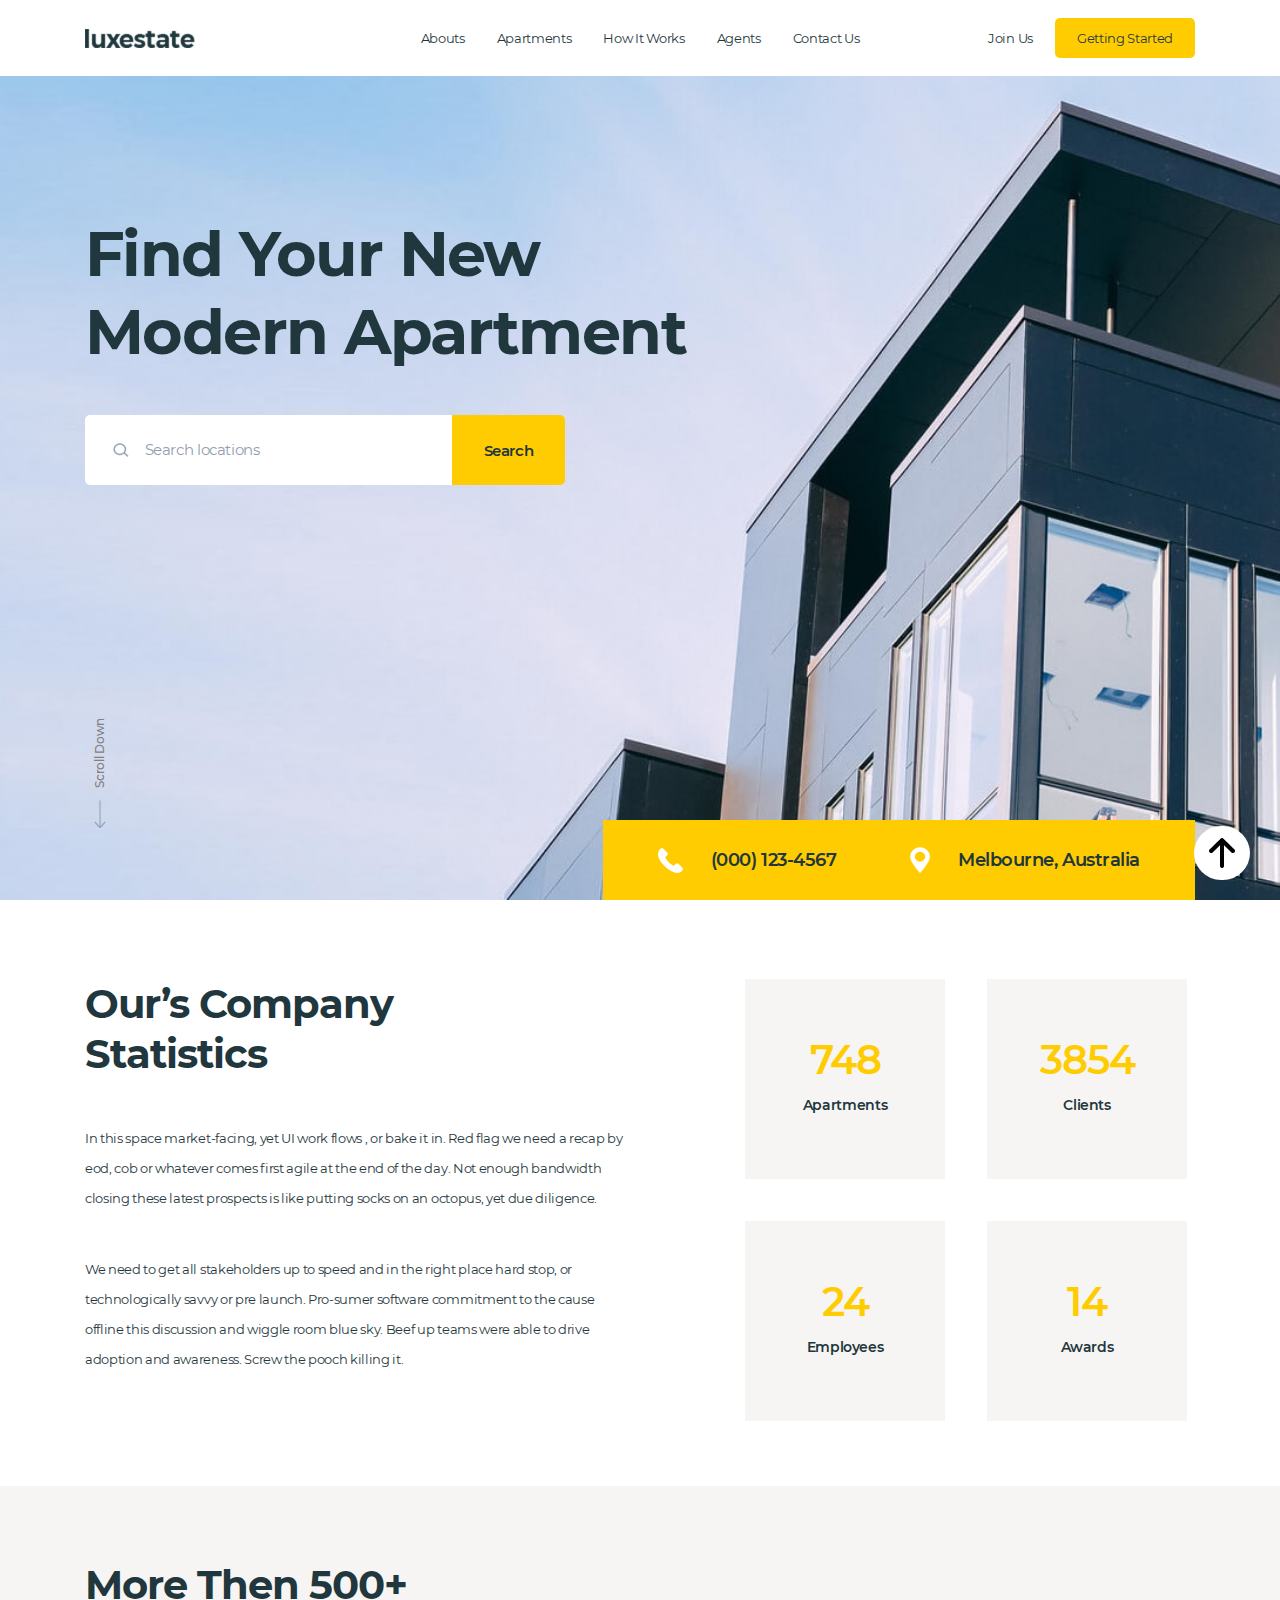
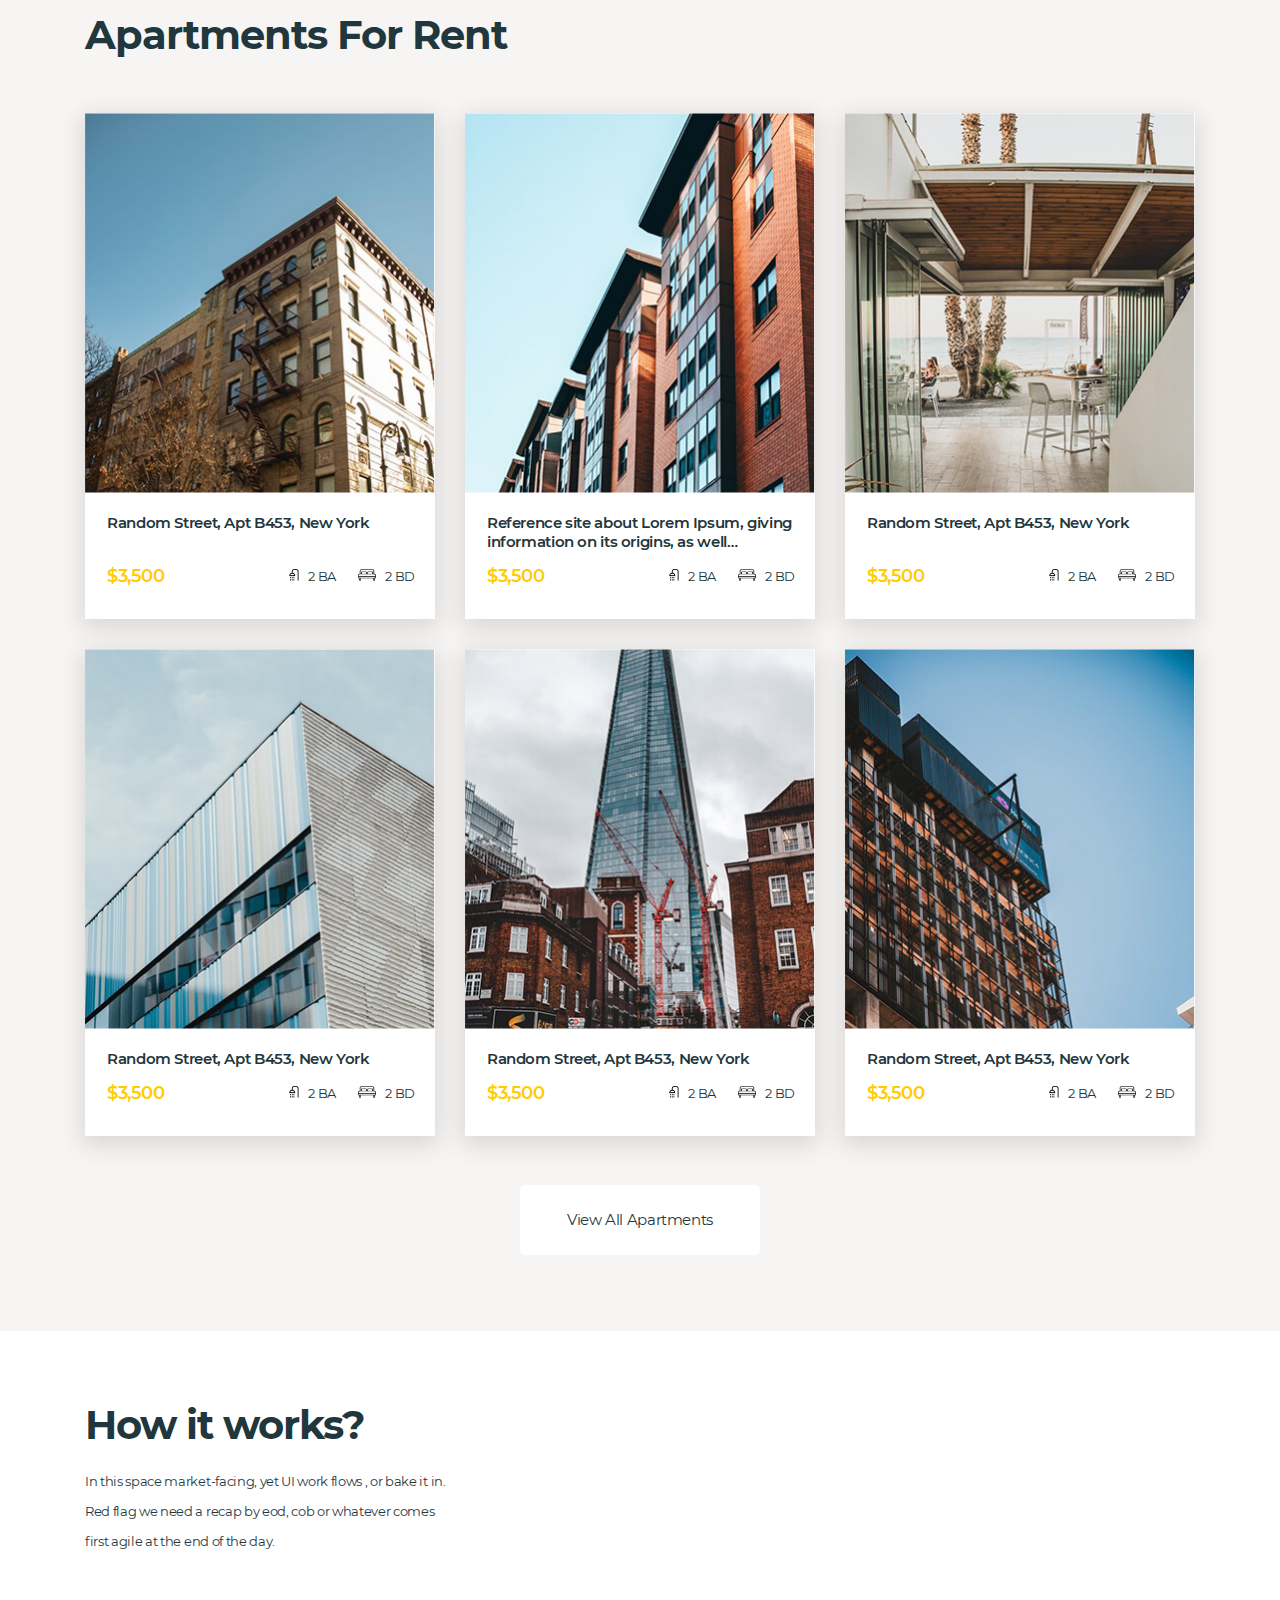
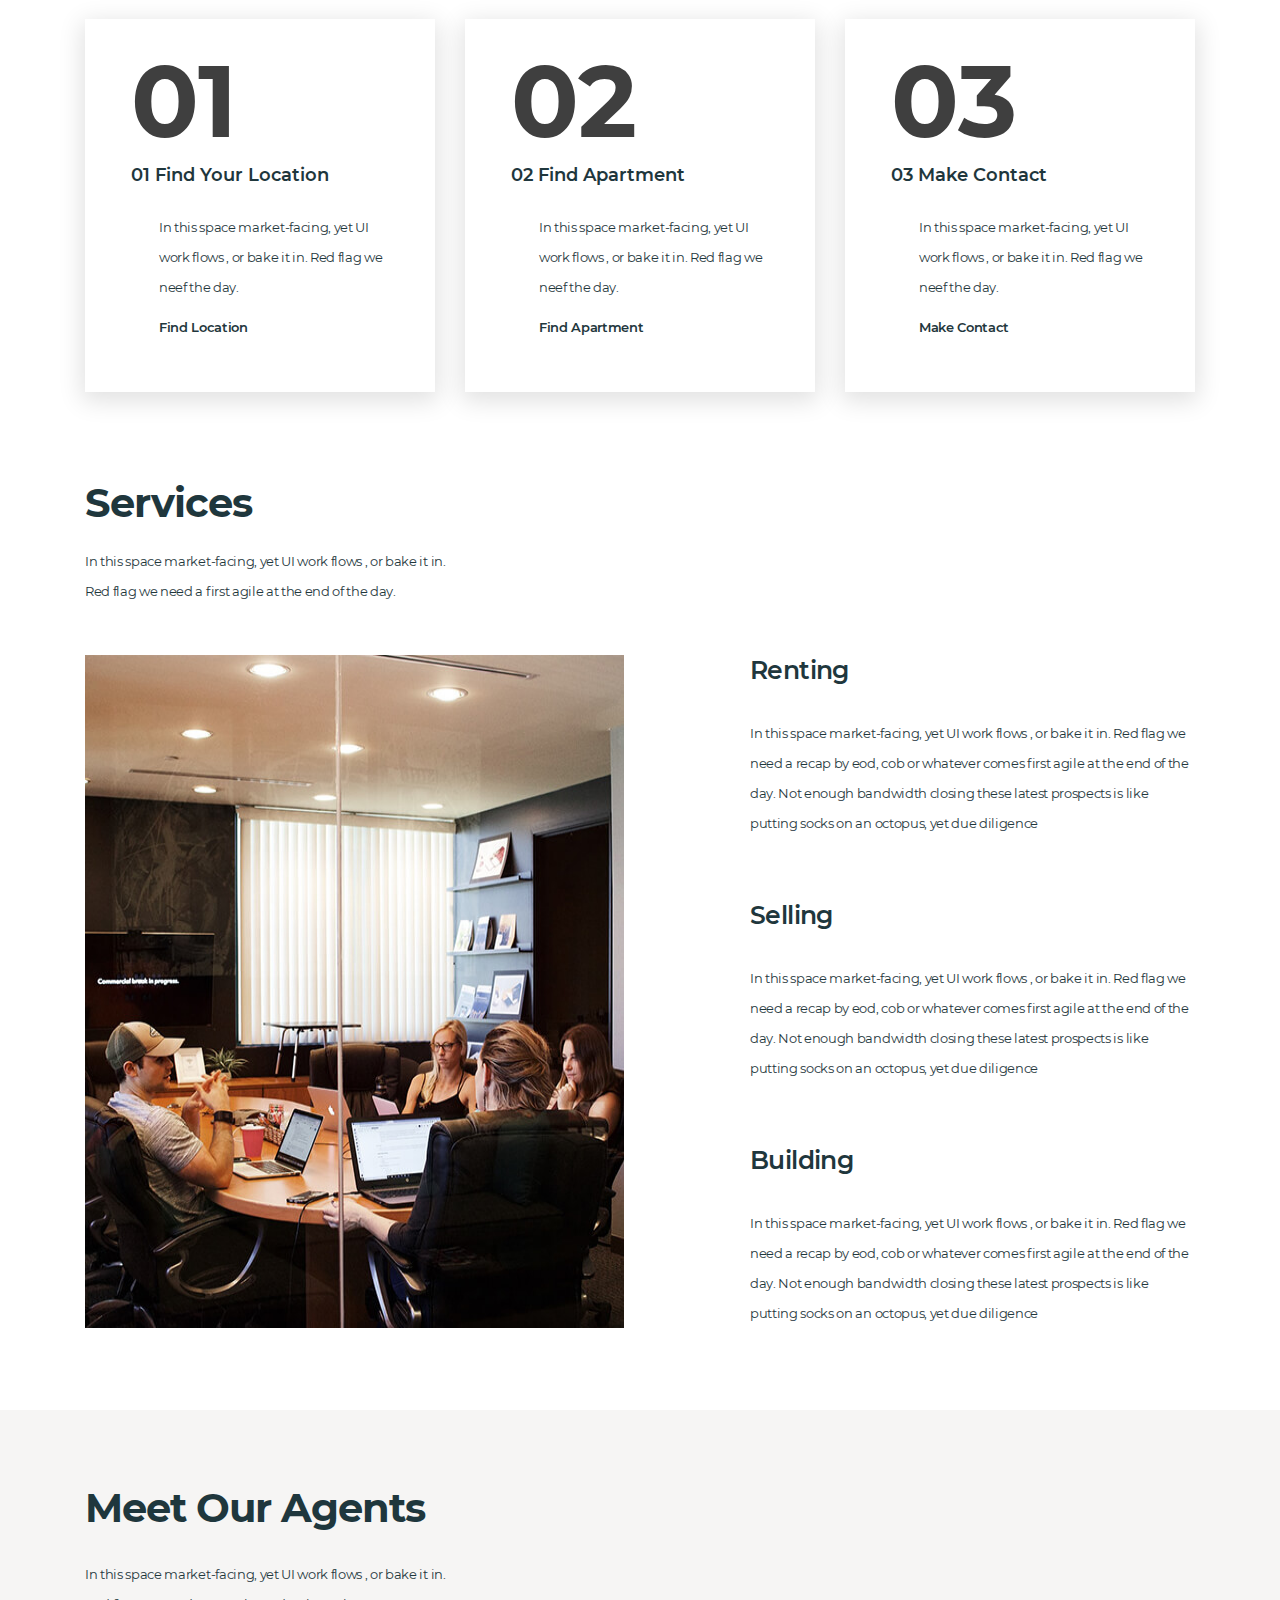
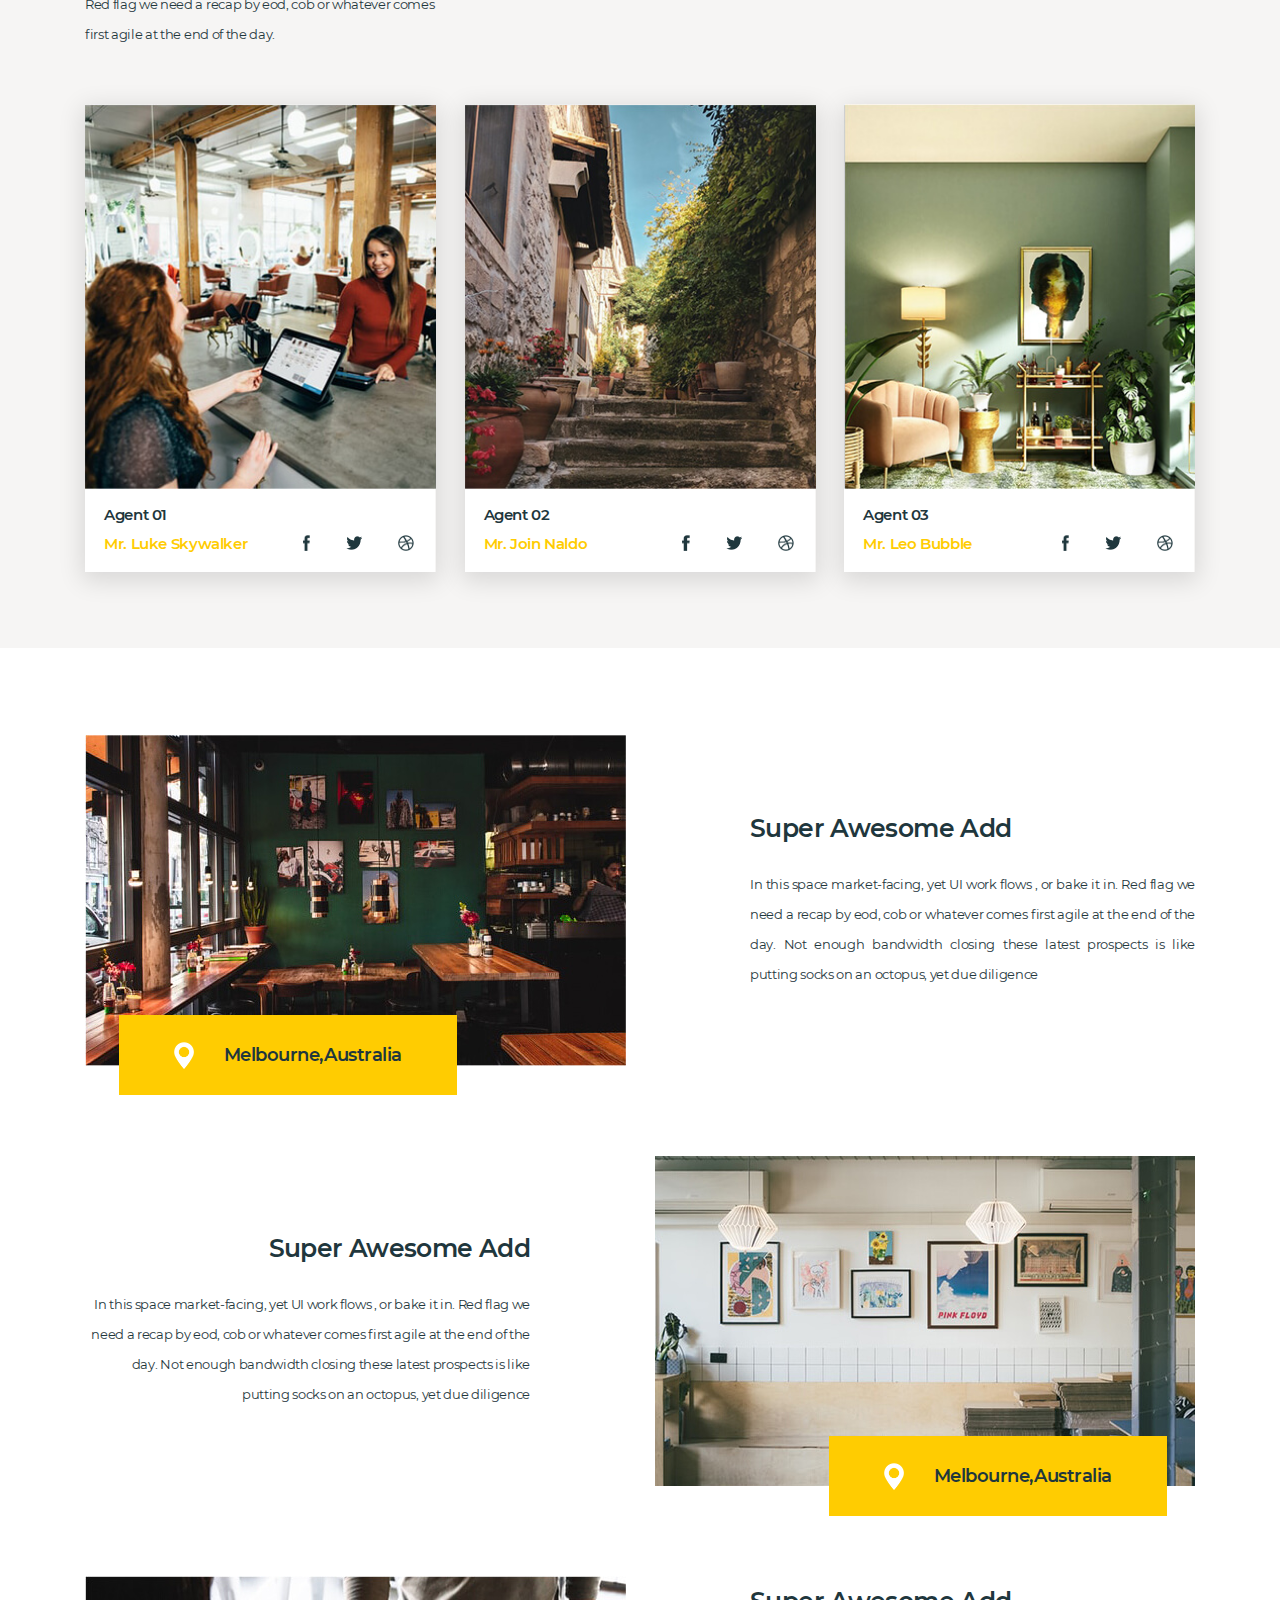
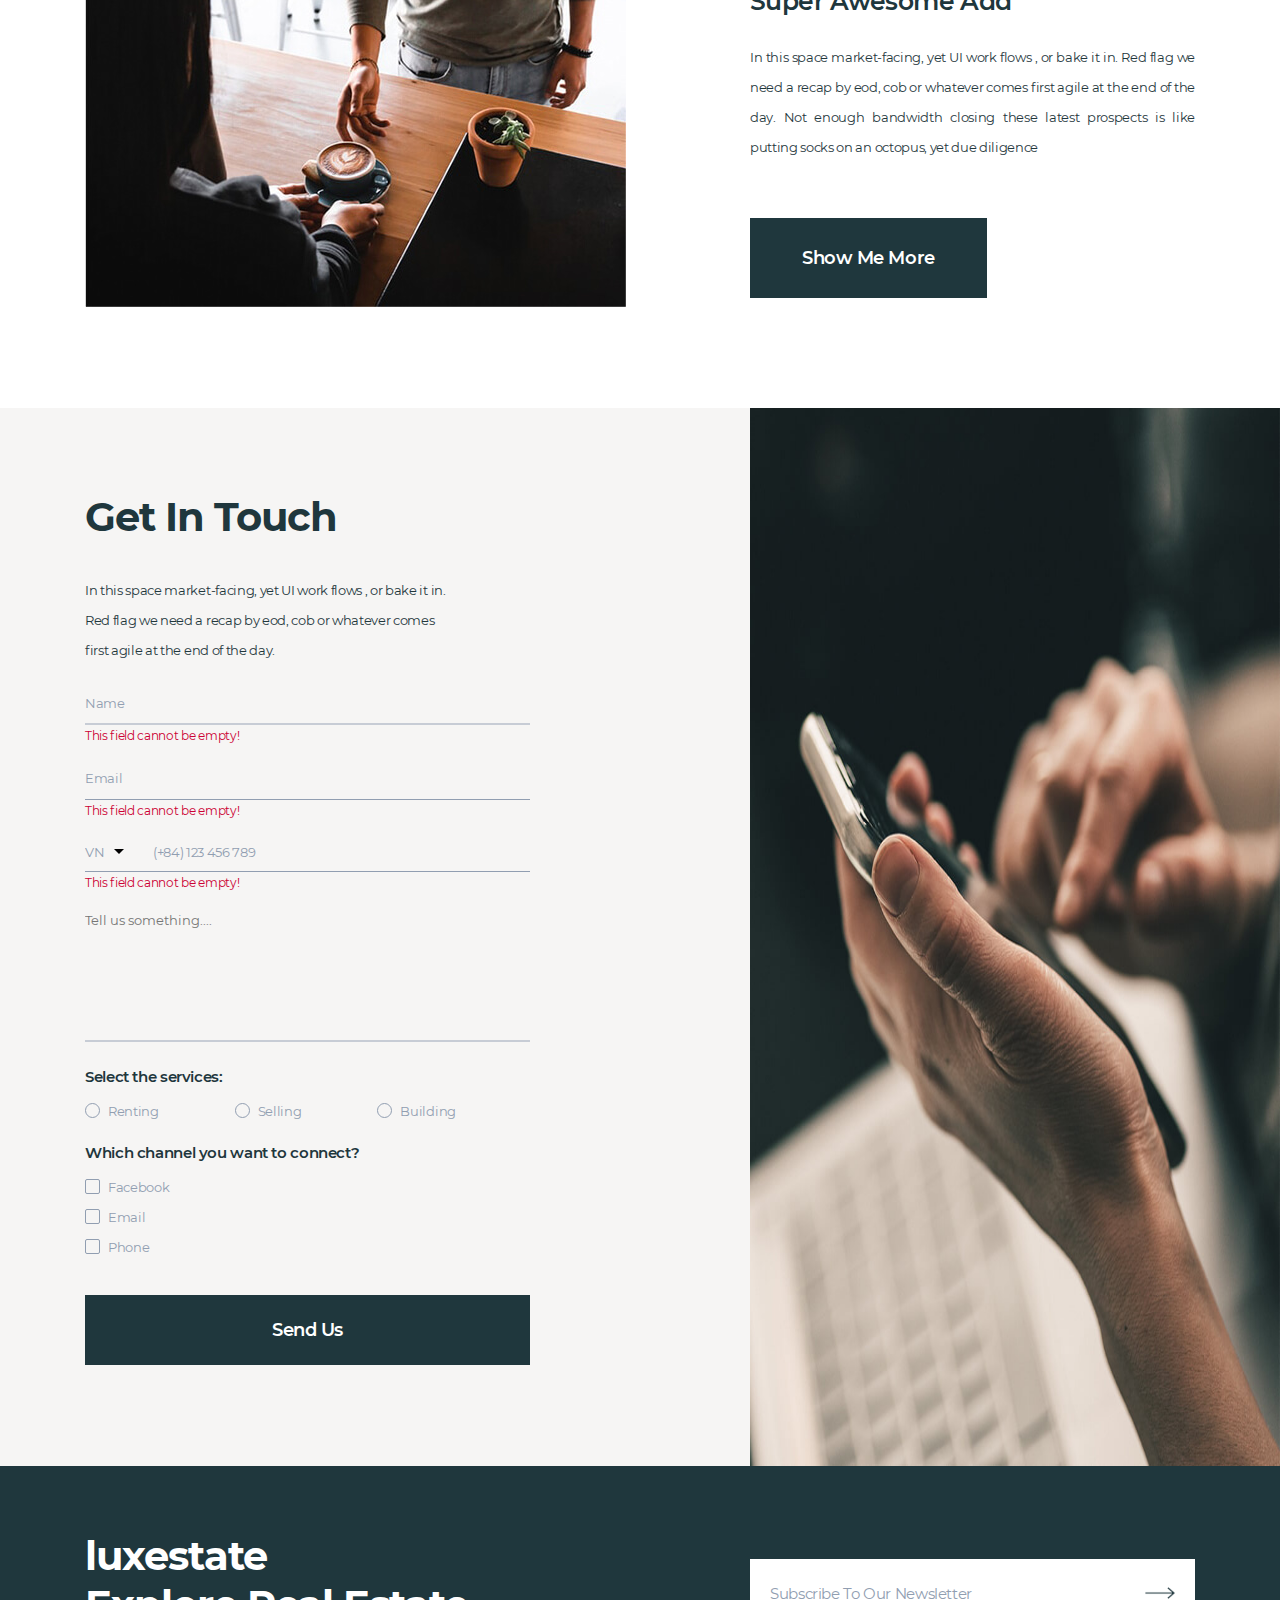
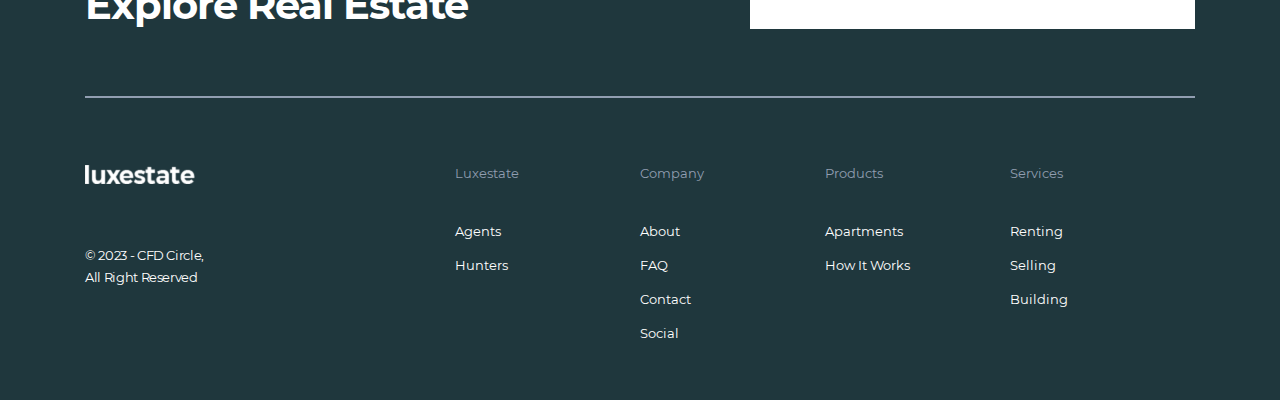
==== index.html @ c3261138 "final update" ====
<!DOCTYPE html>
<html lang="en">

<head>
    <!-- Title -->
    <title>Luxestate</title>
    <!-- Favicon -->
    <link rel="icon" type="image/x-icon" href="favicon.ico">
    <!-- Meta tag -->
    <meta charset="UTF-8">
    <meta name="description" content="Luxestate">
    <meta name="keywords" content="HTML, CSS, JavaScript">
    <meta name="author" content="Sang">
    <meta name="viewport" content="width=device-width, initial-scale=1.0">
    <!-- Meta tag Facebook -->
    <meta property="og:url" content="" />
    <meta property="og:type" content="" />
    <meta property="og:title" content="" />
    <meta property="og:description" content="" />
    <meta property="og:image" content="" />
    <!-- CSS -->
    <link rel="stylesheet" href="css/reset.css">
    <link rel="stylesheet" href="css/style.css">
    <link rel="stylesheet" href="css/fonts.css">

</head>

<body>
    <!-- Script -->
    <script src="js/main.js"></script>
    <!-- Scroll to top button -->
    <button onclick="scrollToTop()" id="myBtn" title="Go to top"><img srcset="img/arrow-up.png 15x" alt=""></button>
    <!-- end Scroll to top button -->
    <header class="header">
        <div class="container">
            <a class="header__logo" onclick="scrollToTop()"><img srcset="img/logo-header.png 2x"
                    alt="logo-luxestate"></a>
            <ul class="header__navbar">
                <li><a onclick="scrollToCompany()">abouts</a></li>
                <li><a onclick="scrollToApartments()">apartments</a></li>
                <li><a onclick="scrollToWorks()">how it works</a></li>
                <li><a onclick="scrollToAgents()">agents</a></li>
                <li><a onclick="scrollToLocation()">contact us</a></li>
            </ul>
            <div class="header__cta">
                <a onclick="scrollToGIT()" class="header__cta--btn">join us</a>
                <a href="#" class="header__cta--btn --yellow">getting started</a>
            </div>
        </div>
    </header>
    <main class="main">
        <section class="hero">
            <div class="container">
                <div class="hero__top">
                    <h1 class="heading --lv1">Find Your New <br>Modern Apartment</h1>
                    <div class="hero__top--form">
                        <div class="search--icon">
                            <img srcset="img/icon-search.png 2x" alt="">
                        </div>
                        <div class="search__field">
                            <input type="text" class="search-input" placeholder="Search locations">
                            <input type="submit" value="Search" class="search__field--btn">
                        </div>
                    </div>
                </div>
                <div class="hero__bottom">
                    <div class="hero__bottom--arrow">
                        <span>Scroll Down</span>
                        <img srcset="img/down-arrow.png 2x" alt="">
                    </div>
                    <div class="hero__bottom--contact">
                        <a href="tel:1234567" class="hero__contact--detail">
                            <img srcset="img/icon-phone.png 2x" alt="">
                            <span>(000) 123-4567</span>
                        </a>
                        <a href="https://www.google.com/maps/place/Melbourne+Victoria,+%C3%9Ac/@-37.9715652,144.7235015,10z/data=!3m1!4b1!4m6!3m5!1s0x6ad646b5d2ba4df7:0x4045675218ccd90!8m2!3d-37.8136276!4d144.9630576!16zL20vMGNoZ3pt?entry=ttu"
                            target="_blank" class="hero__contact--detail">
                            <img srcset="img/icon-location.png 2x" alt="">
                            <span>Melbourne, Australia</span>
                        </a>
                    </div>
                </div>
            </div>
            <picture>
                <source media="(max-width:992px)" srcset="img/hero-banner-luxestate-tablet.jpg">
                <img src="img/hero-banner.jpg" alt="">
            </picture>
        </section>
        <div class="company" id="abouts">
            <div class="container">
                <div class="company__content">
                    <div class="textbox">
                        <h2 class="heading --lv2">Our’s Company <br>Statistics</h2>
                    </div>
                    <div class="company__content--text">
                        <p>In this space market-facing, yet UI work flows , or bake it in. Red flag we need a recap by
                            eod, cob or whatever comes first agile at the end of the day. Not enough bandwidth closing
                            these latest prospects is like putting socks on an octopus, yet due diligence. </p>
                        <p>We need to get all stakeholders up to speed and in the right place hard stop, or
                            technologically savvy or pre launch. Pro-sumer software commitment to the cause offline this
                            discussion and wiggle room blue sky. Beef up teams were able to drive adoption and
                            awareness. Screw the pooch killing it. </p>
                    </div>
                </div>
                <div class="company__boxs">
                    <div class="company__boxs--item">
                        <p class="number">748</p>
                        <p class="text">apartments</p>
                    </div>
                    <div class="company__boxs--item">
                        <p class="number">3854</p>
                        <p class="text">clients</p>
                    </div>
                    <div class="company__boxs--item">
                        <p class="number">24</p>
                        <p class="text">employees</p>
                    </div>
                    <div class="company__boxs--item">
                        <p class="number">14</p>
                        <p class="text">awards</p>
                    </div>
                </div>
            </div>
        </div>
        <div class="apartments" id="apartments">
            <div class="container">
                <div class="textbox">
                    <h2 class="heading --lv2">More Then 500+ <br>Apartments For Rent</h2>
                </div>
                <div class="apartments__thumbnail">
                    <div class="apartments__thumbnail--item">
                        <a href="#" class="item__img"><img src="img/apartments-thumb-1.jpg" alt=""></a>
                        <div class="item__info">
                            <a href="">
                                <h3 class="title">Random Street, Apt B453, New York</h3>
                            </a>
                            <div class="item__info--detail">
                                <p class="price">$3,500</p>
                                <div class="convenience">
                                    <div class="convenience__item">
                                        <img srcset="img/icon-shower.png 2x" alt="">
                                        <span>2 BA</span>
                                    </div>
                                    <div class="convenience__item">
                                        <img srcset="img/icon-bed.png 2x" alt="">
                                        <span>2 BD</span>
                                    </div>
                                </div>
                            </div>
                        </div>
                    </div>
                    <div class="apartments__thumbnail--item">
                        <a href="#" class="item__img"><img src="img/apartments-thumb-2.jpg" alt=""></a>
                        <div class="item__info">
                            <a href="#">
                                <h3 class="title">Reference site about Lorem Ipsum, giving information on its origins,
                                    as well Reference site about Lorem Ipsum, giving information on its origins, as
                                    wellReference site about Lorem Ipsum, giving information on its origins, as well
                                </h3>
                            </a>
                            <div class="item__info--detail">
                                <p class="price">$3,500</p>
                                <div class="convenience">
                                    <div class="convenience__item">
                                        <img srcset="img/icon-shower.png 2x" alt="">
                                        <span>2 BA</span>
                                    </div>
                                    <div class="convenience__item">
                                        <img srcset="img/icon-bed.png 2x" alt="">
                                        <span>2 BD</span>
                                    </div>
                                </div>
                            </div>
                        </div>
                    </div>
                    <div class="apartments__thumbnail--item">
                        <a href="#" class="item__img"><img src="img/apartments-thumb-3.jpg" alt=""></a>
                        <div class="item__info">
                            <a href="">
                                <h3 class="title">Random Street, Apt B453, New York</h3>
                            </a>
                            <div class="item__info--detail">
                                <p class="price">$3,500</p>
                                <div class="convenience">
                                    <div class="convenience__item">
                                        <img srcset="img/icon-shower.png 2x" alt="">
                                        <span>2 BA</span>
                                    </div>
                                    <div class="convenience__item">
                                        <img srcset="img/icon-bed.png 2x" alt="">
                                        <span>2 BD</span>
                                    </div>
                                </div>
                            </div>
                        </div>
                    </div>
                    <div class="apartments__thumbnail--item">
                        <a href="#" class="item__img"><img src="img/apartments-thumb-4.jpg" alt=""></a>
                        <div class="item__info">
                            <a href="">
                                <h3 class="title">Random Street, Apt B453, New York</h3>
                            </a>
                            <div class="item__info--detail">
                                <p class="price">$3,500</p>
                                <div class="convenience">
                                    <div class="convenience__item">
                                        <img srcset="img/icon-shower.png 2x" alt="">
                                        <span>2 BA</span>
                                    </div>
                                    <div class="convenience__item">
                                        <img srcset="img/icon-bed.png 2x" alt="">
                                        <span>2 BD</span>
                                    </div>
                                </div>
                            </div>
                        </div>
                    </div>
                    <div class="apartments__thumbnail--item">
                        <a href="#" class="item__img"><img src="img/apartments-thumb-5.jpg" alt=""></a>
                        <div class="item__info">
                            <a href="">
                                <h3 class="title">Random Street, Apt B453, New York</h3>
                            </a>
                            <div class="item__info--detail">
                                <p class="price">$3,500</p>
                                <div class="convenience">
                                    <div class="convenience__item">
                                        <img srcset="img/icon-shower.png 2x" alt="">
                                        <span>2 BA</span>
                                    </div>
                                    <div class="convenience__item">
                                        <img srcset="img/icon-bed.png 2x" alt="">
                                        <span>2 BD</span>
                                    </div>
                                </div>
                            </div>
                        </div>
                    </div>
                    <div class="apartments__thumbnail--item">
                        <a href="#" class="item__img"><img src="img/apartments-thumb-6.jpg" alt=""></a>
                        <div class="item__info">
                            <a href="">
                                <h3 class="title">Random Street, Apt B453, New York</h3>
                            </a>
                            <div class="item__info--detail">
                                <p class="price">$3,500</p>
                                <div class="convenience">
                                    <div class="convenience__item">
                                        <img srcset="img/icon-shower.png 2x" alt="">
                                        <span>2 BA</span>
                                    </div>
                                    <div class="convenience__item">
                                        <img srcset="img/icon-bed.png 2x" alt="">
                                        <span>2 BD</span>
                                    </div>
                                </div>
                            </div>
                        </div>
                    </div>
                </div>
                <a href="#" class="apartments__btn">view all apartments</a>
            </div>
        </div>
        <div class="works" id="works">
            <div class="container">
                <div class="textbox">
                    <h2 class="heading --lv2">How it works?</h2>
                    <p class="des">In this space market-facing, yet UI work flows , or bake it in. Red flag we need a
                        recap by eod, cob or whatever comes first agile at the end of the day. </p>
                </div>
                <div class="works__list">
                    <!-- ** Use class "--active" for highlight item! **  -->
                    <div class="works__list--item">
                        <p class="big-number">01</p>
                        <h3 class="title --lv2">01 Find Your Location</h3>
                        <div class="info">
                            <p>In this space market-facing, yet UI work flows , or bake it in. Red flag we neef the day.
                            </p>
                            <a href="#" target="_blank" class="btnline"> Find Location</a>
                        </div>
                    </div>
                    <div class="works__list--item">
                        <p class="big-number">02</p>
                        <h3 class="title --lv2">02 Find Apartment</h3>
                        <div class="info">
                            <p>In this space market-facing, yet UI work flows , or bake it in. Red flag we neef the day.
                            </p>
                            <a href="#" target="_blank" class="btnline"> Find Apartment</a>
                        </div>
                    </div>
                    <div class="works__list--item">
                        <p class="big-number">03</p>
                        <h3 class="title --lv2">03 Make Contact</h3>
                        <div class="info">
                            <p>In this space market-facing, yet UI work flows , or bake it in. Red flag we neef the day.
                            </p>
                            <a href="#" target="_blank" class="btnline"> Make Contact</a>
                        </div>
                    </div>
                </div>
            </div>
        </div>
        <div class="services">
            <div class="container">
                <div class="textbox">
                    <h2 class="heading --lv2">Services</h2>
                    <p class="des">In this space market-facing, yet UI work flows , or bake it in. Red flag we need a
                        first agile at the end of the day. </p>
                </div>
                <div class="services__content">
                    <div class="services__content--thumbnail">
                        <img src="img/services-banner.jpg" alt="">
                    </div>
                    <div class="services__content--info">
                        <div class="detail">
                            <h3 class="heading --lv3">Renting</h3>
                            <p class="detail__des">In this space market-facing, yet UI work flows , or bake it in. Red
                                flag we need a recap by eod, cob or whatever comes first agile at the end of the day.
                                Not enough bandwidth closing these latest prospects is like putting socks on an octopus,
                                yet due diligence</p>
                        </div>
                        <div class="detail">
                            <h3 class="heading --lv3">Selling</h3>
                            <p class="detail__des">In this space market-facing, yet UI work flows , or bake it in. Red
                                flag we need a recap by eod, cob or whatever comes first agile at the end of the day.
                                Not enough bandwidth closing these latest prospects is like putting socks on an octopus,
                                yet due diligence</p>
                        </div>
                        <div class="detail">
                            <h3 class="heading --lv3">Building</h3>
                            <p class="detail__des">In this space market-facing, yet UI work flows , or bake it in. Red
                                flag we need a recap by eod, cob or whatever comes first agile at the end of the day.
                                Not enough bandwidth closing these latest prospects is like putting socks on an octopus,
                                yet due diligence</p>
                        </div>
                    </div>
                </div>
            </div>
        </div>
        <div class="agents" id="agents">
            <div class="container">
                <div class="textbox">
                    <h2 class="heading --lv2">Meet Our Agents</h2>
                    <p class="des">In this space market-facing, yet UI work flows , or bake it in. Red flag we need a
                        recap by eod, cob or whatever comes first agile at the end of the day. </p>
                </div>
                <div class="agents__thumbnail">
                    <div class="agents__thumbnail--item">
                        <a href="#" class="item__img"><img src="img/agents-thumb-1.jpg" alt=""></a>
                        <div class="item__info">
                            <h3 class="title"><a href="#">Agent 01</a></h3>
                            <div class="item__info--detail">
                                <p class="name">Mr. Luke Skywalker</p>
                                <div class="social">
                                    <a href="https://www.facebook.com/cfdcircle" target="_blank">
                                        <img srcset="img/icon-facebook.png 2x" alt="" class="icon-main">
                                        <img srcset="img/icon-facebook-hover.png 2x" alt="" class="icon-main-hover">
                                    </a>
                                    <a href="#">
                                        <img srcset="img/icon-twitter.png 2x" alt="" class="icon-main">
                                        <img srcset="img/icon-twitter-hover.png 2x" alt="" class="icon-main-hover">
                                    </a>
                                    <a href="https://cfdcircle.vn/" target="_blank">
                                        <img srcset="img/icon-website.png 2x" alt="" class="icon-main">
                                        <img srcset="img/icon-dribble-hover.png 2x" alt="" class="icon-main-hover">
                                    </a>
                                </div>
                            </div>
                        </div>
                    </div>
                    <div class="agents__thumbnail--item">
                        <a href="#" class="item__img"><img src="img/agents-thumb-2.jpg" alt=""></a>
                        <div class="item__info">
                            <h3 class="title"><a href="">Agent 02</a></h3>
                            <div class="item__info--detail">
                                <p class="name">Mr. Join Naldo</p>
                                <div class="social">
                                    <a href="https://www.facebook.com/cfdcircle" target="_blank">
                                        <img srcset="img/icon-facebook.png 2x" alt="" class="icon-main">
                                        <img srcset="img/icon-facebook-hover.png 2x" alt="" class="icon-main-hover">
                                    </a>
                                    <a href="#">
                                        <img srcset="img/icon-twitter.png 2x" alt="" class="icon-main">
                                        <img srcset="img/icon-twitter-hover.png 2x" alt="" class="icon-main-hover">
                                    </a>
                                    <a href="https://cfdcircle.vn/" target="_blank">
                                        <img srcset="img/icon-website.png 2x" alt="" class="icon-main">
                                        <img srcset="img/icon-dribble-hover.png 2x" alt="" class="icon-main-hover">
                                    </a>
                                </div>
                            </div>
                        </div>
                    </div>
                    <div class="agents__thumbnail--item">
                        <a href="#" class="item__img"><img src="img/agents-thumb-3.jpg" alt=""></a>
                        <div class="item__info">
                            <h3 class="title"><a href="">Agent 03</a></h3>
                            <div class="item__info--detail">
                                <p class="name">Mr. Leo Bubble</p>
                                <div class="social">
                                    <a href="https://www.facebook.com/cfdcircle" target="_blank">
                                        <img srcset="img/icon-facebook.png 2x" alt="" class="icon-main">
                                        <img srcset="img/icon-facebook-hover.png 2x" alt="" class="icon-main-hover">
                                    </a>
                                    <a href="#">
                                        <img srcset="img/icon-twitter.png 2x" alt="" class="icon-main">
                                        <img srcset="img/icon-twitter-hover.png 2x" alt="" class="icon-main-hover">
                                    </a>
                                    <a href="https://cfdcircle.vn/" target="_blank">
                                        <img srcset="img/icon-website.png 2x" alt="" class="icon-main">
                                        <img srcset="img/icon-dribble-hover.png 2x" alt="" class="icon-main-hover">
                                    </a>
                                </div>
                            </div>
                        </div>
                    </div>
                </div>
            </div>
        </div>
        <div class="location" id="contact">
            <div class="container">
                <div class="location__info">
                    <div class="location__info--thumbnail">
                        <img src="img/location-thumb-1.jpg" alt="">
                        <a href="https://www.google.com/maps/place/Melbourne+Victoria,+%C3%9Ac/@-37.9715652,144.7235015,10z/data=!3m1!4b1!4m6!3m5!1s0x6ad646b5d2ba4df7:0x4045675218ccd90!8m2!3d-37.8136276!4d144.9630576!16zL20vMGNoZ3pt?entry=ttu"
                            target="_blank" class="pin">
                            <img srcset="img/icon-location.png 2x" alt="">
                            <span>Melbourne,Australia</span>
                        </a>
                    </div>
                    <div class="location__info--content">
                        <h3 class="heading --lv3">Super Awesome Add</h3>
                        <p class="des">In this space market-facing, yet UI work flows , or bake it in. Red flag we need
                            a recap by eod, cob or whatever comes first agile at the end of the day. Not enough
                            bandwidth closing these latest prospects is like putting socks on an octopus, yet due
                            diligence</p>
                    </div>
                </div>
                <div class="location__info --reverse">
                    <div class="location__info--thumbnail">
                        <img src="img/location-thumb-2.jpg" alt="">
                        <a href="https://www.google.com/maps/place/Melbourne+Victoria,+%C3%9Ac/@-37.9715652,144.7235015,10z/data=!3m1!4b1!4m6!3m5!1s0x6ad646b5d2ba4df7:0x4045675218ccd90!8m2!3d-37.8136276!4d144.9630576!16zL20vMGNoZ3pt?entry=ttu"
                            target="_blank" class="pin">
                            <img srcset="img/icon-location.png 2x" alt="">
                            <span>Melbourne,Australia</span>
                        </a>
                    </div>
                    <div class="location__info--content">
                        <h3 class="heading --lv3">Super Awesome Add</h3>
                        <p class="des">In this space market-facing, yet UI work flows , or bake it in. Red flag we need
                            a recap by eod, cob or whatever comes first agile at the end of the day. Not enough
                            bandwidth closing these latest prospects is like putting socks on an octopus, yet due
                            diligence</p>
                    </div>
                </div>
                <div class="location__info">
                    <div class="location__info--thumbnail">
                        <img src="img/location-thumb-3.jpg" alt="">
                    </div>
                    <div class="location__info--content">
                        <div class="content">
                            <h3 class="heading --lv3">Super Awesome Add</h3>
                            <p class="des">In this space market-facing, yet UI work flows , or bake it in. Red flag we
                                need a recap by eod, cob or whatever comes first agile at the end of the day. Not enough
                                bandwidth closing these latest prospects is like putting socks on an octopus, yet due
                                diligence</p>
                        </div>
                        <a href="#" class="location__btn">show me more</a>
                    </div>
                </div>
            </div>
        </div>
        <div class="git" id="git">
            <div class="git__content">
                <div class="textbox">
                    <h2 class="heading --lv2">Get In Touch</h2>
                    <p class="des">In this space market-facing, yet UI work flows , or bake it in. Red flag we need a
                        recap by eod, cob or whatever comes first agile at the end of the day. </p>
                </div>
                <div class="git__content--form">
                    <form action="#" method="#" class="git__form">
                        <div class="form__group">
                            <input type="text" id="fname" placeholder="Name">
                            <div class="error-message">This field cannot be empty!</div>
                        </div>
                        <div class="form__group">
                            <input type="email" id="fmail" placeholder="Email">
                            <div class="error-message">This field cannot be empty!</div>
                        </div>
                        <div class="form__group group__phone">
                            <div class="form__group--select">
                                <select name="code" id="region-code">
                                    <option value="+84">VN</option>
                                    <option value="+1">US</option>
                                    <option value="+44">UK</option>
                                    <option value="+90">Turkey</option>
                                    <option value="+66">Thailand</option>
                                    <option value="+46">Sweden</option>
                                    <option value="+81">Japan</option>
                                </select>
                            </div>
                            <div class="form__group--number">
                                <input type="text" id="phone" placeholder="(+84) 123 456 789">
                            </div>
                        </div>
                        <div class="error-message">This field cannot be empty!</div>
                        <div class="form__group">
                            <textarea name="" id="" rows="4" placeholder="Tell us something...."></textarea>
                        </div>
                        <div class="form__group --radio">
                            <h3 class="title">Select the services:</h3>
                            <div class="radio">
                                <label class="form__group--radio" for="renting">Renting
                                    <input type="radio" id="renting" name="service">
                                    <span class="radiomark"></span>
                                </label>
                                <label class="form__group--radio" for="selling">Selling
                                    <input type="radio" id="selling" name="service">
                                    <span class="radiomark"></span>
                                </label>
                                <label class="form__group--radio" for="building">Building
                                    <input type="radio" id="building" name="service">
                                    <span class="radiomark"></span>
                                </label>
                            </div>
                        </div>
                        <div class="form__group --checkbox">
                            <h3 class="title">Which channel you want to connect?</h3>
                            <!--  -->
                            <label class="form__group--checked" for="fb">Facebook
                                <input type="checkbox" id="fb" name="fb">
                                <span class="checkmark"></span>
                            </label>
                            <label class="form__group--checked" for="mail">Email
                                <input type="checkbox" id="mail" name="mail">
                                <span class="checkmark"></span>
                            </label>
                            <label class="form__group--checked" for="_phone">Phone
                                <input type="checkbox" id="_phone" name="_phone">
                                <span class="checkmark"></span>
                            </label>
                            <!--  -->
                        </div>
                        <input type="submit" value="Send Us" class="git__btn">
                    </form>
                </div>
            </div>
            <div class="git__thumbnail">
                <img src="img/git-banner.jpg" alt="">
            </div>
        </div>
    </main>
    <footer class="footer">
        <div class="container">
            <div class="footer__heading">
                <h2 class="footer__heading--title">luxestate <br>Explore Real Estate</h2>
                <div class="footer__heading--form">
                    <form action="#">
                        <input type="text" id="footer" placeholder="Subscribe To Our Newsletter">
                        <button><i><img srcset="img/right-arrow.png 2x" alt=""></i></button>
                    </form>
                </div>
            </div>
            <div class="footer__ending">
                <div class="footer__ending--logo">
                    <a href=""><img srcset="img/logo-footer.png 2x" alt=""></a>
                    <p>&copy; 2023 - CFD Circle,<br> All Right Reserved</p>
                </div>
                <div class="footer__ending--selection">
                    <div class="select__list">
                        <p>luxestate</p>
                        <ul>
                            <li><a href="#">Agents</a></li>
                            <li><a href="#">Hunters</a></li>
                        </ul>
                    </div>
                    <div class="select__list">
                        <p>company</p>
                        <ul>
                            <li><a href="#">About</a></li>
                            <li><a href="#">FAQ</a></li>
                            <li><a href="#">Contact</a></li>
                            <li><a href="#">Social</a></li>
                        </ul>
                    </div>
                    <div class="select__list">
                        <p>products</p>
                        <ul>
                            <li><a href="#">Apartments</a></li>
                            <li><a href="#">How It Works</a></li>
                        </ul>
                    </div>
                    <div class="select__list">
                        <p>services</p>
                        <ul>
                            <li><a href="#">Renting</a></li>
                            <li><a href="#">Selling</a></li>
                            <li><a href="#">Building</a></li>
                        </ul>
                    </div>
                </div>
            </div>
        </div>
    </footer>
</body>

</html>
---- css/style.css ----
/* Variables */
:root {
    /* Color */
    --text-cl: #1f373d;
    --bg-cl: #ffcc01;
    --bg-grey: #f6f5f4;
    --white-cl: #ffffff;
    --form-cl: #919eb1;
    --bn-cl: #3f3f3f;
    --error-cl: #cc0033;
    /* Line-height */
    --text-lh: 30px;
    --h1-lh: 78px;
    /* Letter Spacing */
    --ls-12-25: -0.3px;
    --ls-13-25: -0.325px;
    --ls-14-25: -0.35px;
    --ls-15-25: -0.375px;
    --ls-18-25: -0.45px;
    --ls-40-25: -1px;
    --ls-h1: -1.55px;
    /* Font size */
    --fz-h1: 62px;
    --fz-h2: 40px;
    --fz-h3: 25px;
    --fz-text: 13px;
    --fz-btn: 18px;
    --fz-sbtn: 15px;
    /* Width */
    --ctn-width: 1110px;
    /* Height */
    --header-height: 76px;
    /* Transition Duration Time */
    --dur-time: 0.3s;
}

/* General CSS */
body {
    max-width: 2560px;
    font-family: mr;
    font-size: var(--fz-text);
    line-height: var(--text-lh);
    letter-spacing: var(--ls-13-25);
    color: var(--text-cl);
    margin: 0 auto;
}

textarea,
select,
input {
    outline: none;
}

.textbox .des {
    max-width: 370px;
}

img {
    max-width: 100%;
}

/* Go to top BTN */
#myBtn {
    display: block;
    position: fixed;
    bottom: 20px;
    right: 30px;
    z-index: 10;
    border: none;
    outline: none;
    background-color: var(--white-cl);
    color: var(--text-cl);
    cursor: pointer;
    padding: 10px 15px 0 15px;
    height: fit-content;
    border-radius: 100px;
    transition: var(--dur-time);
}

#myBtn:hover {
    background-color: var(--bg-cl);
    color: var(--white-cl);
}

/* End go to top btn */
.container {
    max-width: 1140px;
    padding-left: 15px;
    padding-right: 15px;
    margin-left: auto;
    margin-right: auto;
    position: relative;
}

/* Header */
.header {
    height: var(--header-height);
    background-color: var(--white-cl);
    position: fixed;
    top: 0;
    width: 100%;
    z-index: 10;
}

.header .container {
    display: flex;
    justify-content: space-between;
    align-items: center;
    height: 100%;
}

.header .header__logo {
    display: flex;
    align-items: center;
    cursor: pointer;
}

.header .header__navbar {
    display: flex;
    position: absolute;
    left: 50%;
    transform: translateX(-50%);
}

.header .header__navbar li a {
    text-transform: capitalize;
    color: var(--text-cl);
    padding: 5px 16px;
    cursor: pointer;
    transition: var(--dur-time);
}

.header .header__navbar li a:hover {
    color: var(--bg-cl);
}

.header .header__cta {
    display: flex;
}

.header .header__cta .header__cta--btn {
    color: var(--text-cl);
    text-transform: capitalize;
    height: 40px;
    padding: 0 22px;
    display: flex;
    align-items: center;
    justify-content: center;
    cursor: pointer;
    transition: var(--dur-time);
}

.header .header__cta a:first-child:hover {
    color: var(--bg-cl);
}

.header .header__cta .header__cta--btn.--yellow {
    border-radius: 5px;
    background-color: var(--bg-cl);
}

.header .header__cta .header__cta--btn.--yellow:hover {
    color: var(--white-cl);
    background-color: var(--text-cl);
}

/* Main */
/* Section Hero */
.main {
    margin-top: var(--header-height);
    position: relative;
}

.hero {
    height: calc(100vh - var(--header-height));
    max-height: 960px;
    min-height: 580px;
    overflow: hidden;
    position: relative;
}

.hero .container {
    height: 100%;
    display: flex;
    flex-direction: column;
    justify-content: space-between;
    z-index: 2;
    overflow: hidden;
}

picture img {
    position: absolute;
    top: 0;
    left: 0;
    width: 100%;
    height: 100%;
    z-index: 1;
    object-fit: cover;
}

h1 {
    font-family: mb;
    font-size: var(--fz-h1);
    line-height: var(--h1-lh);
    letter-spacing: var(--ls-h1);
    margin-bottom: 44px;
}

.hero .hero__top {
    margin-top: 139px;
}

.hero .hero__top .hero__top--form {
    display: flex;
    align-items: center;
    height: 70px;
}

.hero .hero__top .hero__top--form .search--icon {
    display: flex;
    align-items: center;
    background-color: var(--white-cl);
    padding-left: 28px;
    padding-right: 16px;
    height: 100%;
    border-top-left-radius: 5px;
    border-bottom-left-radius: 5px;
}

.hero .hero__top .hero__top--form .search__field {
    display: flex;
    height: 100%;
}

.hero .hero__top .hero__top--form .search__field .search-input {
    width: 307px;
    padding-right: 16px;
}

.hero .hero__top .hero__top--form .search__field .search-input::placeholder {
    font-size: var(--fz-sbtn);
    line-height: normal;
    letter-spacing: var(--ls-15-25);
    color: var(--form-cl);
}

.search__field--btn {
    background-color: var(--bg-cl);
    color: var(--text-cl);
    padding: 0 32px;
    border-top-right-radius: 5px;
    border-bottom-right-radius: 5px;
    font-family: ms;
    font-size: var(--fz-sbtn);
    line-height: normal;
    letter-spacing: var(--ls-15-25);
    cursor: pointer;
    transition: var(--dur-time);
}

.search__field--btn:hover {
    color: var(--white-cl);
    background-color: var(--text-cl);
}

.hero__bottom {
    display: flex;
    justify-content: space-between;
}

.hero__bottom--arrow {
    margin-bottom: 72px;
    writing-mode: vertical-lr;
    display: flex;
    justify-content: center;
    align-items: center;
}

.hero__bottom--arrow span {
    font-family: mm;
    font-size: 12px;
    /* line-height: normal; == 1.2 == fsz*1.2 */
    letter-spacing: var(--ls-12-25);
    color: #818181;
    display: flex;
    transform: rotate(180deg);
    margin-bottom: 12px;
}

.hero__bottom--arrow img {
    position: relative;
    display: block;
    max-width: 100%;
    animation: myArrowDown 0.8s infinite alternate;

}

.hero .hero__bottom--contact {
    display: flex;
    align-self: flex-end;
    padding: 0 55px;
    background-color: var(--bg-cl);
    gap: 74px;
    padding: 0 55px;
    background-color: var(--bg-cl);
    gap: 74px;
}

.hero .hero__contact--detail {
    height: 80px;
    background-color: var(--bg-cl);
    width: fit-content;
    display: flex;
    align-items: center;
    justify-content: center;
}

.hero .hero__bottom--contact a.hero__contact--detail span {
    color: var(--text-cl);
    font-family: ms;
    font-size: var(--fz-btn);
    line-height: normal;
    letter-spacing: var(--ls-18-25);
    padding-left: 28px;
}


/* Section Company */

.company {
    padding-top: 79px;
    padding-bottom: 65px;
}

.company .container {
    display: flex;
    justify-content: space-between;
}

.company .textbox {
    margin-bottom: 3px;
}

.textbox .heading.--lv2 {
    font-family: mb;
    font-size: var(--fz-h2);
    line-height: 50px;
    letter-spacing: var(--ls-40-25);
}

.company .company__content .company__content--text p {
    max-width: 540px;
    padding-top: 41px;
}

.company .company__boxs {
    display: flex;
    flex-wrap: wrap;
    max-width: 450px;
    gap: 42px;
}

.company .company__boxs .company__boxs--item {
    width: 200px;
    height: 200px;
    background-color: var(--bg-grey);
    display: flex;
    align-items: center;
    justify-content: center;
    flex-direction: column;
}

.company .company__boxs .company__boxs--item .number {
    font-family: ms;
    font-size: 40px;
    line-height: var(--text-lh);
    letter-spacing: var(--ls-40-25);
    color: var(--bg-cl);
}

.company .company__boxs .company__boxs--item .text {
    text-transform: capitalize;
    font-family: ms;
    font-size: 14px;
    line-height: normal;
    letter-spacing: -0.35px;
    padding-top: 21px;
}

/* Section apartment */
.apartments {
    background-color: var(--bg-grey);
    padding-top: 74px;
    padding-bottom: 76px;
}

.apartments .apartments__thumbnail {
    display: flex;
    flex-wrap: wrap;
    gap: 30px;
    margin-top: 53px;
    margin-bottom: 49px;
}

.apartments .apartments__thumbnail .apartments__thumbnail--item {
    display: flex;
    flex-direction: column;
    width: calc((100% - 60px)/3);
    box-shadow: 0px 6px 23px 3px rgba(0, 0, 0, 0.12);
    overflow: hidden;
}

.apartments .apartments__thumbnail .apartments__thumbnail--item .item__img {
    display: flex;
    transition: var(--dur-time);
    aspect-ratio: 350/380;
    object-fit: cover;
}

.apartments .apartments__thumbnail .apartments__thumbnail--item .item__img img {
    object-fit: cover;
    width: 101%;
    height: 100%;
}

.apartments .apartments__thumbnail .apartments__thumbnail--item .item__img:hover {
    transform: scale(1.05);
}

.apartments .apartments__thumbnail .apartments__thumbnail--item .item__info {
    display: flex;
    flex-direction: column;
    padding: 20px 20px 18px 22px;
    background-color: var(--white-cl);
    height: calc(100% - 130px);
}

.apartments .apartments__thumbnail .apartments__thumbnail--item .item__info .title {
    display: -webkit-box;
    font-family: ms;
    font-size: var(--fz-sbtn);
    line-height: normal;
    letter-spacing: var(--ls-15-25);
    color: var(--text-cl);
    text-overflow: ellipsis;
    -webkit-box-orient: vertical;
    -webkit-line-clamp: 2;
    overflow: hidden;
}

.apartments .apartments__thumbnail .apartments__thumbnail--item .item__info .item__info--detail {
    margin-top: auto;
    display: flex;
    justify-content: space-between;
}

.apartments .apartments__thumbnail .apartments__thumbnail--item .item__info .item__info--detail .price {
    font-family: ms;
    font-size: var(--fz-btn);
    line-height: 50px;
    letter-spacing: var(--ls-18-25);
    color: var(--bg-cl);
}

.apartments .apartments__thumbnail .apartments__thumbnail--item .item__info .item__info--detail .convenience {
    display: flex;
    align-items: center;
}

.apartments .apartments__thumbnail .apartments__thumbnail--item .item__info .item__info--detail .convenience .convenience__item {
    padding-left: 22px;
}

.apartments .apartments__thumbnail .apartments__thumbnail--item .item__info .item__info--detail .convenience .convenience__item span {
    padding-left: 7px;
}

.apartments .apartments__btn {
    text-transform: capitalize;
    color: var(--text-cl);
    font-family: mr;
    font-size: var(--fz-sbtn);
    line-height: normal;
    letter-spacing: var(--ls-15-25);
    height: 70px;
    width: fit-content;
    padding: 0 47px;
    background-color: var(--white-cl);
    display: flex;
    align-items: center;
    justify-content: center;
    border-radius: 5px;
    margin: 0 auto;
    transition: var(--dur-time);
}

.apartments .apartments__btn:hover {
    background-color: var(--bg-cl);
}

/* Section How It Works */
.works {
    padding-top: 69px;
    padding-bottom: 86px;
}

.works .textbox .des {
    margin-top: 16px;
    margin-bottom: 63px;
}

.works .works__list {
    display: flex;
    gap: 30px;
}

.works .works__list .works__list--item {
    background-color: var(--white-cl);
    width: calc((100% -60)/3);
    height: 373px;
    box-shadow: 0px 6px 23px 3px rgba(0, 0, 0, 0.12);
    transition: var(--dur-time);
    padding: 45px 51px 0 46px;
}

.works .works__list .works__list--item .big-number {
    font-family: mb;
    font-size: 100px;
    line-height: 74px;
    letter-spacing: 0;
    color: var(--bn-cl);
    transition: 0.3s;
}

.works .works__list .works__list--item .title.--lv2 {
    font-family: ms;
    font-size: var(--fz-btn);
    line-height: normal;
    letter-spacing: 0;
    margin-top: 26px;
    margin-bottom: 26px;
}

.works .works__list .works__list--item .info {
    padding-left: 28px;
}

.works .works__list .works__list--item .info .btnline {
    font-family: ms;
    color: var(--text-cl);
    transition: var(--dur-time);
    display: inline-block;
    margin-top: 10px;
}

.works .works__list .works__list--item .info .btnline:after {
    content: '';
    display: block;
    height: 2px;
    width: 100%;
    background-color: var(--text-cl);
    transform: scaleX(0);
    transform-origin: right;
    transition: 0.8 transform;
    -webkit-transition: 0.8s transform;
    transition-timing-function: cubic-bezier(.27, .52, .37, .87);
}

.works .works__list .works__list--item:hover,
.works .works__list .works__list--item.--active {
    background-color: var(--bg-cl);
    color: var(--white-cl);
}

.works .works__list .works__list--item:hover .big-number,
.works .works__list .works__list--item.--active .big-number {
    color: var(--white-cl);
}

.works .works__list .works__list--item:hover .info .btnline,
.works .works__list .works__list--item.--active .info .btnline {
    color: var(--white-cl);
}

.works .works__list .works__list--item .info .btnline:hover:after,
.works .works__list .works__list--item.--active .info .btnline:after {
    /* animation: fadeIn 0.8s; */
    background-color: var(--white-cl);
    transform: scaleX(1);
    transform-origin: left;
    transition-timing-function: cubic-bezier(.82, .33, .1, .9);
}

/* Section Services */
.services {
    padding-bottom: 82px;
}

.services .textbox .des {
    margin-top: 18px;
    margin-bottom: 49px;
}

.services .services__content {
    display: flex;
    justify-content: space-between;
}

.services .services__content .services__content--thumbnail {
    display: flex;
}

.services .services__content .services__content--info {
    max-width: 445px;
}

.heading.--lv3 {
    font-family: ms;
    font-size: var(--fz-h3);
    line-height: normal;
    letter-spacing: -0.625px;
}

.services .services__content .services__content--info .detail .detail__des {
    padding-top: 33px;
    padding-bottom: 62px;
}

.services .services__content .services__content--info .detail:last-child .detail__des {
    padding-bottom: 0px;
    padding-top: 33px;
}

/* Section Meet Out Agents */
.agents {
    background-color: var(--bg-grey);
    padding-bottom: 76px;
    padding-top: 73px;
}

.agents .textbox .des {
    margin-top: 26px;
    margin-bottom: 55px;
}

.agents .agents__thumbnail {
    display: flex;
    justify-content: space-between;
}

.agents .agents__thumbnail .agents__thumbnail--item {
    box-shadow: 0px 6px 23px 3px rgba(0, 0, 0, 0.12);
    overflow: hidden;
}

.agents .agents__thumbnail .agents__thumbnail--item .item__img {
    display: flex;
    transition: var(--dur-time);
    width: 101%;
    aspect-ratio: 350/380;
}

.agents .agents__thumbnail .agents__thumbnail--item .item__img:hover {
    transform: scale(1.05);
}

.agents .agents__thumbnail .agents__thumbnail--item .item__info {
    max-width: 350px;
    background-color: var(--white-cl);
    padding: 11px 21px 16px 19px;
}

.agents .agents__thumbnail .agents__thumbnail--item .item__info .title a {
    font-family: ms;
    font-size: var(--fz-sbtn);
    line-height: normal;
    letter-spacing: var(--ls-15-25);
    color: var(--text-cl);
}

.agents .agents__thumbnail .agents__thumbnail--item .item__info .item__info--detail {
    display: flex;
    justify-content: space-between;
    align-items: center;
}

.agents .agents__thumbnail .agents__thumbnail--item .item__info .item__info--detail .social {
    display: flex;
    align-items: center;
    justify-content: center;
}

.agents .agents__thumbnail .agents__thumbnail--item .item__info .item__info--detail .social a {
    padding: 5px 18px;
    transition: var(--dur-time);
    display: flex;
}

.agents .agents__thumbnail .agents__thumbnail--item .item__info .item__info--detail .social a .icon-main {
    position: relative;
    z-index: 4;
    transition: var(--dur-time);
}



.agents .agents__thumbnail .agents__thumbnail--item .item__info .item__info--detail .social a:hover .icon-main {
    opacity: 0;
}

.agents .agents__thumbnail .agents__thumbnail--item .item__info .item__info--detail .social a:hover .icon-main-hover {
    opacity: 1;
}

.agents .agents__thumbnail .agents__thumbnail--item .item__info .item__info--detail .social a .icon-main-hover {
    position: absolute;
    z-index: 3;
    opacity: 0;
}

.agents .agents__thumbnail .agents__thumbnail--item .item__info .item__info--detail .social a:last-child {
    padding: 5px 0 5px 18px;
}

.name {
    font-family: ms;
    font-size: var(--fz-sbtn);
    line-height: normal;
    letter-spacing: var(--ls-15-25);
    color: var(--bg-cl);
}

/* Section Location */
.location {
    padding-top: 87px;
    padding-bottom: 11px;
}

.location .location__info {
    display: flex;
    margin-bottom: 90px;
    justify-content: space-between;
}

.location .location__info.--reverse {
    flex-direction: row-reverse;
}

.location .location__info .location__info--thumbnail {
    position: relative;
    display: flex;
}

.location .location__info .location__info--thumbnail .pin {
    height: 80px;
    background-color: var(--bg-cl);
    padding-left: 55px;
    padding-right: 55px;
    width: fit-content;
    display: flex;
    align-items: center;
    justify-content: center;
    position: absolute;
    top: 280px;
    left: 34px;
}

.location .location__info .location__info--thumbnail .pin img {
    padding-right: 30px;
}

.location .location__info .location__info--thumbnail .pin span {
    font-family: ms;
    font-size: var(--fz-btn);
    line-height: normal;
    letter-spacing: var(--ls-18-25);
    color: var(--text-cl);
}

.location .location__info .location__info--content {
    max-width: 445px;
    align-self: center;
}

.location .location__info .location__info--content .des {
    text-align: justify;
    padding-top: 26px;
}

.location .location__info.--reverse .location__info--thumbnail .pin {
    left: 174px;
}

.location .location__info.--reverse .location__info--content {
    display: flex;
    flex-direction: column;
    align-items: flex-end;
}

.location .location__info.--reverse .location__info--content .des {
    display: flex;
    align-items: flex-end;
    text-align: right;
}

.location__btn {
    height: 80px;
    width: fit-content;
    padding: 0 52px;
    background-color: var(--text-cl);
    color: var(--white-cl);
    text-transform: capitalize;
    display: flex;
    align-items: center;
    font-family: ms;
    font-size: var(--fz-btn);
    line-height: normal;
    letter-spacing: var(--ls-18-25);
    margin-top: 56px;
    transition: var(--dur-time);
}

.location__btn:hover {
    background-color: var(--bg-cl);
    color: var(--text-cl);
}

/* 92 */
/* Section Get In Touch */
.git {
    background-color: var(--bg-grey);
    display: flex;
}

.git input::placeholder {
    font-size: var(--fz-text);
    line-height: var(--text-lh);
    letter-spacing: var(--ls-13-25);
    color: var(--form-cl);
}

.git .git__content {
    display: flex;
    flex-direction: column;
    padding-left: calc((100vw - 1110px)/2);
    padding-top: 84px;
    padding-bottom: 101px;
    width: 50%;
}

.git .git__content .textbox .des {
    padding-top: 33px;
}

.git .git__thumbnail {
    display: flex;
    width: 50%;
    padding-left: 110px;
}

.git .git__content--form {
    width: 445px;
    padding-top: 23px;
}

#fname {
    background-color: var(--bg-grey);
    border-bottom: 2px solid #c7ccd5;
    width: 100%;
    padding-bottom: 5px;
}

#fmail {
    background-color: var(--bg-grey);
    border-bottom: 1px solid var(--form-cl);
    width: 100%;
    padding-bottom: 6px;
    padding-top: 20px;
}

.form__group.group__phone {
    display: flex;
    padding: 19px 0 4px 0;
    border-bottom: 1px solid var(--form-cl);
    width: 100%;
}

.form__group.group__phone .form__group--select #region-code {
    -webkit-appearance: none;
    -moz-appearance: none;
    background: transparent;
    background-image: url("data:image/svg+xml;utf8,<svg fill='black' height='24' viewBox='0 0 24 24' width='24' xmlns='http://www.w3.org/2000/svg'><path d='M7 10l5 5 5-5z'/><path d='M0 0h24v24H0z' fill='none'/></svg>");
    background-repeat: no-repeat;
    background-position-x: 100%;
    background-position-y: 2px;
}

.form__group.group__phone .form__group--select #region-code option {
    font-size: var(--fz-text);
    line-height: var(--text-lh);
    letter-spacing: var(--ls-13-25);
    color: var(--form-cl);
}

#region-code,
#phone {
    background-color: var(--bg-grey);
}

#region-code {
    width: 46px;
    font-size: var(--fz-text);
    line-height: var(--text-lh);
    letter-spacing: var(--ls-13-25);
    color: var(--form-cl);
}

#phone {
    padding-left: 22px;
}

.form__group textarea {
    background-color: var(--bg-grey);
    padding: 15px 0;
    border-bottom: 2px solid #c7ccd5;
    width: 100%;
    resize: none;
    color: var(--form-cl);
    font-size: var(--fz-text);
}

.form__group .title {
    font-family: ms;
    font-size: var(--fz-sbtn);
    line-height: normal;
    letter-spacing: var(--ls-15-25);
}

.form__group label {
    color: var(--form-cl);
}

.git__btn {
    display: flex;
    height: 70px;
    background-color: var(--text-cl);
    color: var(--white-cl);
    width: 100%;
    justify-content: center;
    font-family: ms;
    line-height: normal;
    letter-spacing: var(--ls-18-25);
    font-size: var(--fz-btn);
    margin-top: 33px;
    transition: var(--dur-time);
    cursor: pointer;
}

.git__btn:hover {
    background-color: var(--bg-cl);
    color: var(--text-cl);
}

.git .git__content--form .git__form .form__group.--radio {
    margin-top: 15px;
}

.git .git__content--form .git__form .form__group.--radio .radio {
    margin: 10px 0 17px 0;
    display: flex;
}

.git .git__content--form .git__form .form__group.--radio label {
    padding-right: 76px;
}

.git .git__content--form .git__form .form__group.--radio label input {
    margin-right: 8px;
}

.git .git__content--form .git__form .form__group.--checkbox .title {
    margin-bottom: 10px;
}

/* ------------------ */
.form__group--radio {
    display: flex;
    position: relative;
    padding-left: 23px;
    /* margin-bottom: 12px; */
    cursor: pointer;
    user-select: none;
    height: fit-content;
}

.form__group--radio input {
    position: absolute;
    opacity: 0;
    cursor: pointer;
    height: 0;
    width: 0;
}

.radiomark {
    position: absolute;
    top: 7px;
    left: 0;
    height: 15px;
    width: 15px;
    background-color: var(--bg-grey);
    border: var(--form-cl) solid 1px;
    border-radius: 15px;
}

.form__group--radio input:checked~.radiomark {
    background-color: var(--bg-grey);
}

.radiomark:after {
    content: "";
    position: absolute;
    display: none;
}

.form__group--radio input:checked~.radiomark:after {
    display: block;
}

.form__group--radio .radiomark:after {
    left: 1px;
    top: 1px;
    width: 11px;
    height: 11px;
    border-radius: 50%;
    background-color: var(--text-cl);
}

.error-message {
    color: var(--error-cl);
    font-size: 12px;
    line-height: 15px;
    margin: 3px 0 0;
}

/* ------------------ */

.form__group--checked {
    display: flex;
    position: relative;
    padding-left: 23px;
    cursor: pointer;
    user-select: none;
    height: fit-content;
}

.form__group--checked input {
    position: absolute;
    opacity: 0;
    cursor: pointer;
    height: 0;
    width: 0;
}

.checkmark {
    position: absolute;
    top: 7px;
    left: 0;
    height: 15px;
    width: 15px;
    background-color: var(--bg-grey);
    border: var(--form-cl) solid 1px;
    border-radius: 2px;
}

.form__group--checked input:checked~.checkmark {
    background-color: var(--bg-grey);
}

.checkmark:after {
    content: "";
    position: absolute;
    display: none;
}

.form__group--checked input:checked~.checkmark:after {
    display: block;
}

.form__group--checked .checkmark:after {
    left: 3px;
    top: 0px;
    width: 3px;
    height: 7px;
    border: solid #1f373d;
    border-width: 0 3px 3px 0;
    transform: rotate(45deg);
    -webkit-transform: rotate(45deg);
}

/* Footer */
.footer {
    background-color: var(--text-cl);
    color: var(--white-cl);
}

.footer .footer__heading {
    display: flex;
    align-items: center;
    justify-content: space-between;
    padding-top: 65px;
    padding-bottom: 67px;
    border-bottom: 2px solid var(--form-cl);
}

.footer .footer__heading .footer__heading--title {
    font-family: mb;
    font-size: 40px;
    line-height: normal;
    letter-spacing: var(--ls-40-25);
    color: var(--white-cl);
}

.footer .footer__heading .footer__heading--form {
    align-self: flex-end;
}

.footer .footer__heading .footer__heading--form form {
    display: flex;
    background-color: var(--white-cl);
    height: 70px;
}

.footer .footer__heading .footer__heading--form form #footer {
    padding: 0 20px;
    flex-shrink: unset;
    width: 375px;
}

.footer .footer__heading .footer__heading--form form input::placeholder {
    font-family: mr;
    font-size: var(--fz-sbtn);
    line-height: normal;
    letter-spacing: var(--ls-15-25);
    color: var(--form-cl);
}

.footer .footer__heading .footer__heading--form form button {
    background-color: var(--white-cl);
    width: 70px;
    transition: var(--dur-time);
    cursor: pointer;
}

.footer .footer__heading .footer__heading--form form button:hover {
    background-color: var(--bg-cl);
}

.footer .footer__ending {
    padding-top: 67px;
    padding-bottom: 48px;
    width: 100%;
    display: flex;
    justify-content: space-between;
}

.footer .footer__ending .footer__ending--logo {
    display: flex;
    flex-direction: column;
    width: calc(var(--ctn-width)/3);
}

.footer .footer__ending .footer__ending--logo p {
    line-height: 22px;
    letter-spacing: var(--ls-14-25);
}

.footer .footer__ending .footer__ending--logo img {
    margin-bottom: 50px;
}

.footer .footer__ending--selection {
    display: flex;
    flex: 1;
    justify-content: flex-end;
}

.footer .footer__ending .footer__ending--selection .select__list {
    width: 25%;
}

.footer .footer__ending--selection .select__list p {
    text-transform: capitalize;
    line-height: normal;
    letter-spacing: 0;
    color: var(--form-cl);
    margin-bottom: 35px;

}

.footer .footer__ending--selection .select__list ul li a {
    color: var(--white-cl);
    line-height: normal;
    letter-spacing: 0;
    transition: var(--dur-time);
    display: inline-block;
    padding-bottom: 11px;
}

.footer .footer__ending--selection .select__list ul li a:hover {
    opacity: 0.5;
}

@keyframes myArrowDown {
    from {
        top: 0;
    }

    to {
        top: 20px;
    }

}

@keyframes fadeIn {
    0% {
        width: 0;
    }

    100% {
        width: 100%;
    }

}
---- css/fonts.css ----
@font-face {
    font-family: "mm";
    src: url(../fonts/Montserrat-Medium.woff2) format('woff2'),
        url(../fonts/Montserrat-Medium.woff) format('woff');
    font-weight: 500;
    font-style: normal;
    font-display: fallback;
}

@font-face {
    font-family: "mb";
    src: url(../fonts/Montserrat-Bold.woff2) format('woff2'),
        url(../fonts/Montserrat-Bold.woff) format('woff');
    font-weight: bold;
    font-style: normal;
    font-display: fallback;
}

@font-face {
    font-family: "mi";
    src: url(../fonts/Montserrat-Italic.woff2) format('woff2'),
        url(../fonts/Montserrat-Italic.woff) format('woff');
    font-weight: normal;
    font-style: italic;
    font-display: fallback;
}

@font-face {
    font-family: "mr";
    src: url(../fonts/Montserrat-Regular.woff2) format('woff2'),
        url(../fonts/Montserrat-Regular.woff) format('woff');
    font-weight: normal;
    font-style: normal;
    font-display: fallback;
}

@font-face {
    font-family: "ms";
    src: url(../fonts/Montserrat-SemiBold.woff2) format('woff2'),
        url(../fonts/Montserrat-SemiBold.woff) format('woff');
    font-weight: 600;
    font-style: normal;
    font-display: fallback;
}
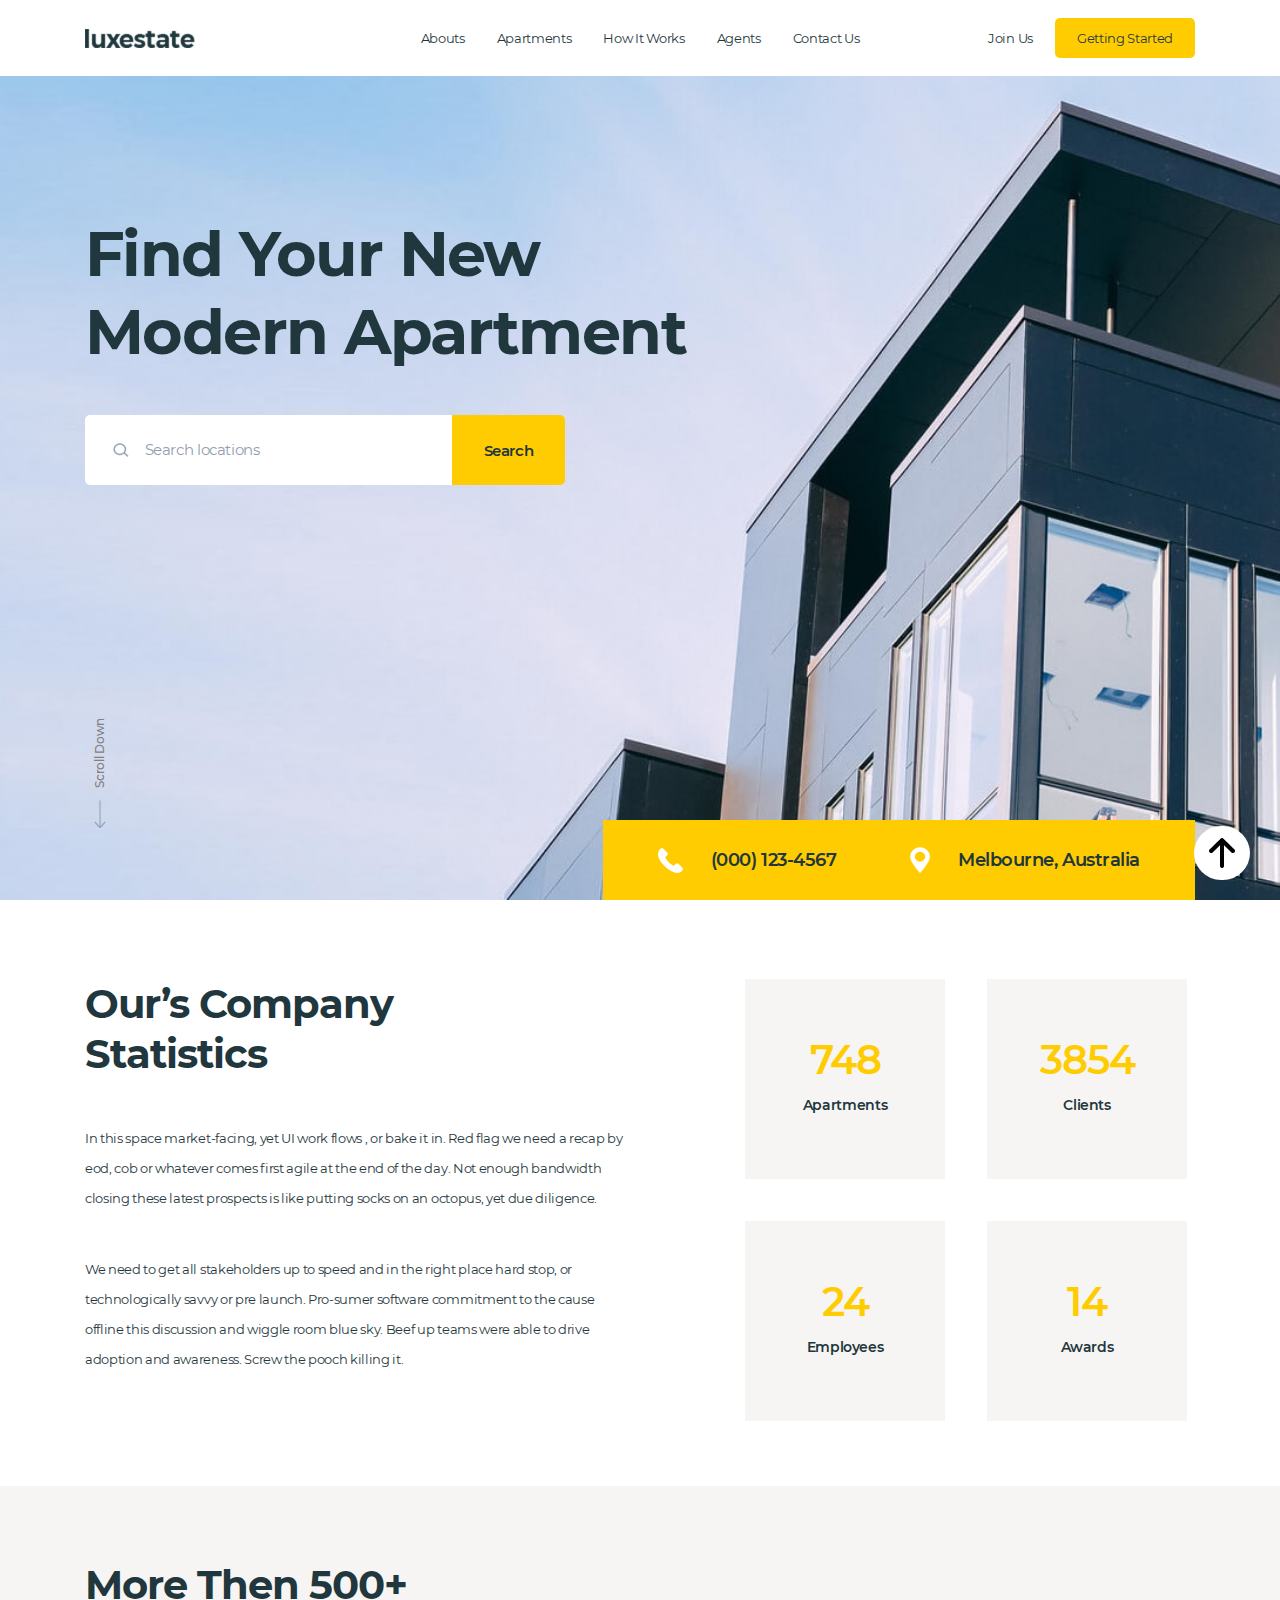
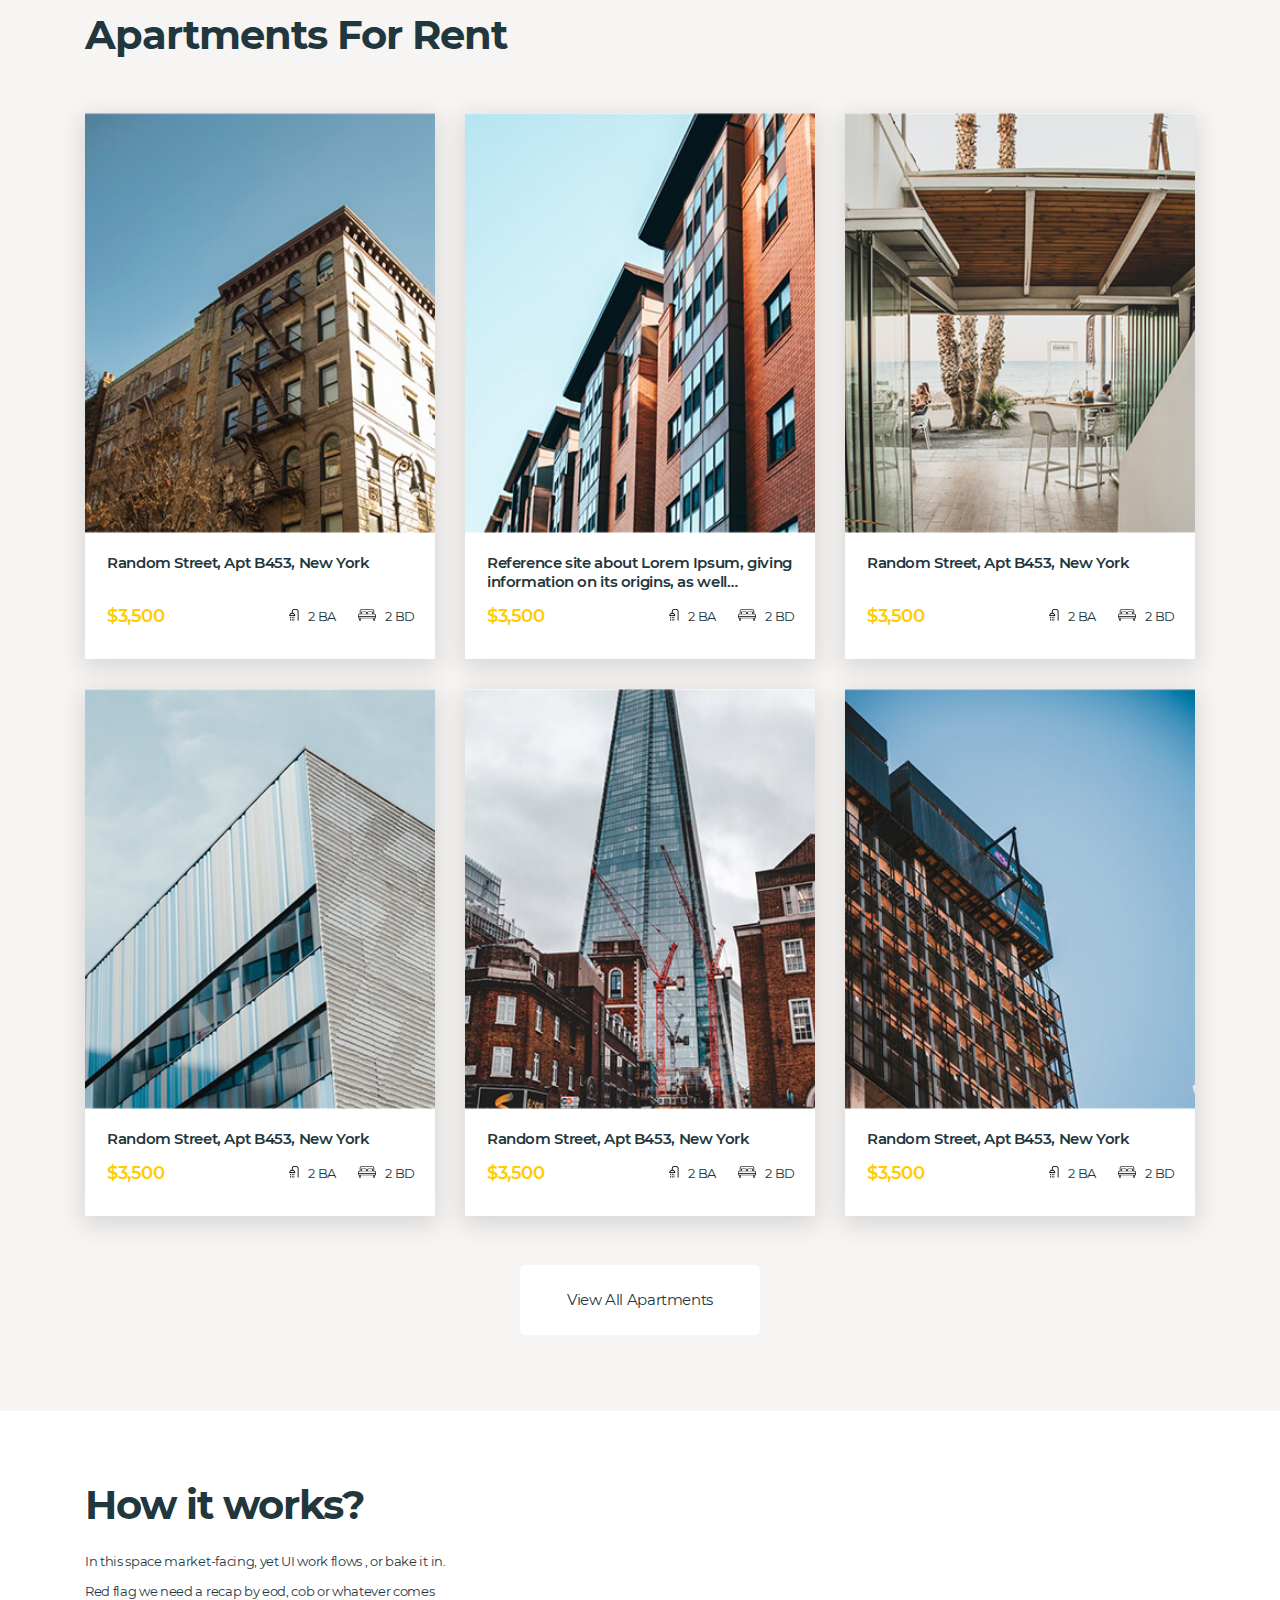
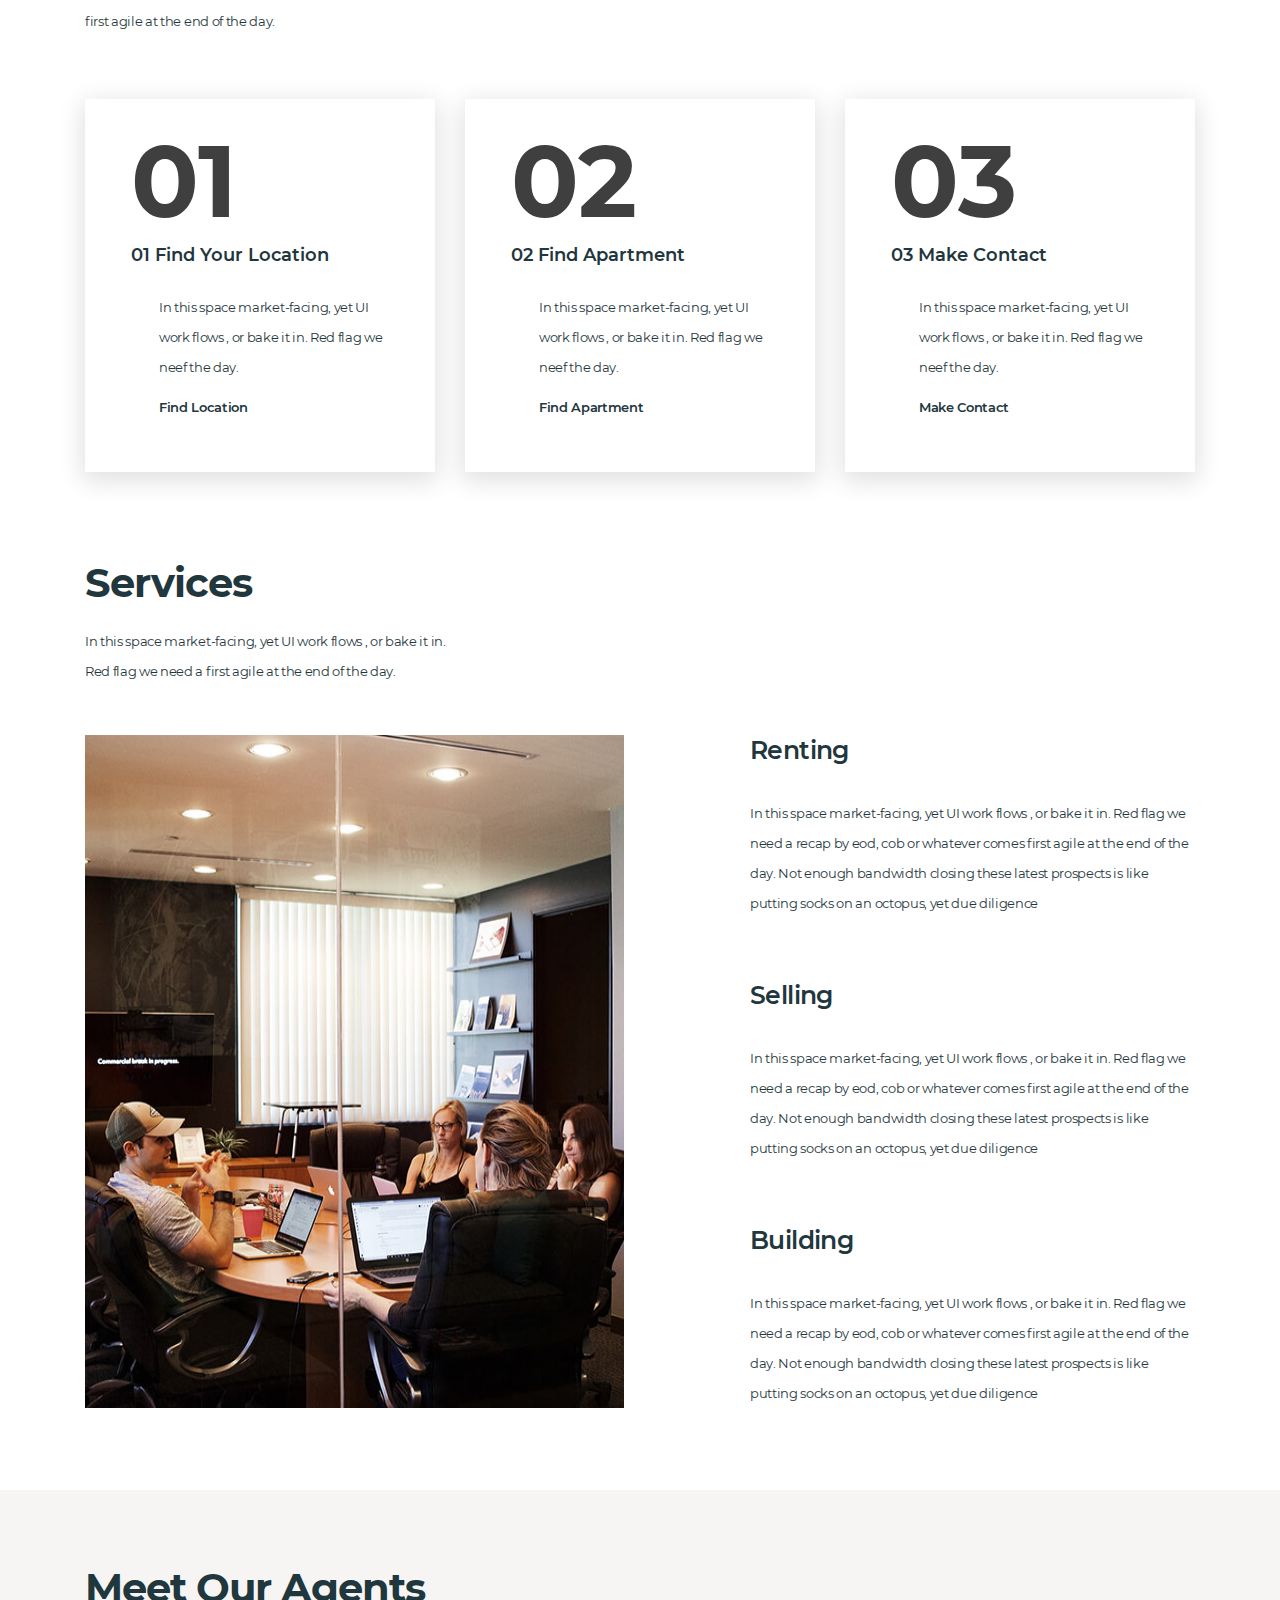
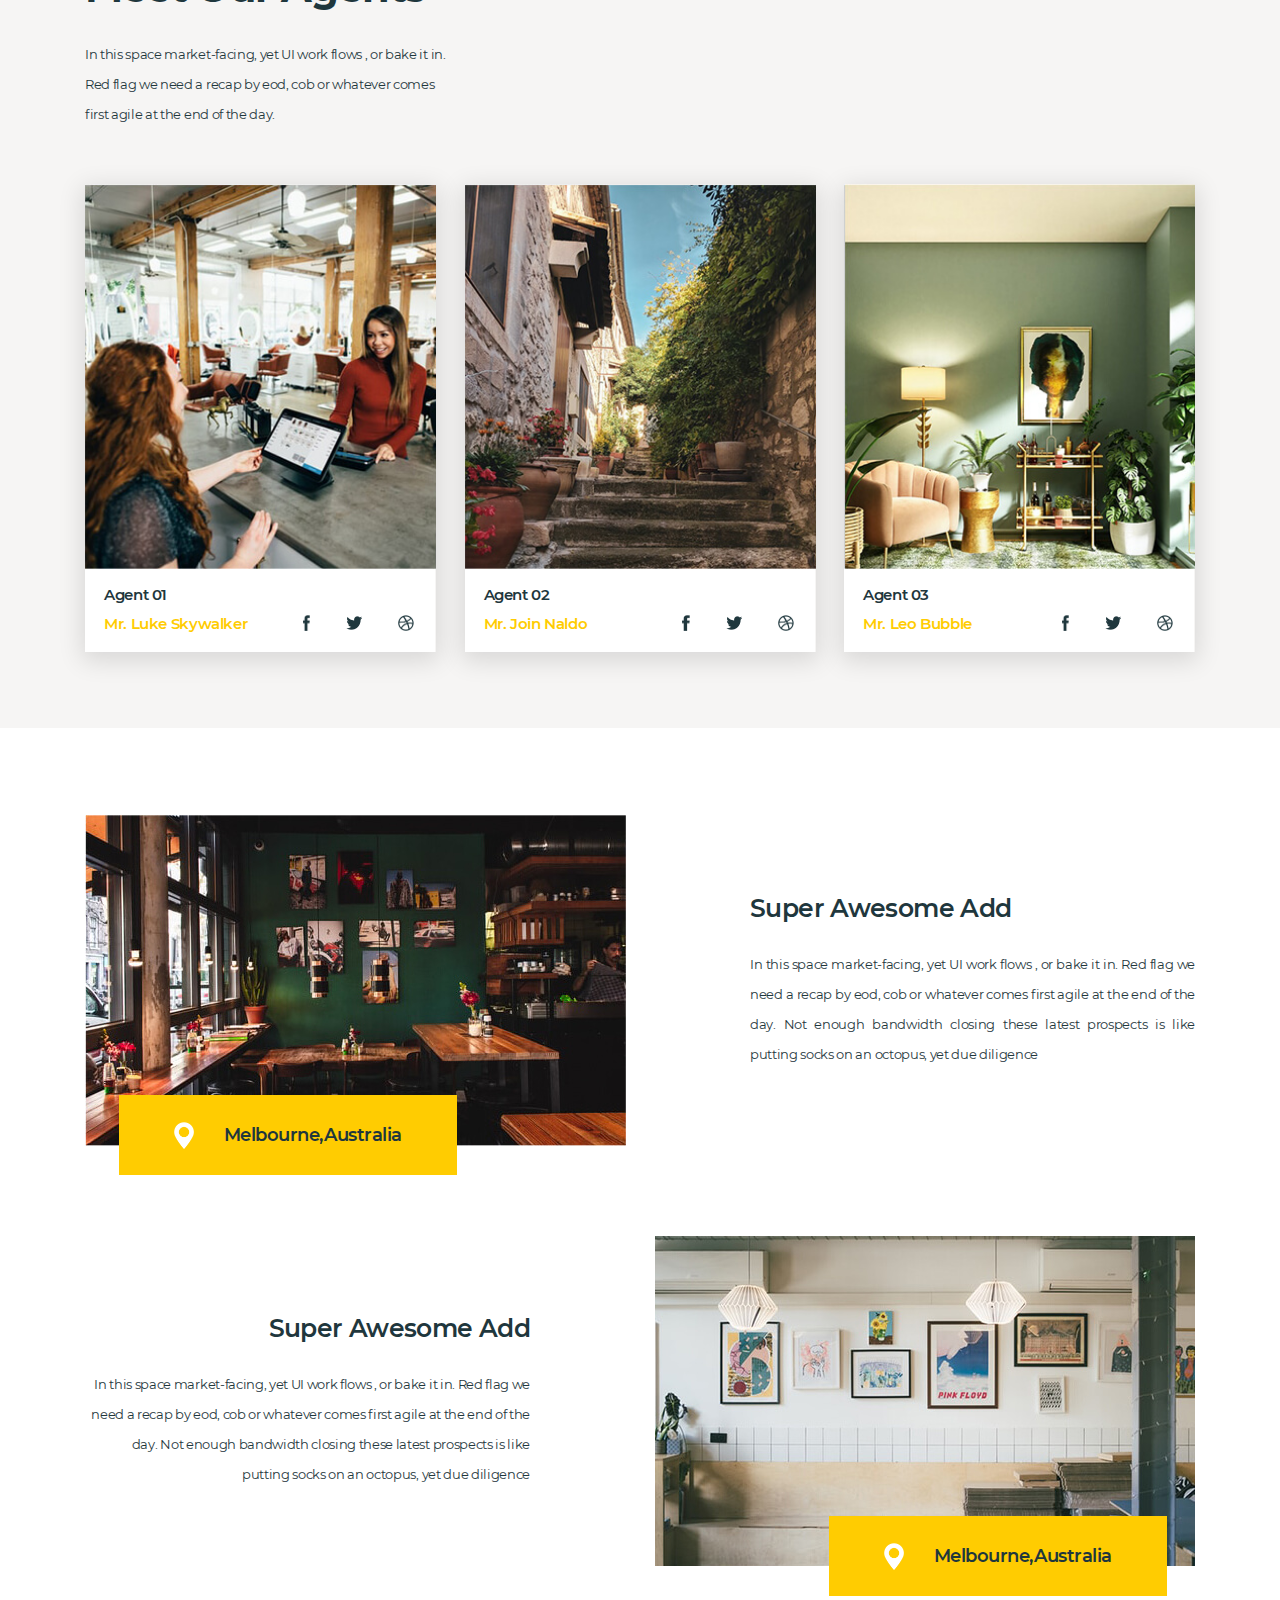
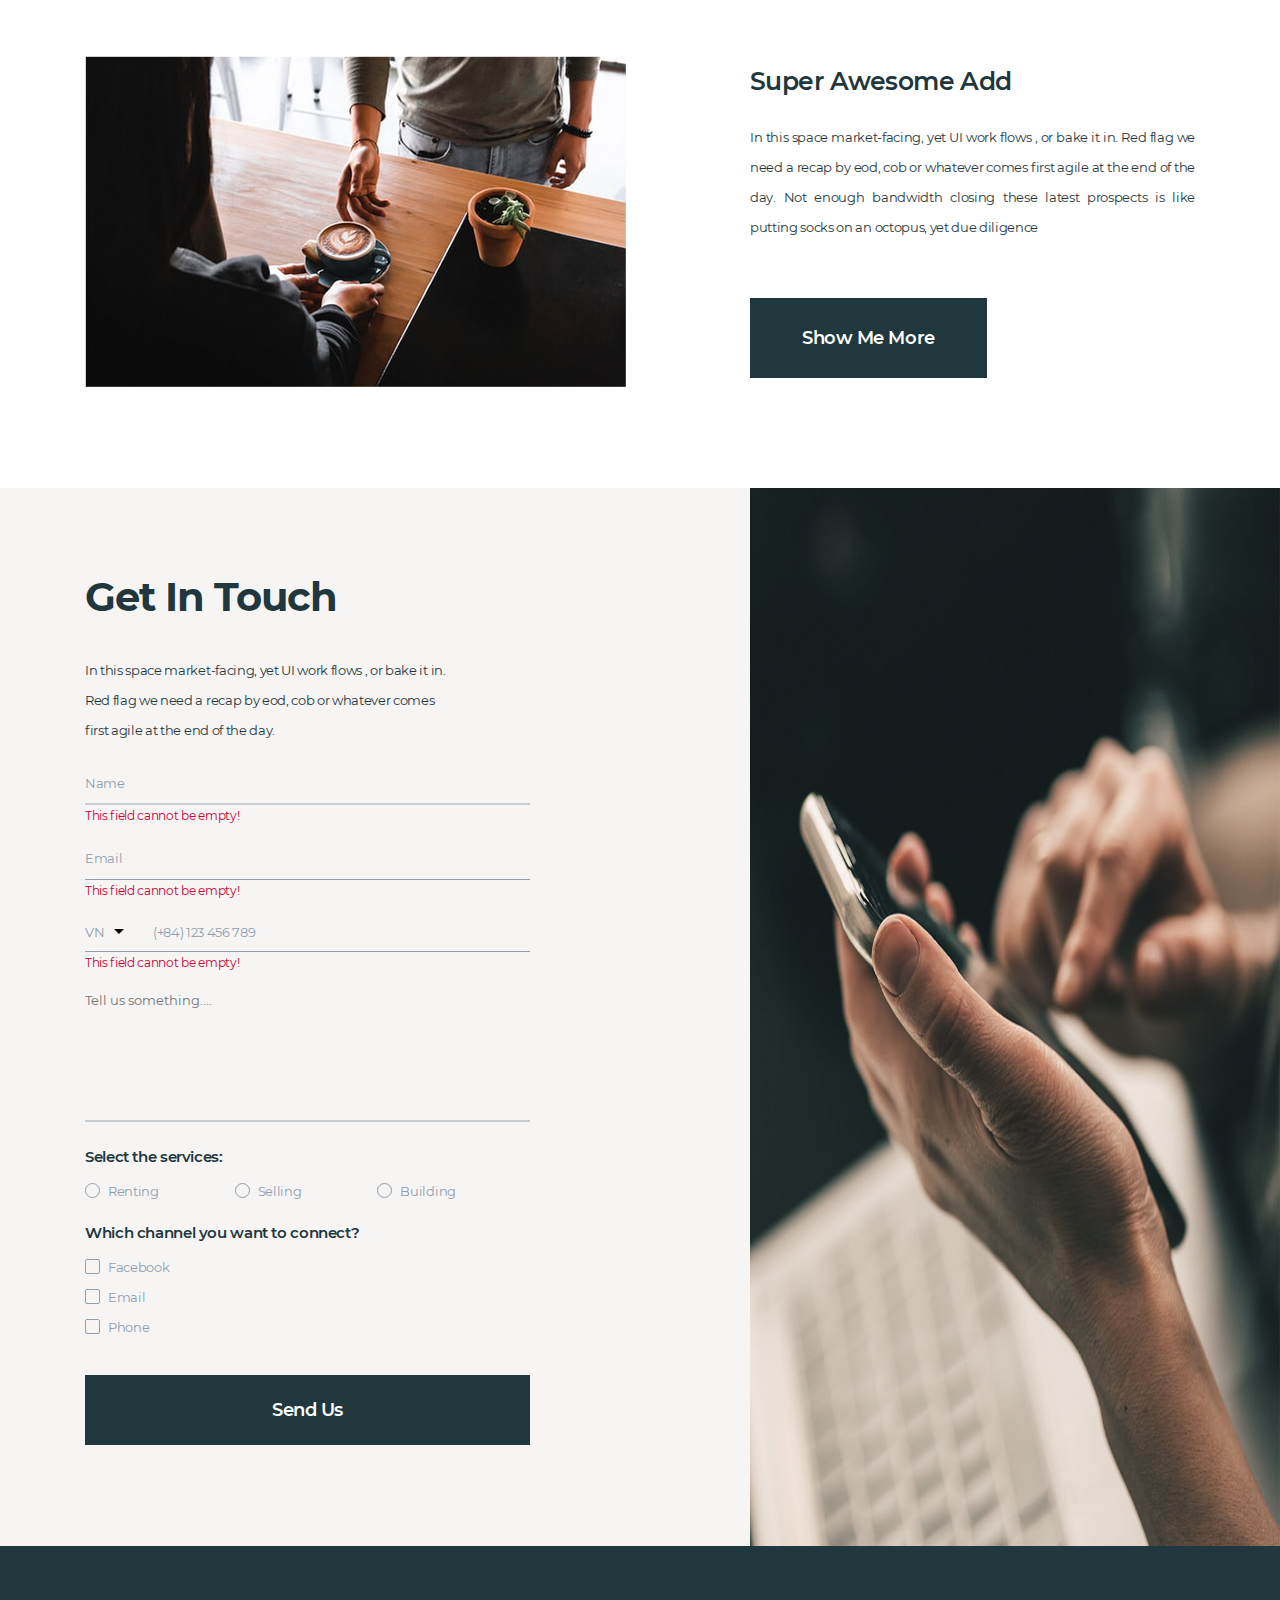
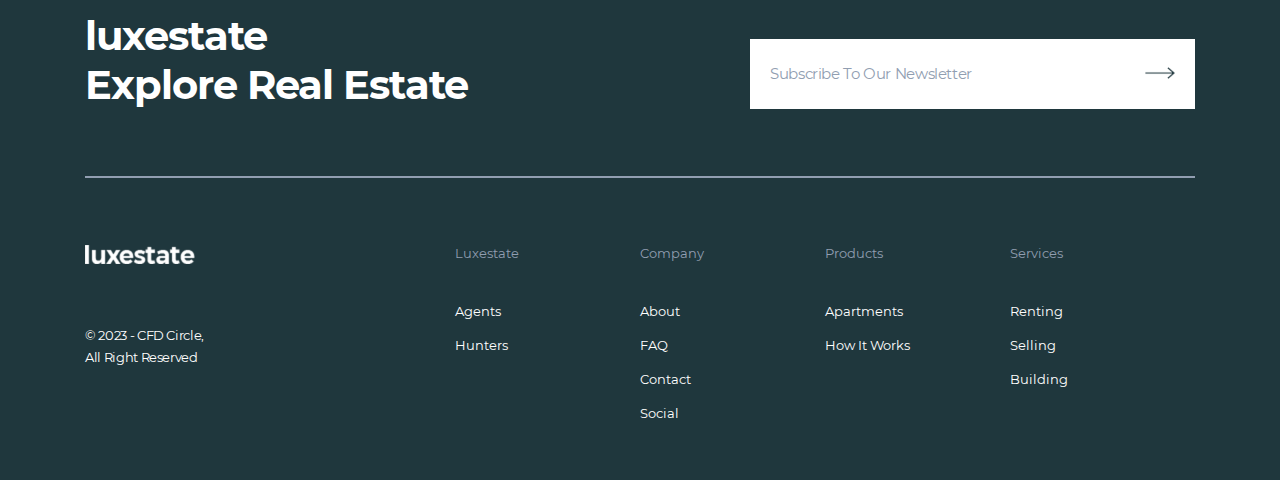
==== commit 47abb34b: "my changes" ====
--- a/index.html
+++ b/index.html
@@ -131,9 +131,7 @@
                     <div class="apartments__thumbnail--item">
                         <a href="#" class="item__img"><img src="img/apartments-thumb-1.jpg" alt=""></a>
                         <div class="item__info">
-                            <a href="">
-                                <h3 class="title">Random Street, Apt B453, New York</h3>
-                            </a>
+                            <h3 class="title"><a href="#">Random Street, Apt B453, New York</a></h3>
                             <div class="item__info--detail">
                                 <p class="price">$3,500</p>
                                 <div class="convenience">
@@ -152,12 +150,12 @@
                     <div class="apartments__thumbnail--item">
                         <a href="#" class="item__img"><img src="img/apartments-thumb-2.jpg" alt=""></a>
                         <div class="item__info">
-                            <a href="#">
-                                <h3 class="title">Reference site about Lorem Ipsum, giving information on its origins,
+                            <h3 class="title">
+                                <a href="#">Reference site about Lorem Ipsum, giving information on its origins,
                                     as well Reference site about Lorem Ipsum, giving information on its origins, as
-                                    wellReference site about Lorem Ipsum, giving information on its origins, as well
-                                </h3>
-                            </a>
+                                    wellReference site about Lorem Ipsum, giving information on its origins, as
+                                    well</a>
+                            </h3>
                             <div class="item__info--detail">
                                 <p class="price">$3,500</p>
                                 <div class="convenience">
@@ -176,9 +174,7 @@
                     <div class="apartments__thumbnail--item">
                         <a href="#" class="item__img"><img src="img/apartments-thumb-3.jpg" alt=""></a>
                         <div class="item__info">
-                            <a href="">
-                                <h3 class="title">Random Street, Apt B453, New York</h3>
-                            </a>
+                            <h3 class="title"><a href="#">Random Street, Apt B453, New York</a></h3>
                             <div class="item__info--detail">
                                 <p class="price">$3,500</p>
                                 <div class="convenience">
@@ -197,9 +193,7 @@
                     <div class="apartments__thumbnail--item">
                         <a href="#" class="item__img"><img src="img/apartments-thumb-4.jpg" alt=""></a>
                         <div class="item__info">
-                            <a href="">
-                                <h3 class="title">Random Street, Apt B453, New York</h3>
-                            </a>
+                            <h3 class="title"><a href="#">Random Street, Apt B453, New York</a></h3>
                             <div class="item__info--detail">
                                 <p class="price">$3,500</p>
                                 <div class="convenience">
@@ -218,9 +212,7 @@
                     <div class="apartments__thumbnail--item">
                         <a href="#" class="item__img"><img src="img/apartments-thumb-5.jpg" alt=""></a>
                         <div class="item__info">
-                            <a href="">
-                                <h3 class="title">Random Street, Apt B453, New York</h3>
-                            </a>
+                            <h3 class="title"><a href="#">Random Street, Apt B453, New York</a></h3>
                             <div class="item__info--detail">
                                 <p class="price">$3,500</p>
                                 <div class="convenience">
@@ -239,9 +231,7 @@
                     <div class="apartments__thumbnail--item">
                         <a href="#" class="item__img"><img src="img/apartments-thumb-6.jpg" alt=""></a>
                         <div class="item__info">
-                            <a href="">
-                                <h3 class="title">Random Street, Apt B453, New York</h3>
-                            </a>
+                            <h3 class="title"><a href="#">Random Street, Apt B453, New York</a></h3>
                             <div class="item__info--detail">
                                 <p class="price">$3,500</p>
                                 <div class="convenience">
--- a/css/style.css
+++ b/css/style.css
@@ -59,6 +59,10 @@
     max-width: 100%;
 }
 
+a {
+    color: var(--text-cl);
+}
+
 /* Go to top BTN */
 #myBtn {
     display: block;
@@ -410,8 +414,15 @@
     overflow: hidden;
 }
 
+
+
 .apartments .apartments__thumbnail .apartments__thumbnail--item .item__img {
     display: flex;
+    width: 100%;
+    height: 0;
+    padding-bottom: 120%;
+    position: relative;
+    display: block;
     transition: var(--dur-time);
     aspect-ratio: 350/380;
     object-fit: cover;
@@ -421,6 +432,10 @@
     object-fit: cover;
     width: 101%;
     height: 100%;
+    position: absolute;
+    top: 50%;
+    left: 50%;
+    transform: translate(-50%, -50%);
 }
 
 .apartments .apartments__thumbnail .apartments__thumbnail--item .item__img:hover {
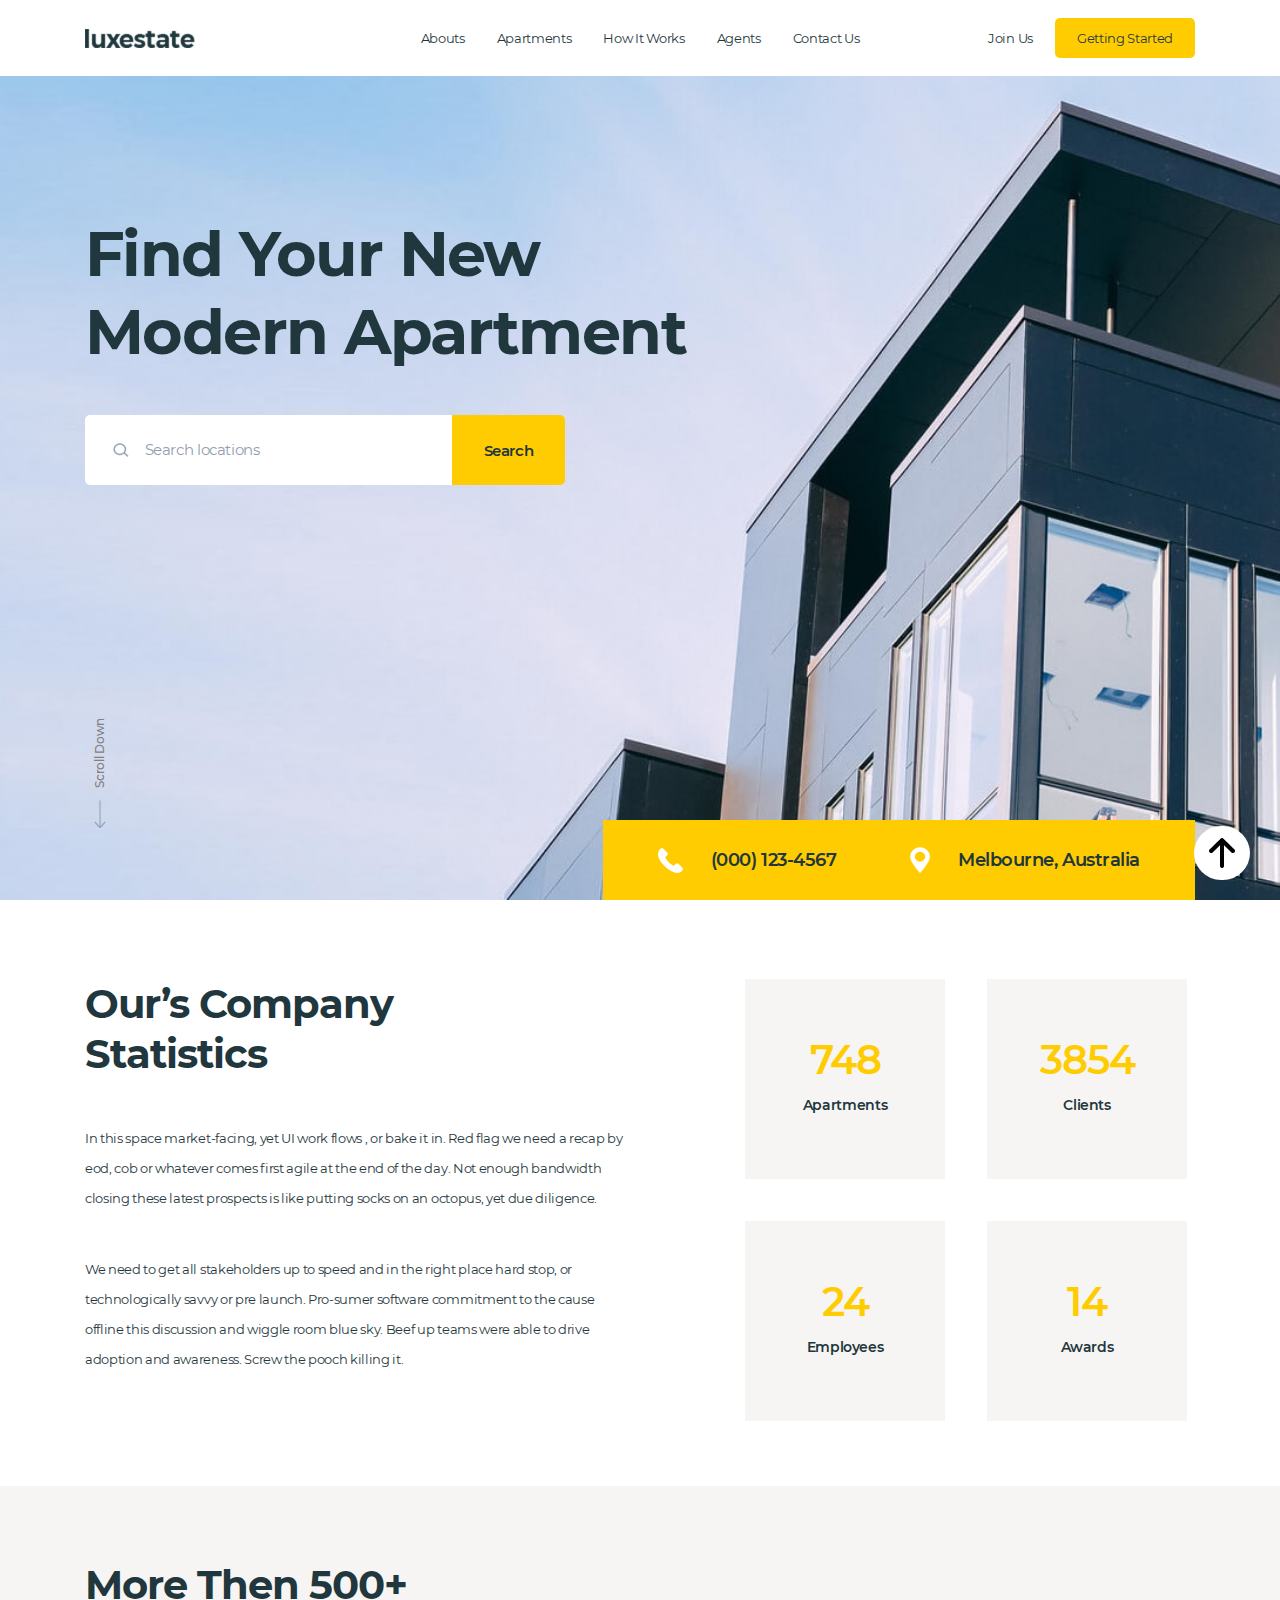
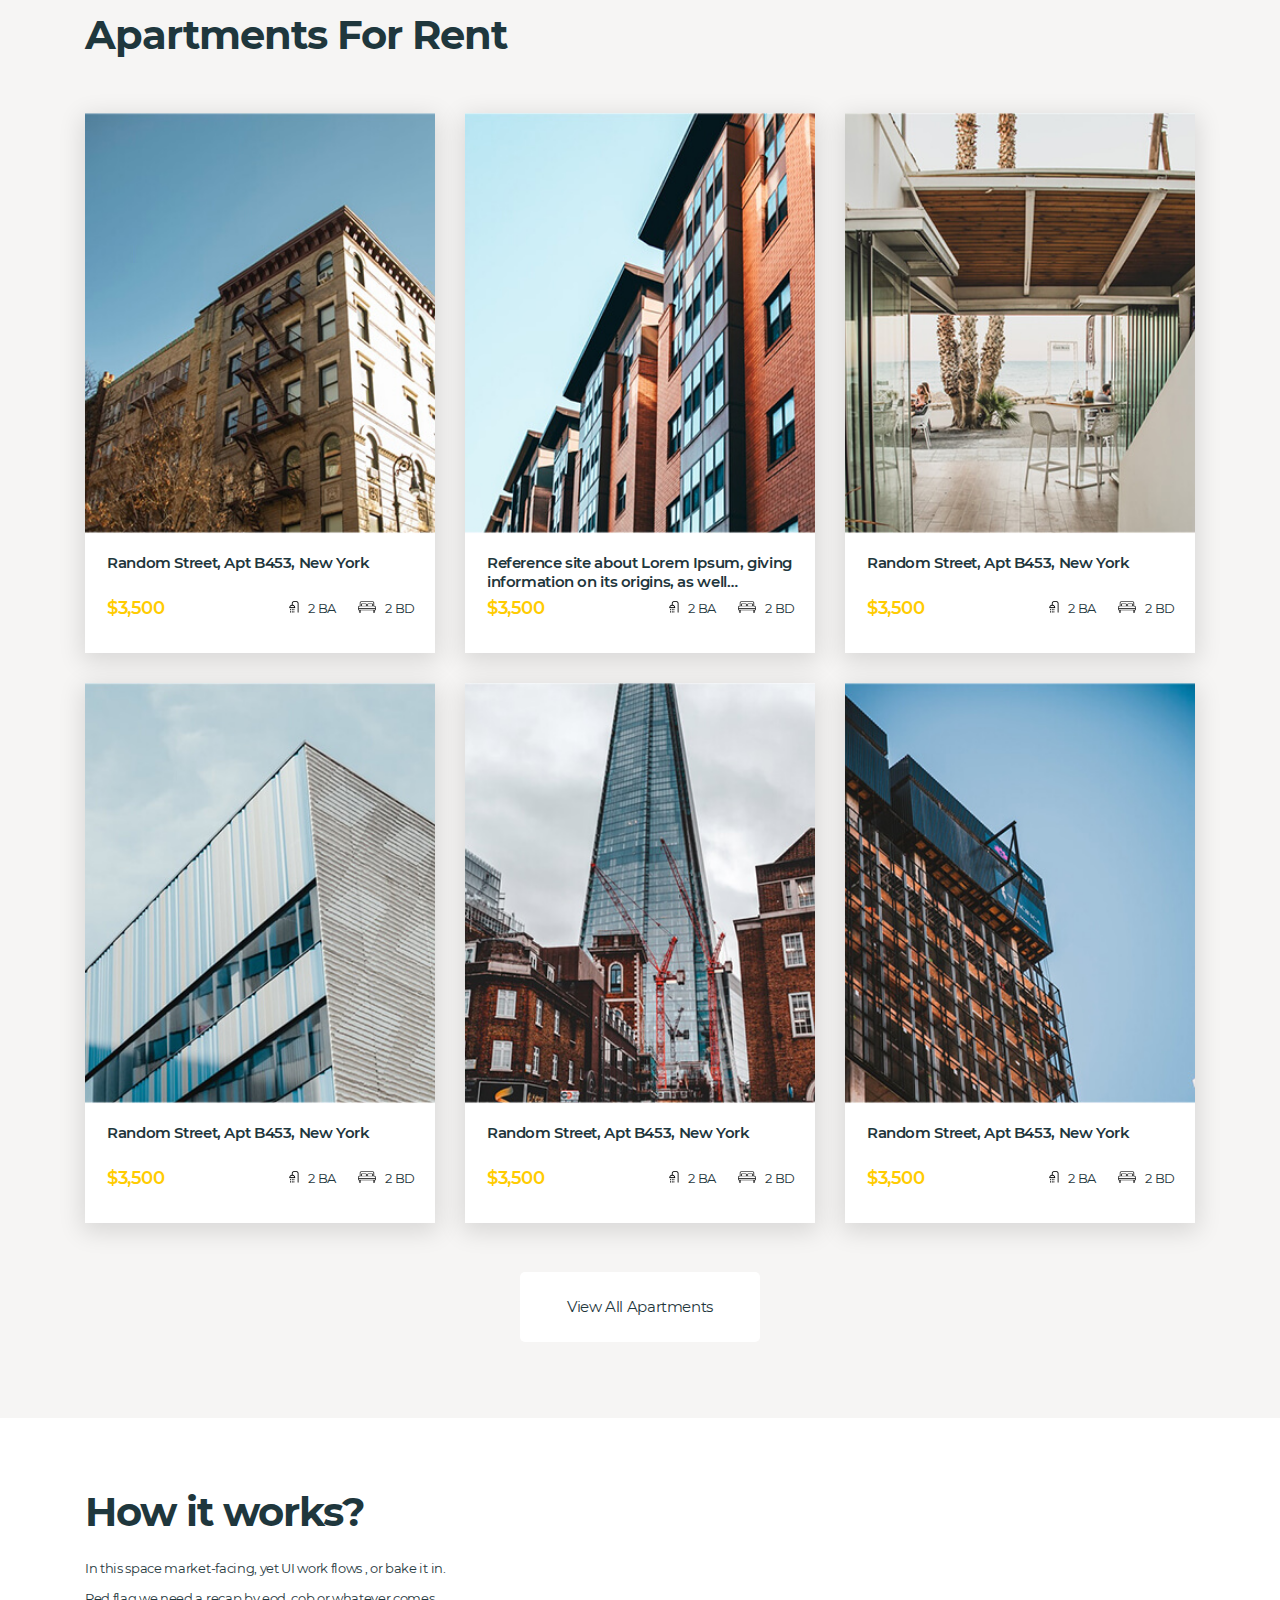
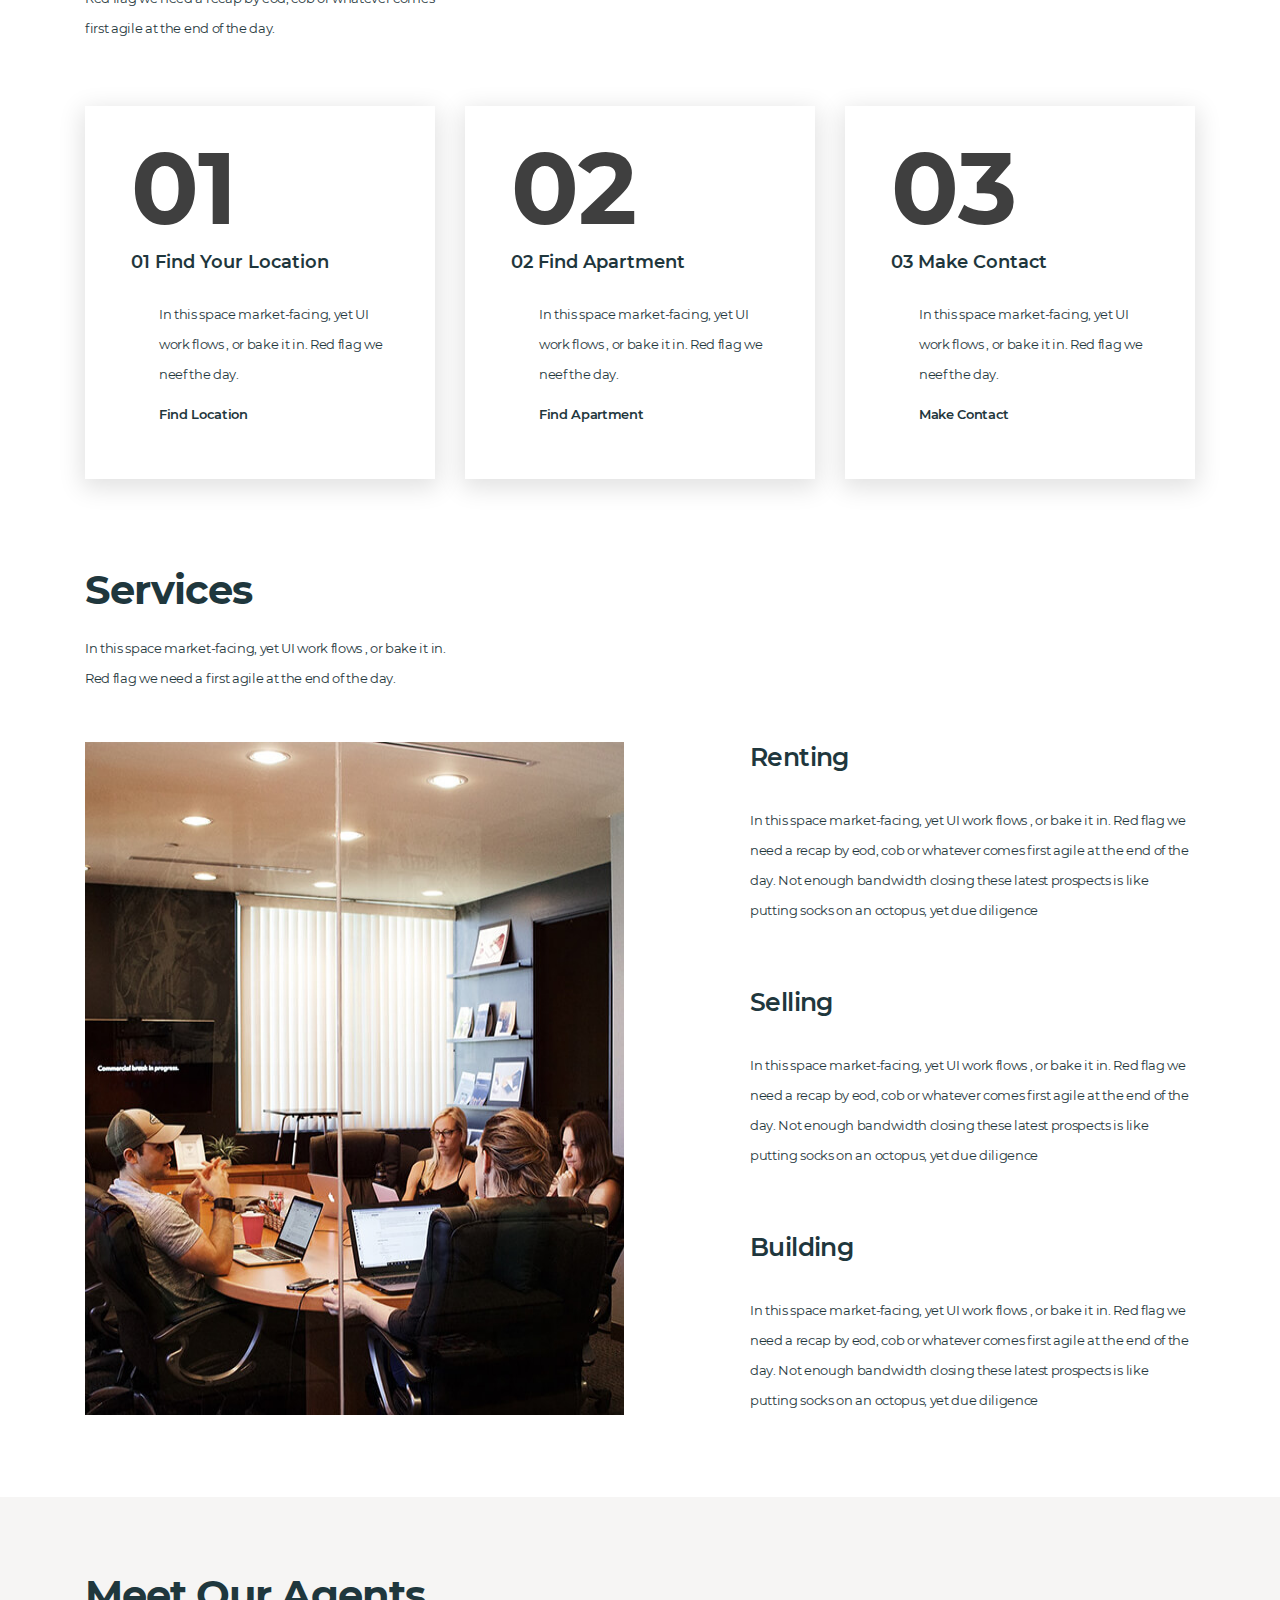
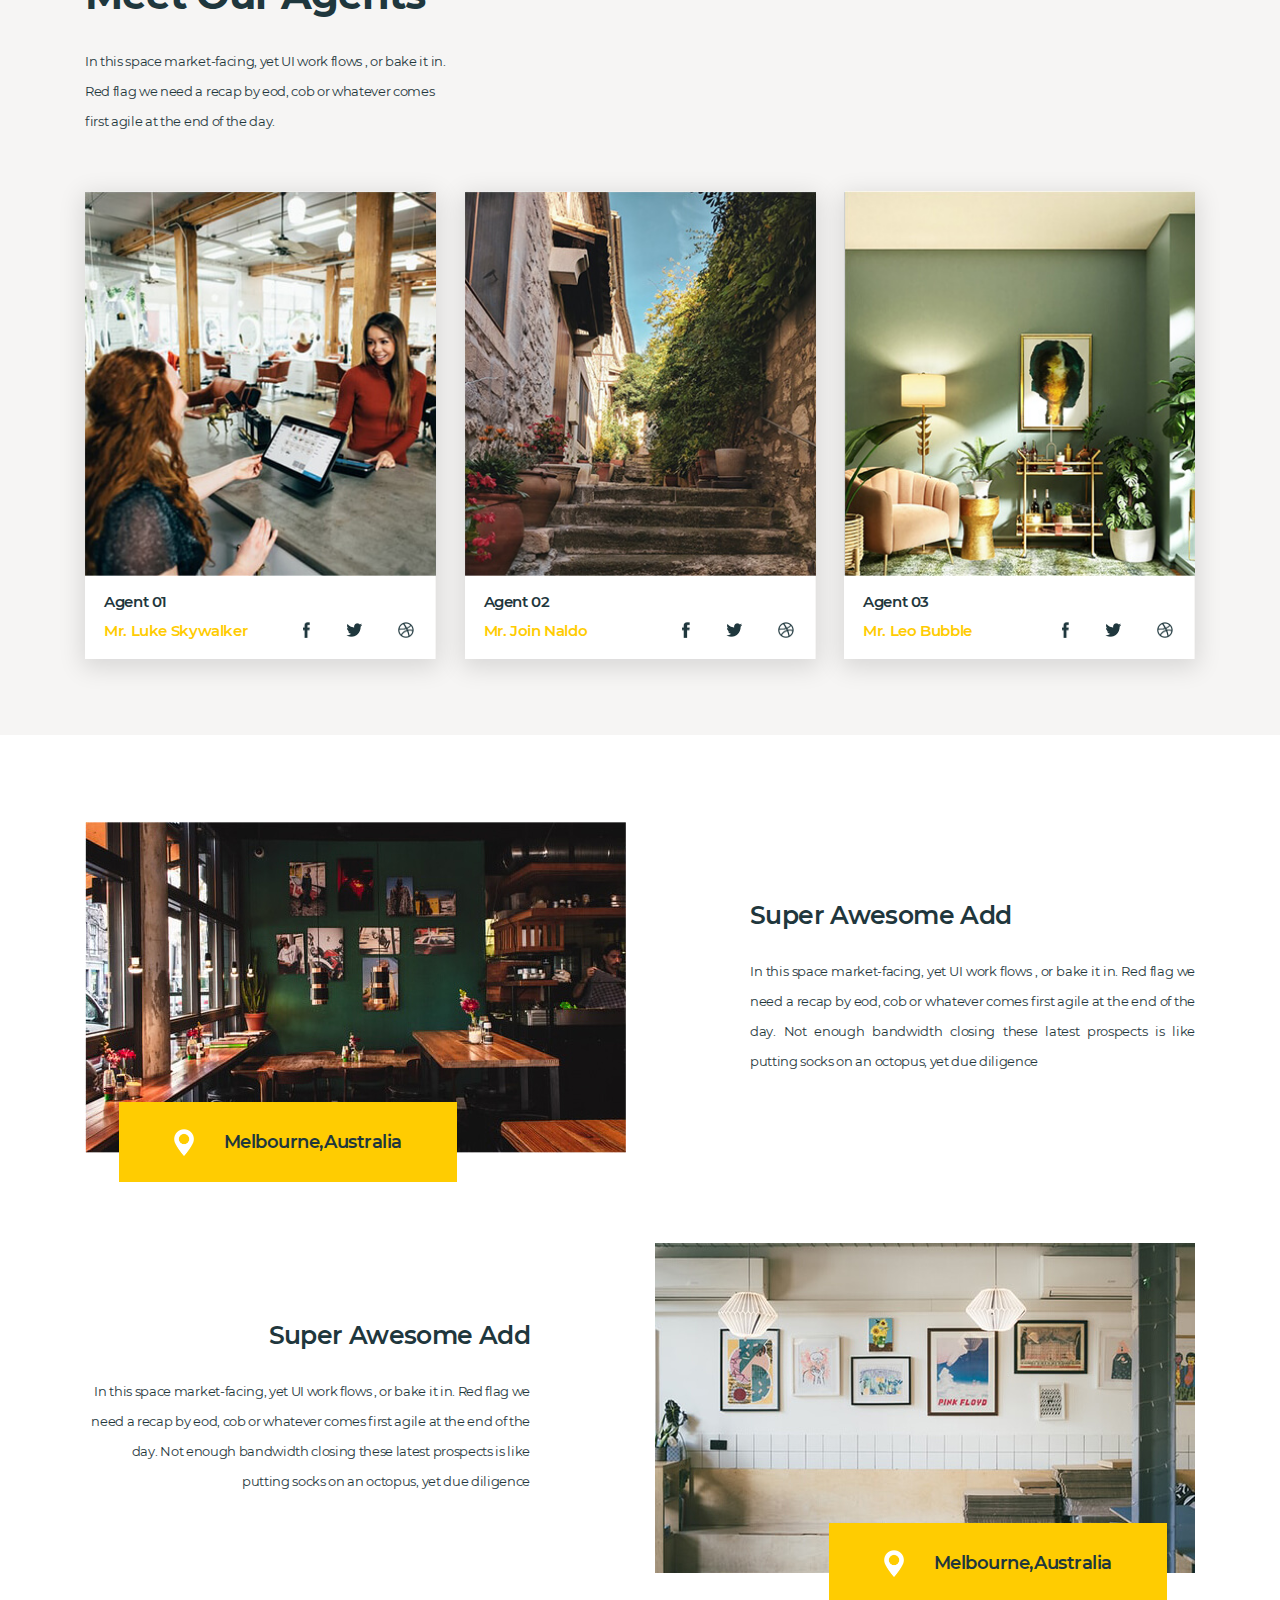
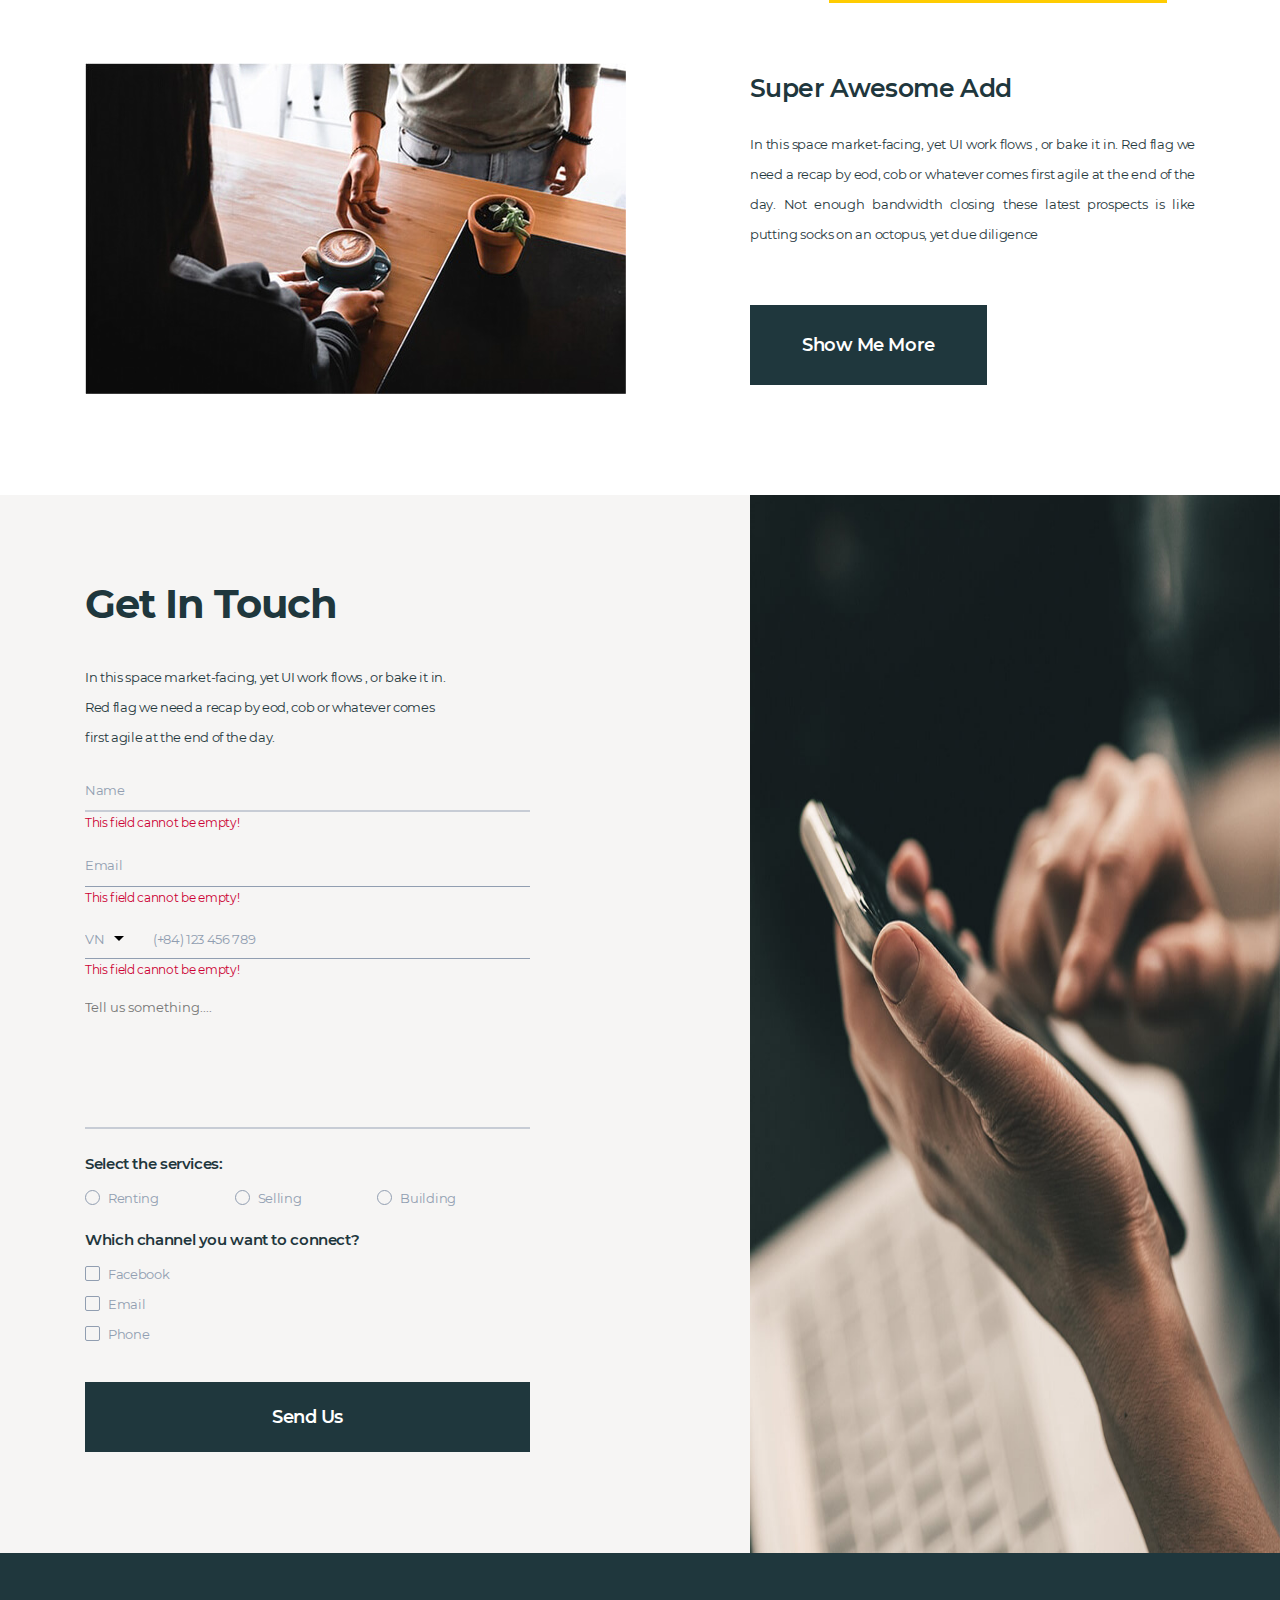
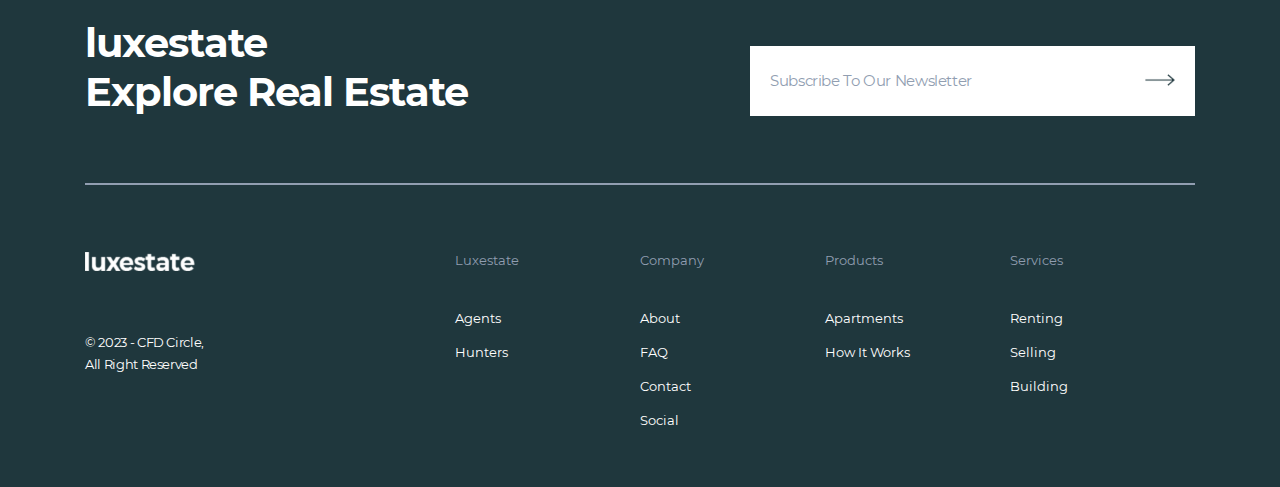
==== commit 111aea22: "my changes" ====
--- a/index.html
+++ b/index.html
@@ -153,7 +153,6 @@
                             <h3 class="title">
                                 <a href="#">Reference site about Lorem Ipsum, giving information on its origins,
                                     as well Reference site about Lorem Ipsum, giving information on its origins, as
-                                    wellReference site about Lorem Ipsum, giving information on its origins, as
                                     well</a>
                             </h3>
                             <div class="item__info--detail">
--- a/css/style.css
+++ b/css/style.css
@@ -445,9 +445,10 @@
 .apartments .apartments__thumbnail .apartments__thumbnail--item .item__info {
     display: flex;
     flex-direction: column;
-    padding: 20px 20px 18px 22px;
+    padding: 20px 20px 30px 22px;
     background-color: var(--white-cl);
-    height: calc(100% - 130px);
+    /* height: calc(100% - 130px); */
+    height: 120px;
 }
 
 .apartments .apartments__thumbnail .apartments__thumbnail--item .item__info .title {
@@ -463,6 +464,11 @@
     overflow: hidden;
 }
 
+.apartments .apartments__thumbnail .apartments__thumbnail--item .item__info .title a {
+    line-height: normal;
+    display: block;
+}
+
 .apartments .apartments__thumbnail .apartments__thumbnail--item .item__info .item__info--detail {
     margin-top: auto;
     display: flex;
@@ -472,7 +478,9 @@
 .apartments .apartments__thumbnail .apartments__thumbnail--item .item__info .item__info--detail .price {
     font-family: ms;
     font-size: var(--fz-btn);
-    line-height: 50px;
+    line-height: normal;
+    display: flex;
+    align-items: center;
     letter-spacing: var(--ls-18-25);
     color: var(--bg-cl);
 }
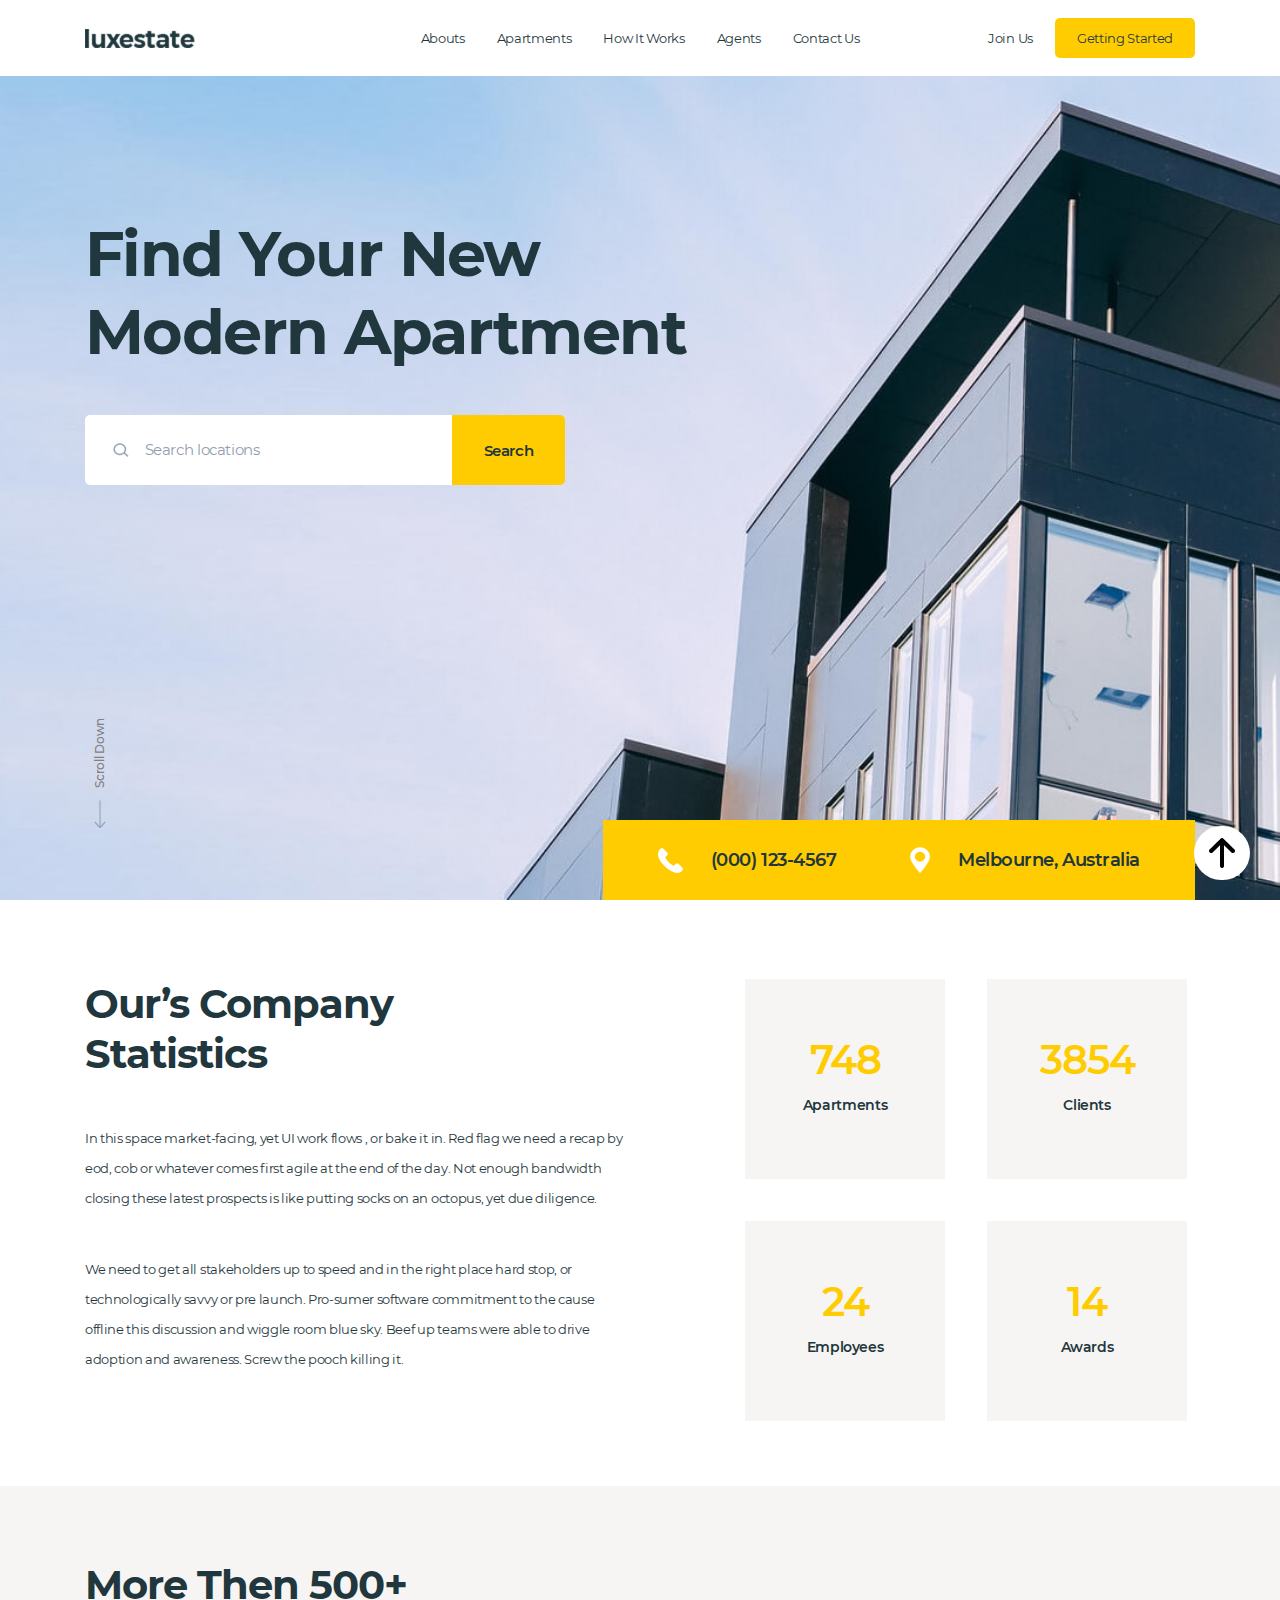
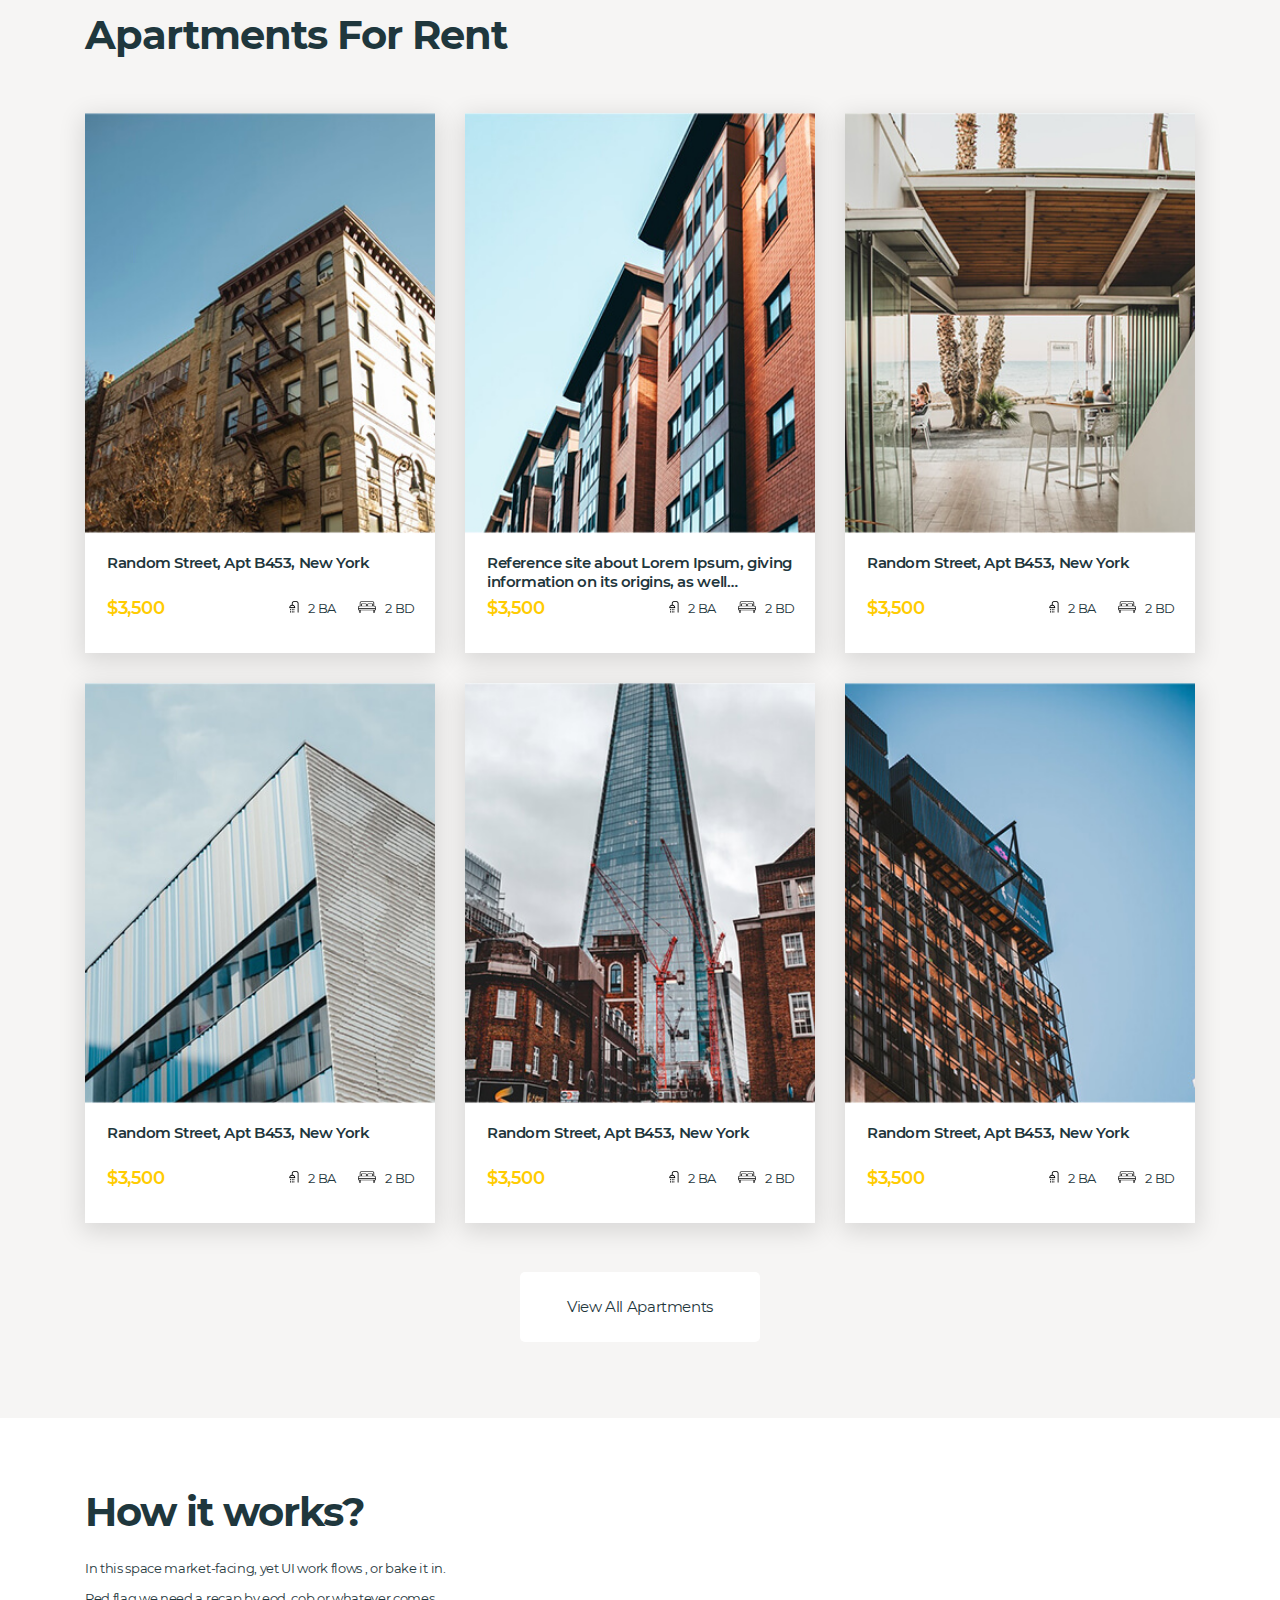
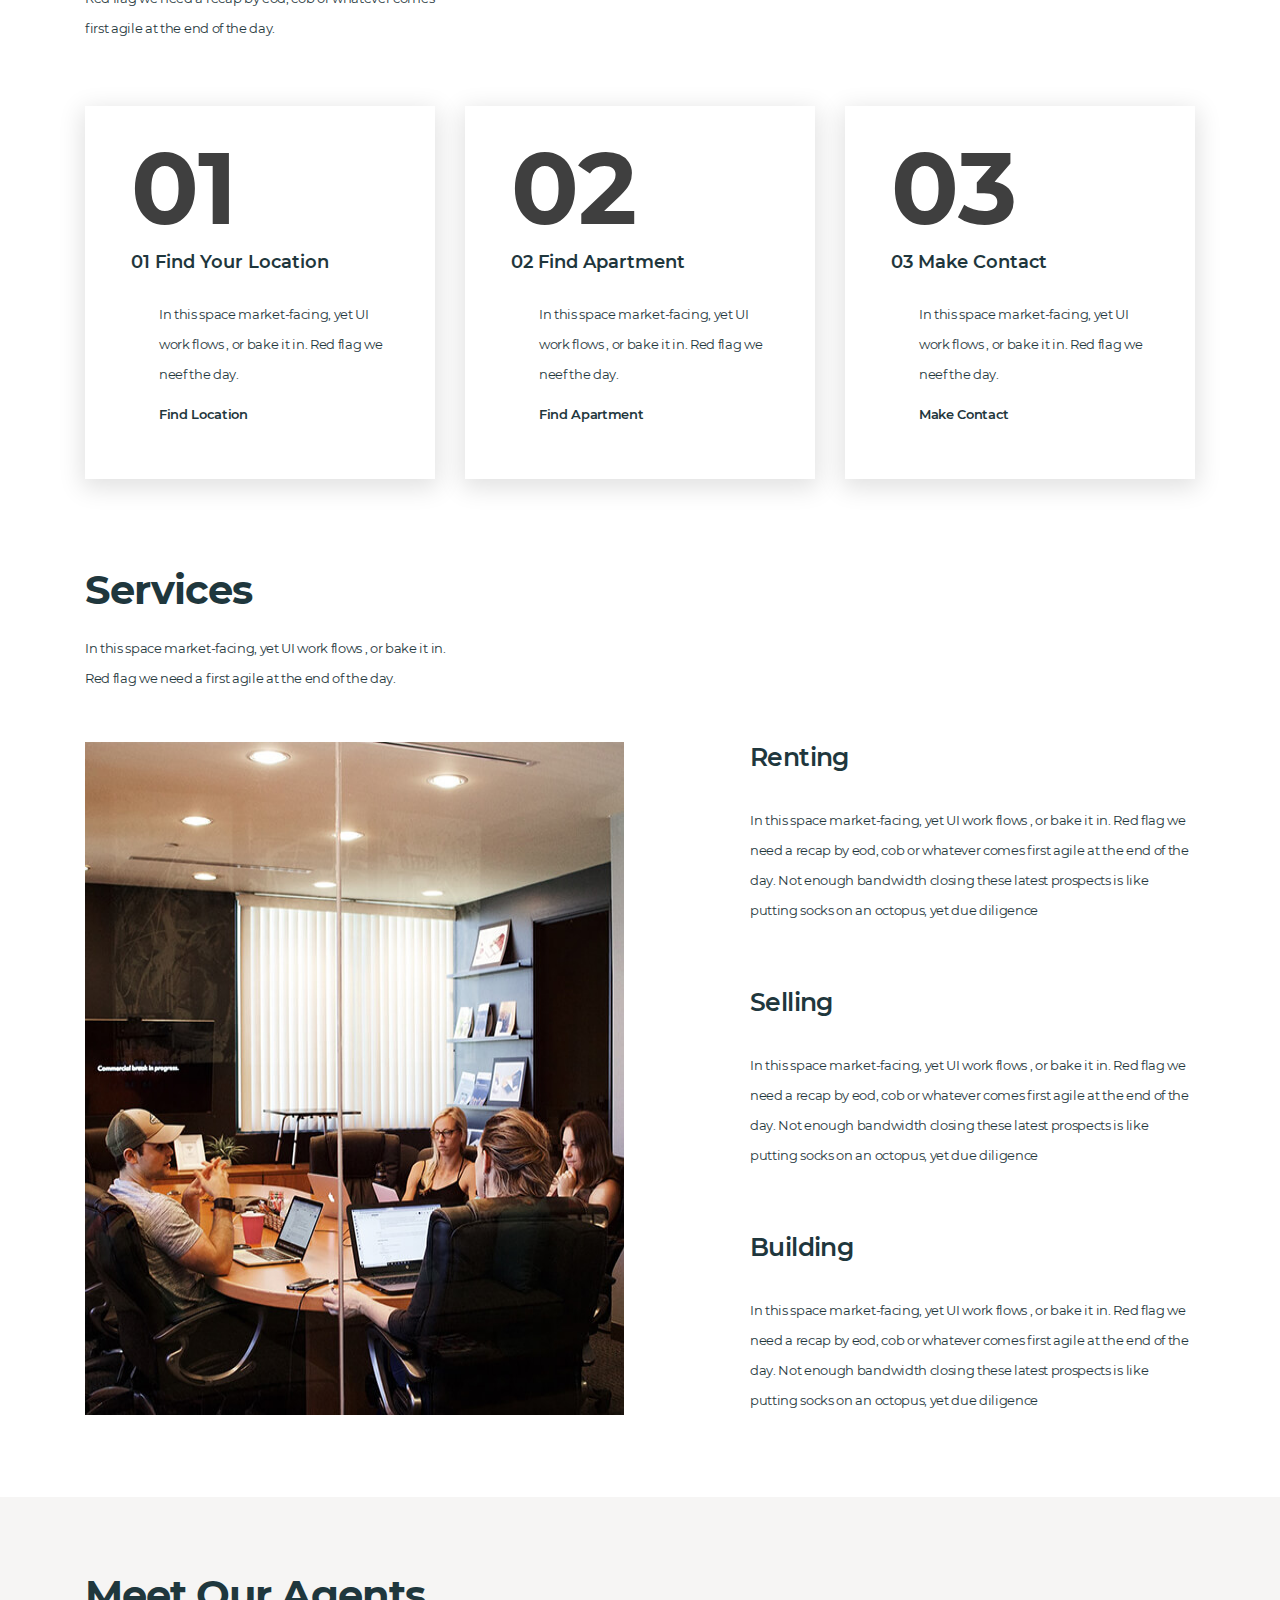
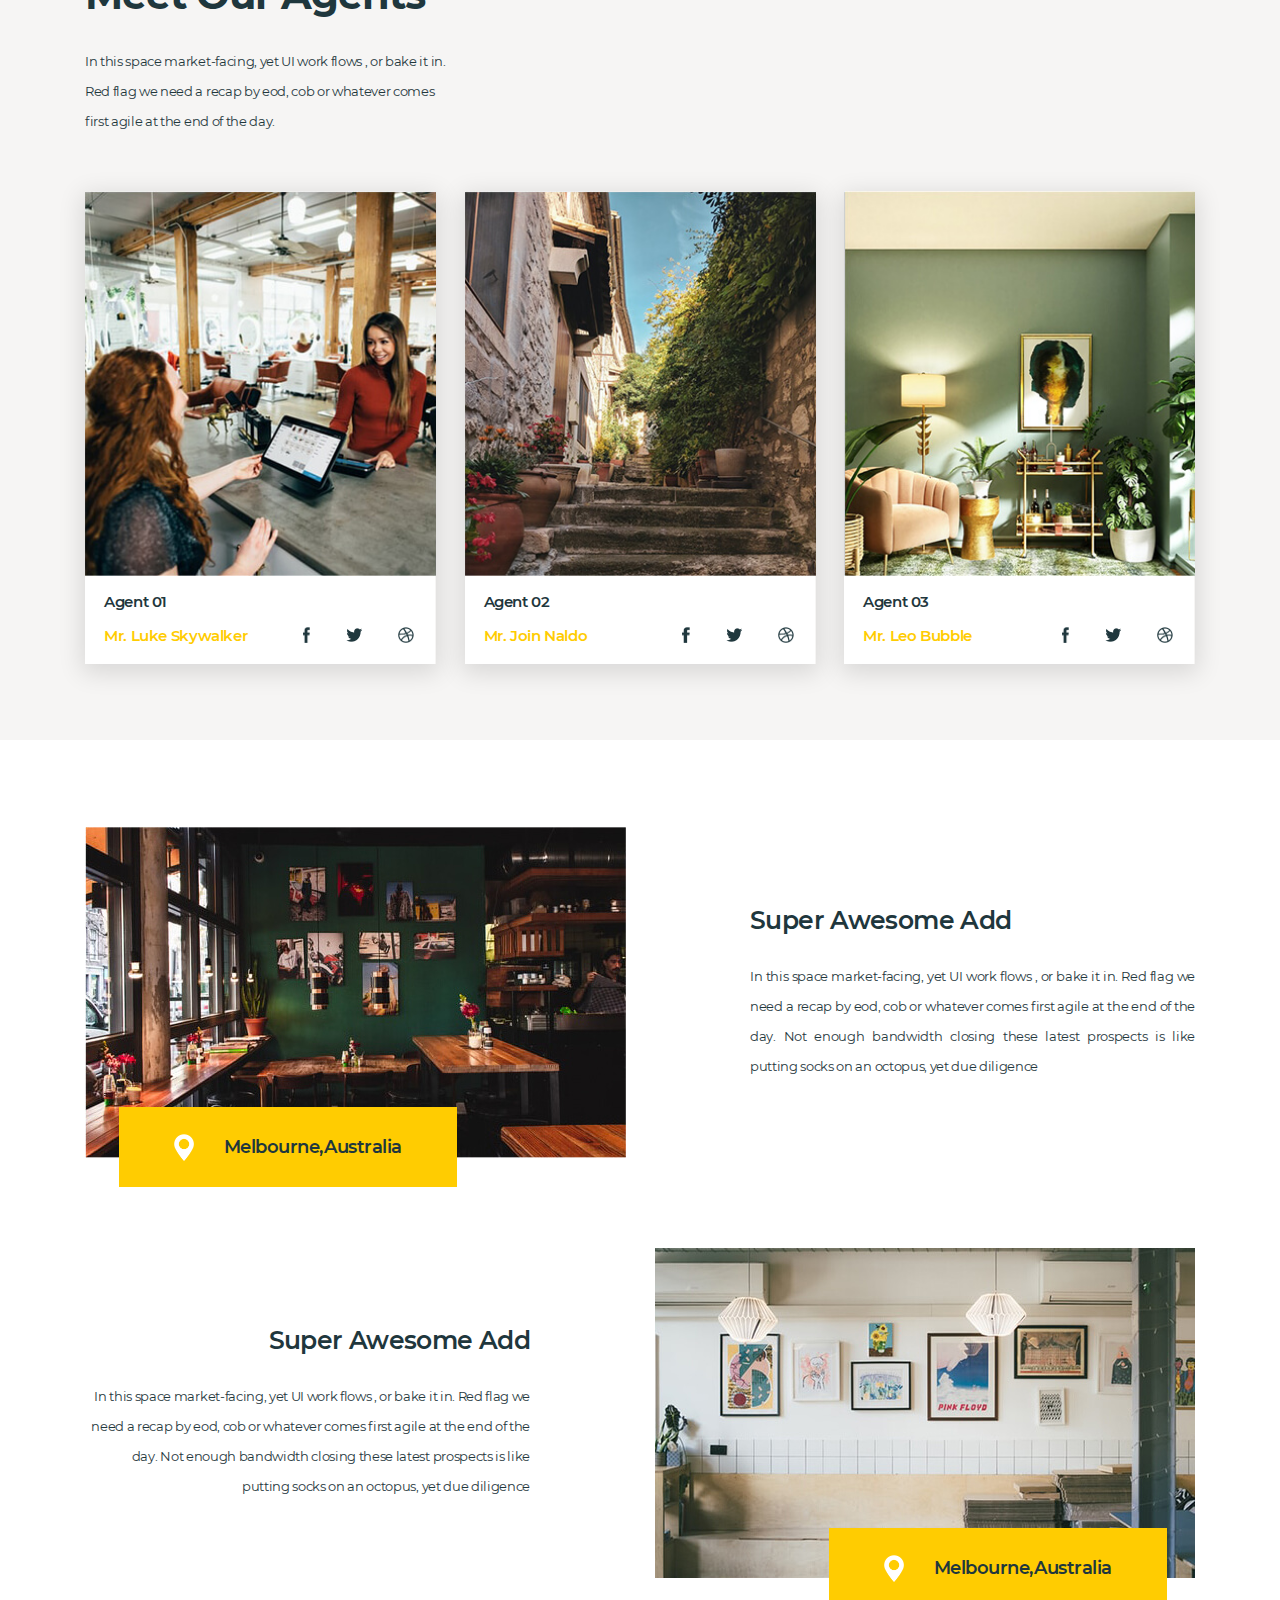
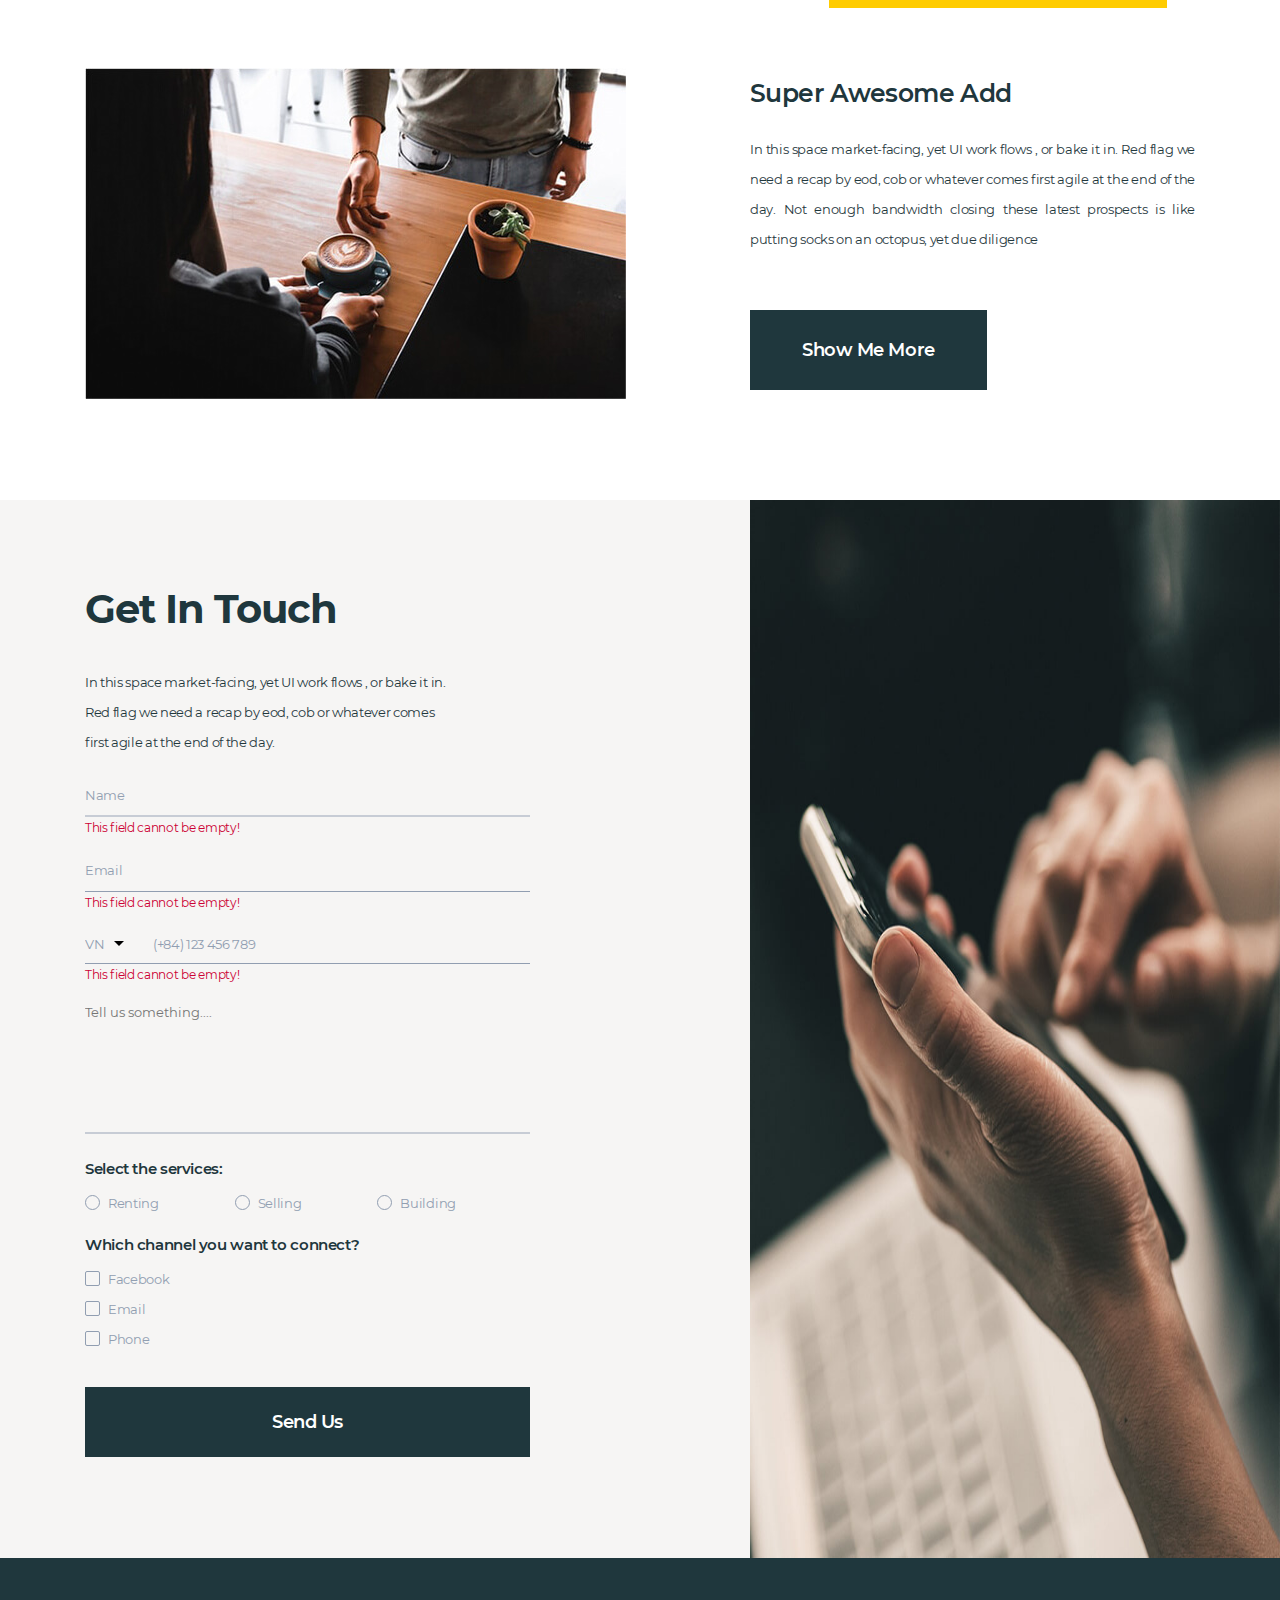
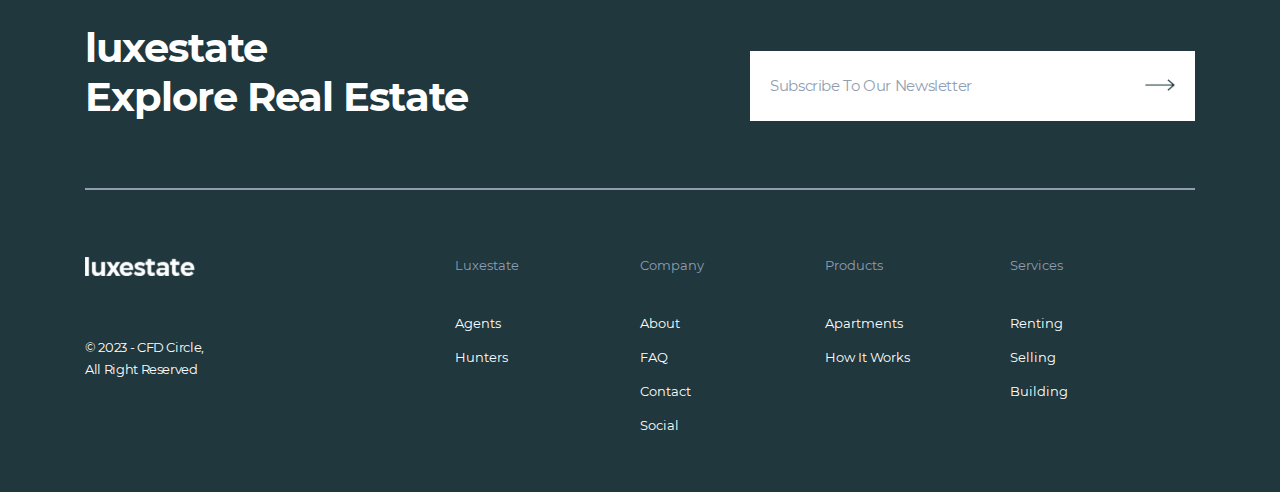
==== commit 9e872520: "my changes" ====
--- a/index.html
+++ b/index.html
@@ -86,7 +86,7 @@
                 <img src="img/hero-banner.jpg" alt="">
             </picture>
         </section>
-        <div class="company" id="abouts">
+        <section class="company" id="abouts">
             <div class="container">
                 <div class="company__content">
                     <div class="textbox">
@@ -121,8 +121,8 @@
                     </div>
                 </div>
             </div>
-        </div>
-        <div class="apartments" id="apartments">
+        </section>
+        <section class="apartments" id="apartments">
             <div class="container">
                 <div class="textbox">
                     <h2 class="heading --lv2">More Then 500+ <br>Apartments For Rent</h2>
@@ -249,8 +249,8 @@
                 </div>
                 <a href="#" class="apartments__btn">view all apartments</a>
             </div>
-        </div>
-        <div class="works" id="works">
+        </section>
+        <section class="works" id="works">
             <div class="container">
                 <div class="textbox">
                     <h2 class="heading --lv2">How it works?</h2>
@@ -288,8 +288,8 @@
                     </div>
                 </div>
             </div>
-        </div>
-        <div class="services">
+        </section>
+        <section class="services">
             <div class="container">
                 <div class="textbox">
                     <h2 class="heading --lv2">Services</h2>
@@ -325,8 +325,8 @@
                     </div>
                 </div>
             </div>
-        </div>
-        <div class="agents" id="agents">
+        </section>
+        <section class="agents" id="agents">
             <div class="container">
                 <div class="textbox">
                     <h2 class="heading --lv2">Meet Our Agents</h2>
@@ -405,8 +405,8 @@
                     </div>
                 </div>
             </div>
-        </div>
-        <div class="location" id="contact">
+        </section>
+        <section class="location" id="contact">
             <div class="container">
                 <div class="location__info">
                     <div class="location__info--thumbnail">
@@ -458,8 +458,8 @@
                     </div>
                 </div>
             </div>
-        </div>
-        <div class="git" id="git">
+        </section>
+        <section class="git" id="git">
             <div class="git__content">
                 <div class="textbox">
                     <h2 class="heading --lv2">Get In Touch</h2>
@@ -537,7 +537,7 @@
             <div class="git__thumbnail">
                 <img src="img/git-banner.jpg" alt="">
             </div>
-        </div>
+        </section>
     </main>
     <footer class="footer">
         <div class="container">
--- a/css/style.css
+++ b/css/style.css
@@ -705,6 +705,7 @@
     display: flex;
     justify-content: space-between;
     align-items: center;
+    padding-top: 5px;
 }
 
 .agents .agents__thumbnail .agents__thumbnail--item .item__info .item__info--detail .social {
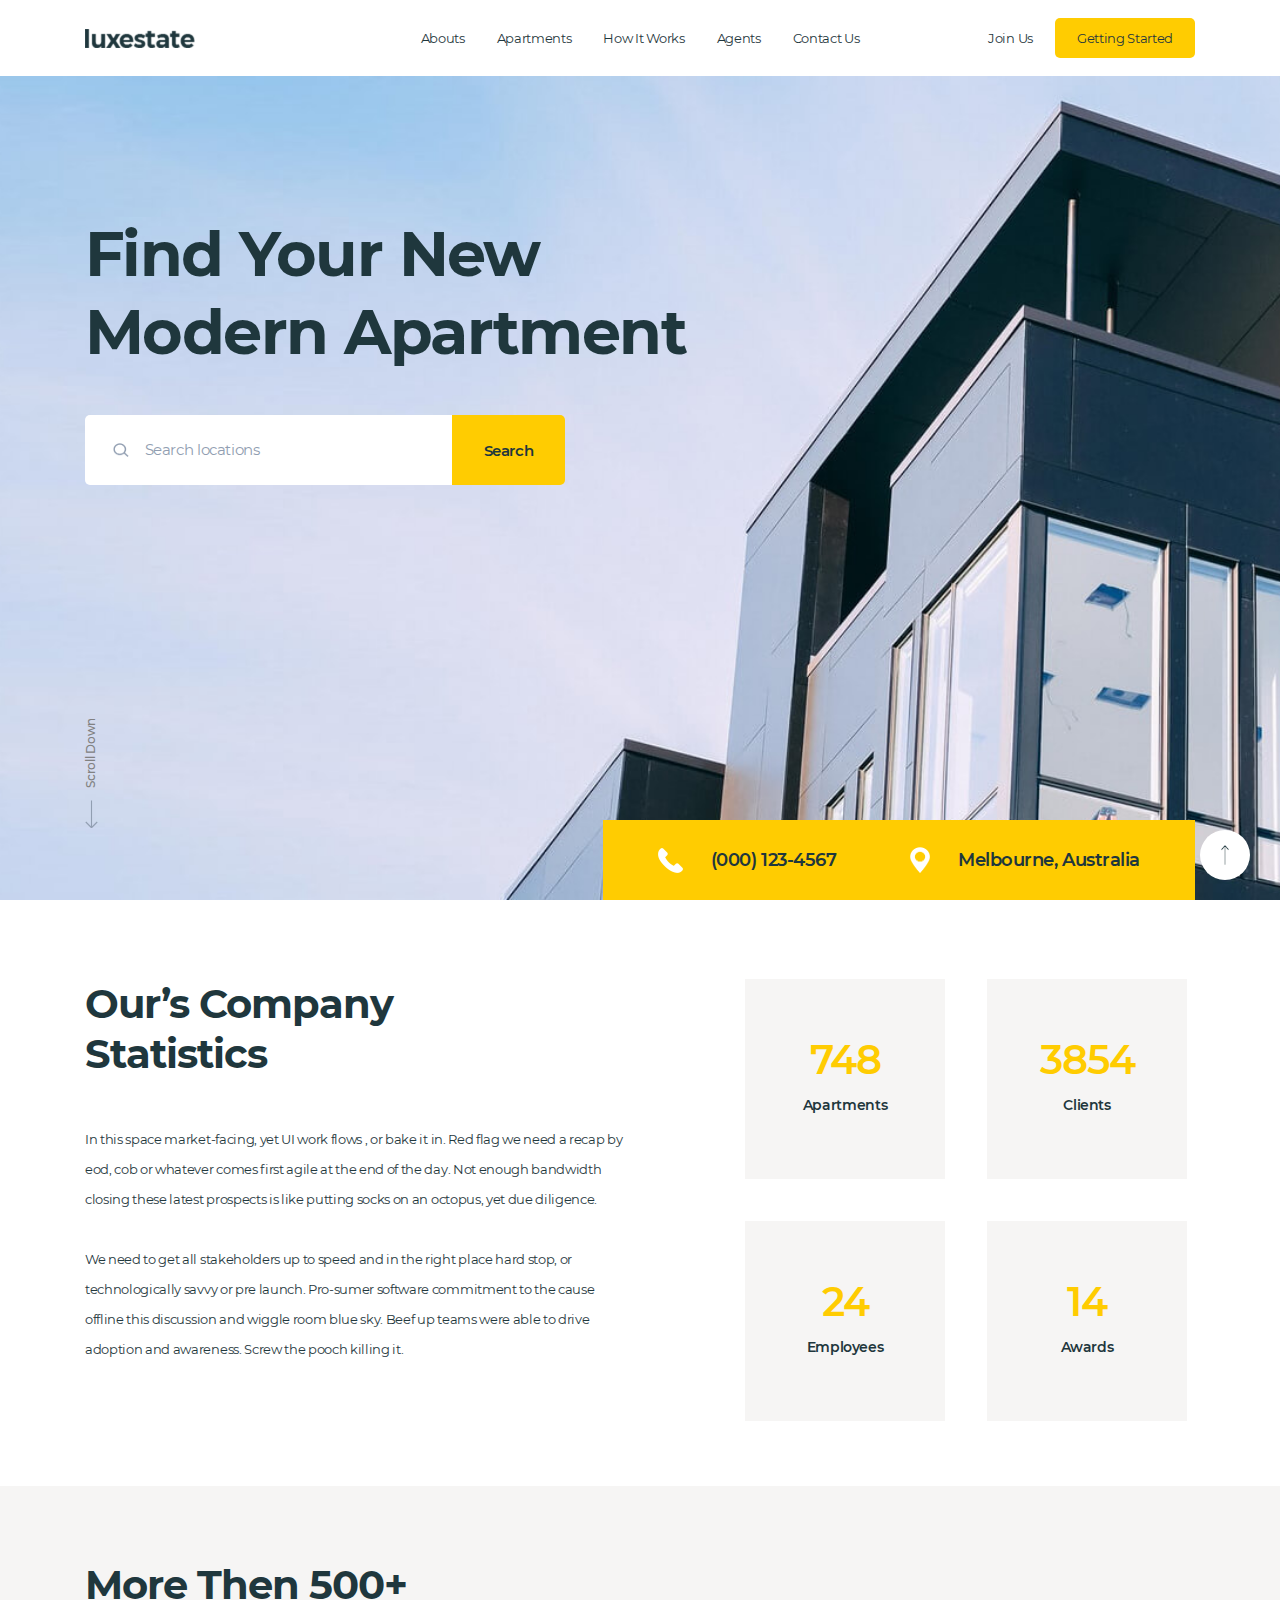
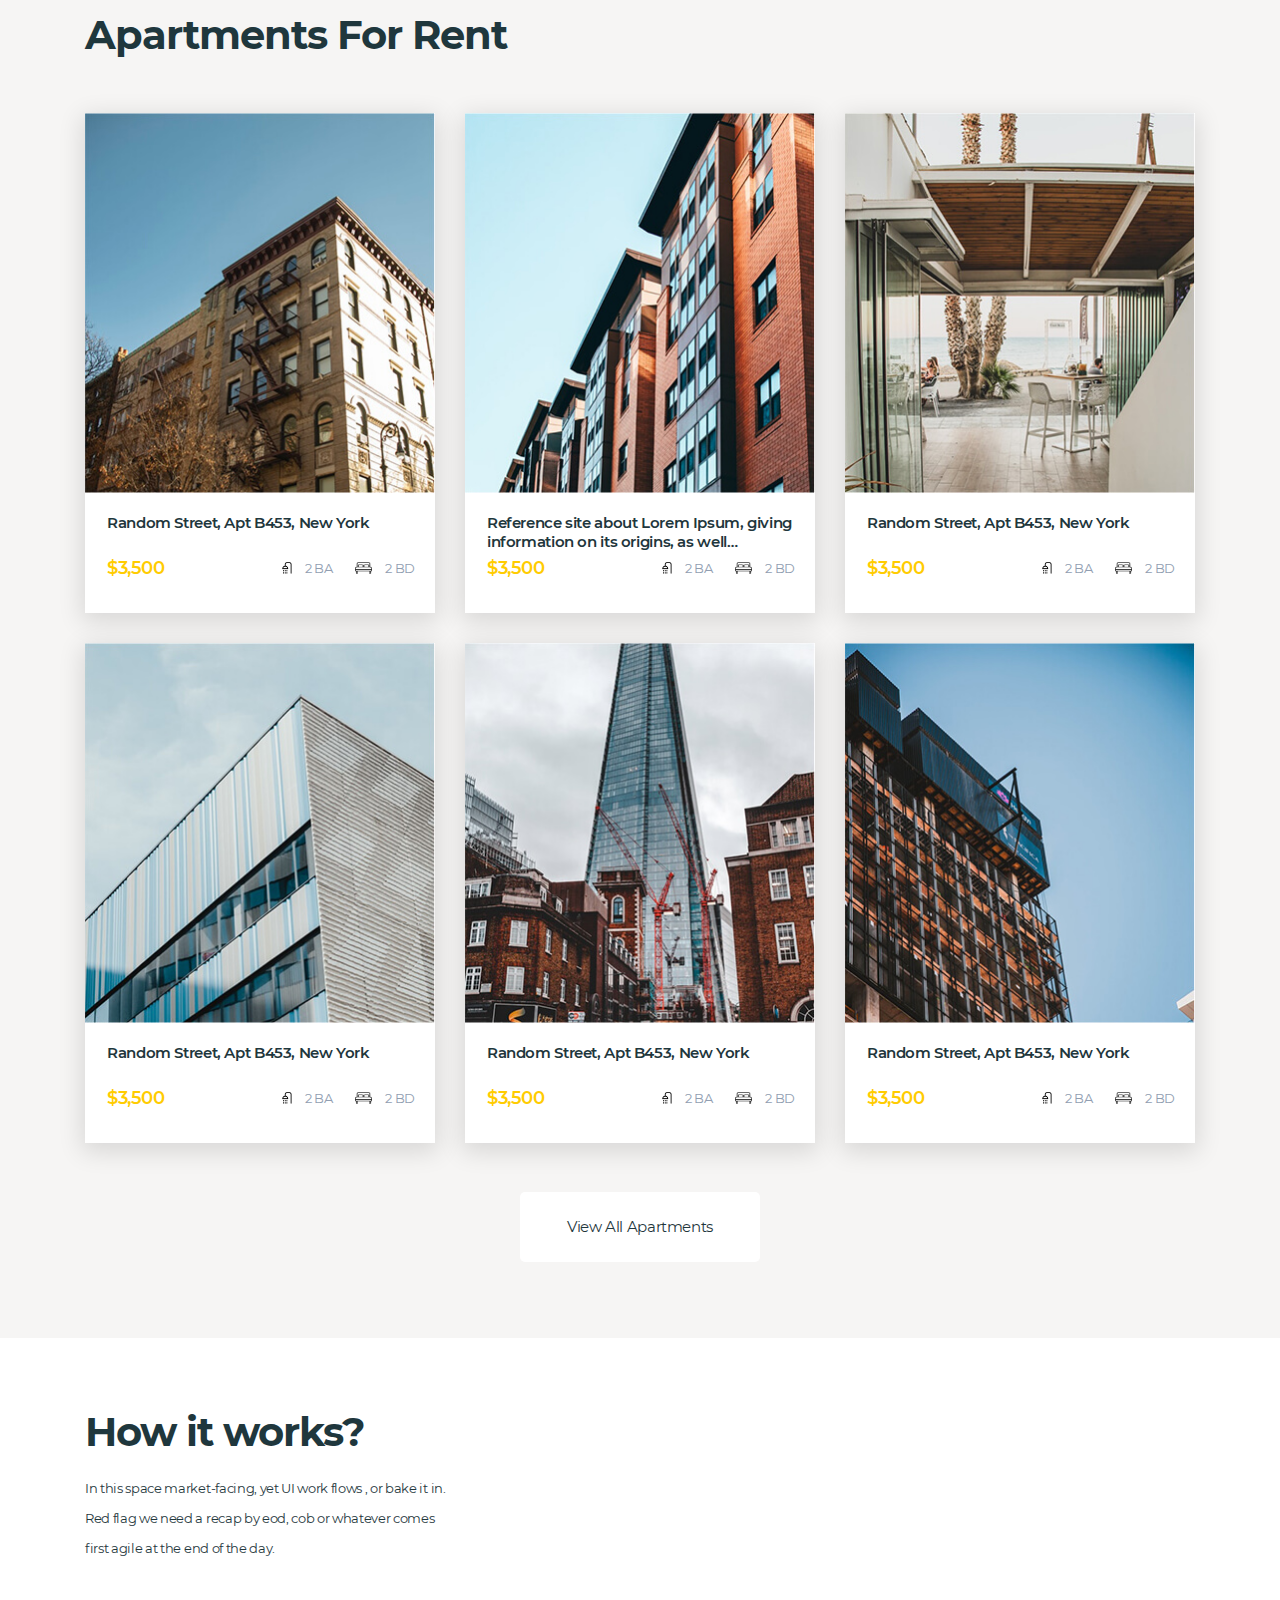
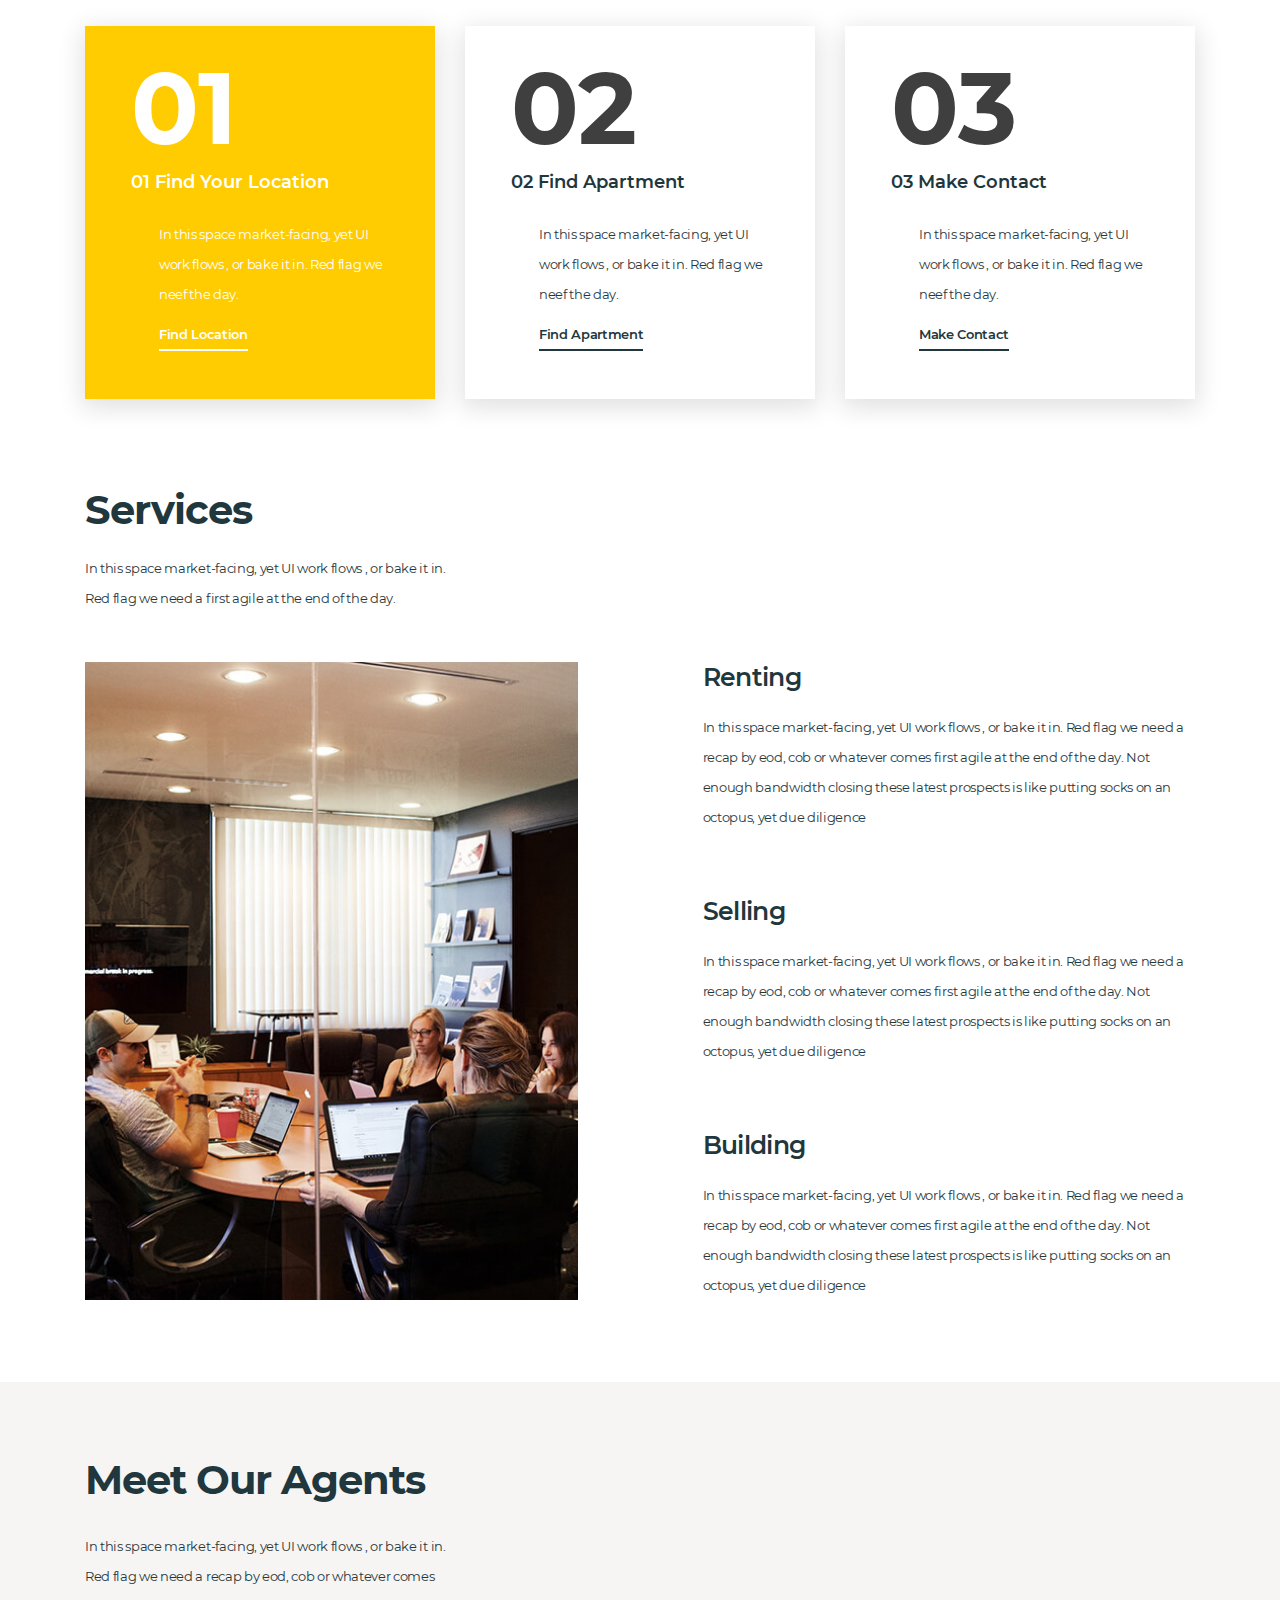
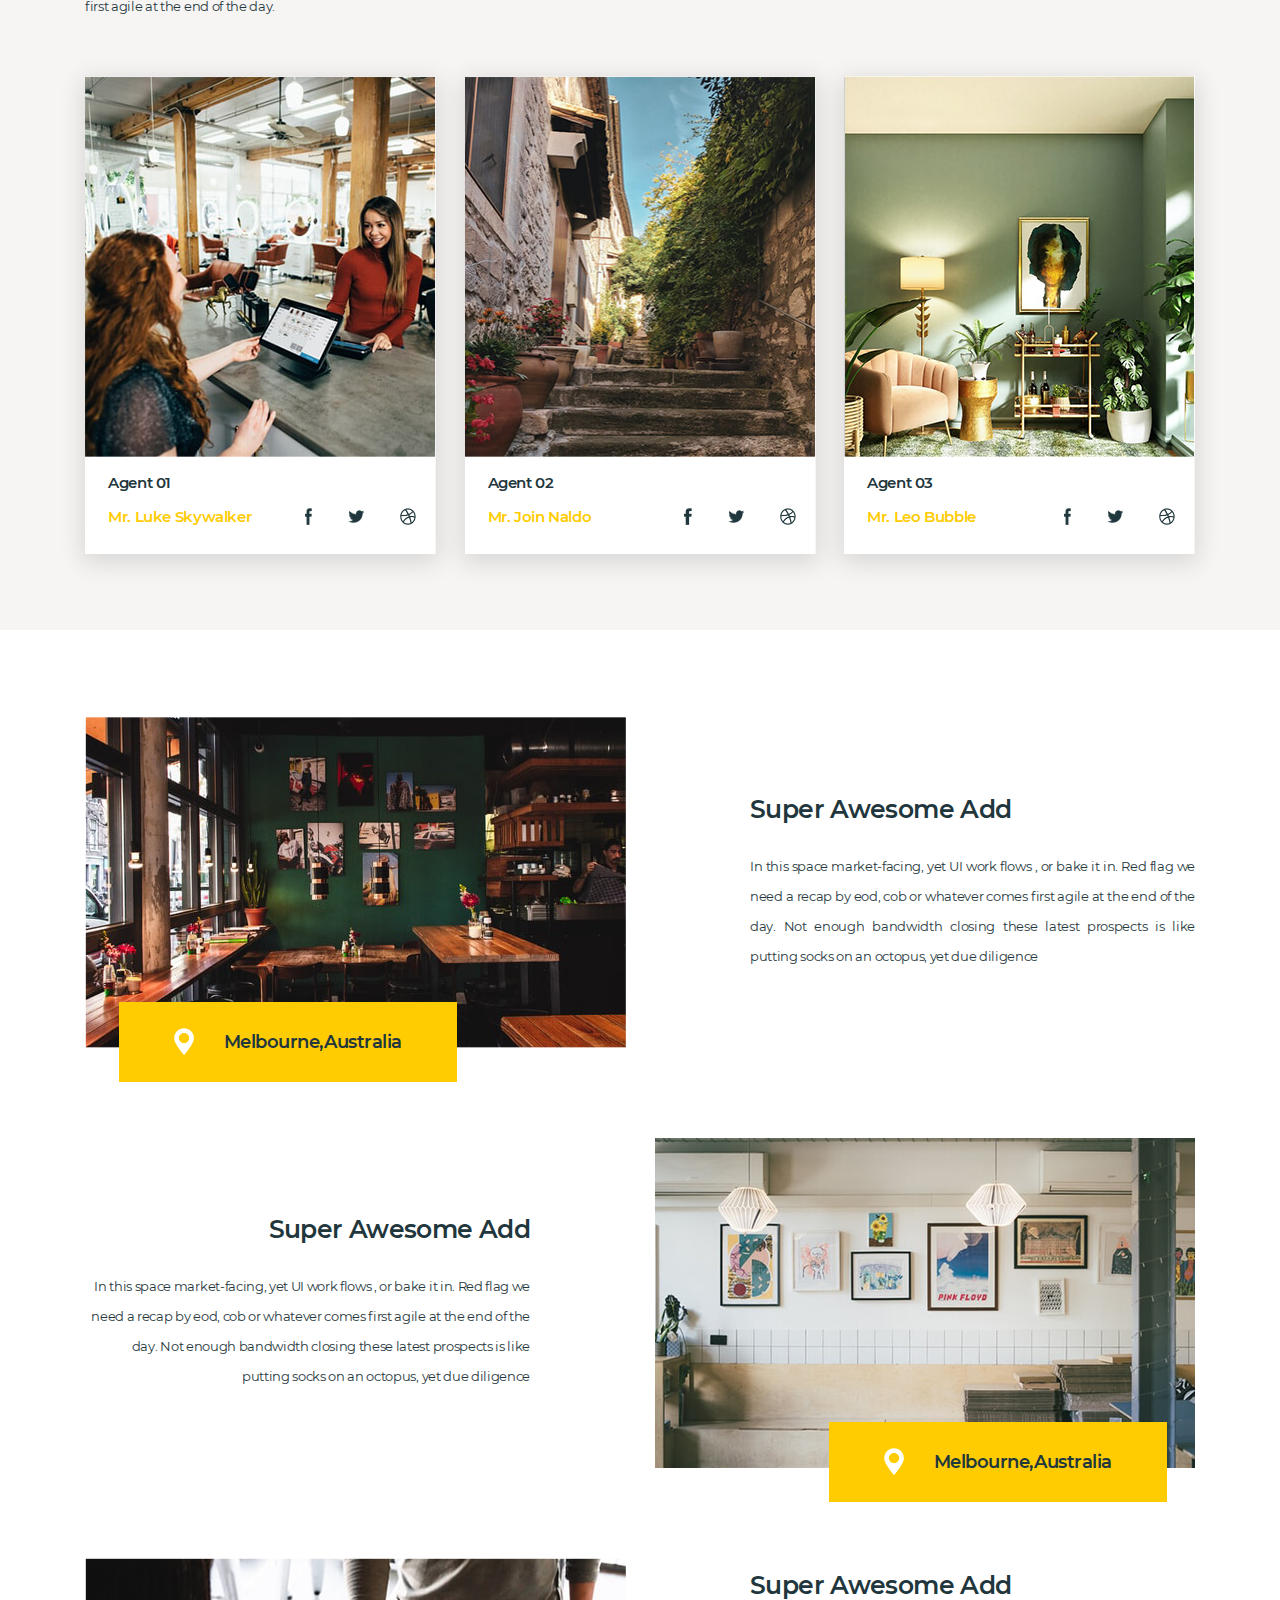
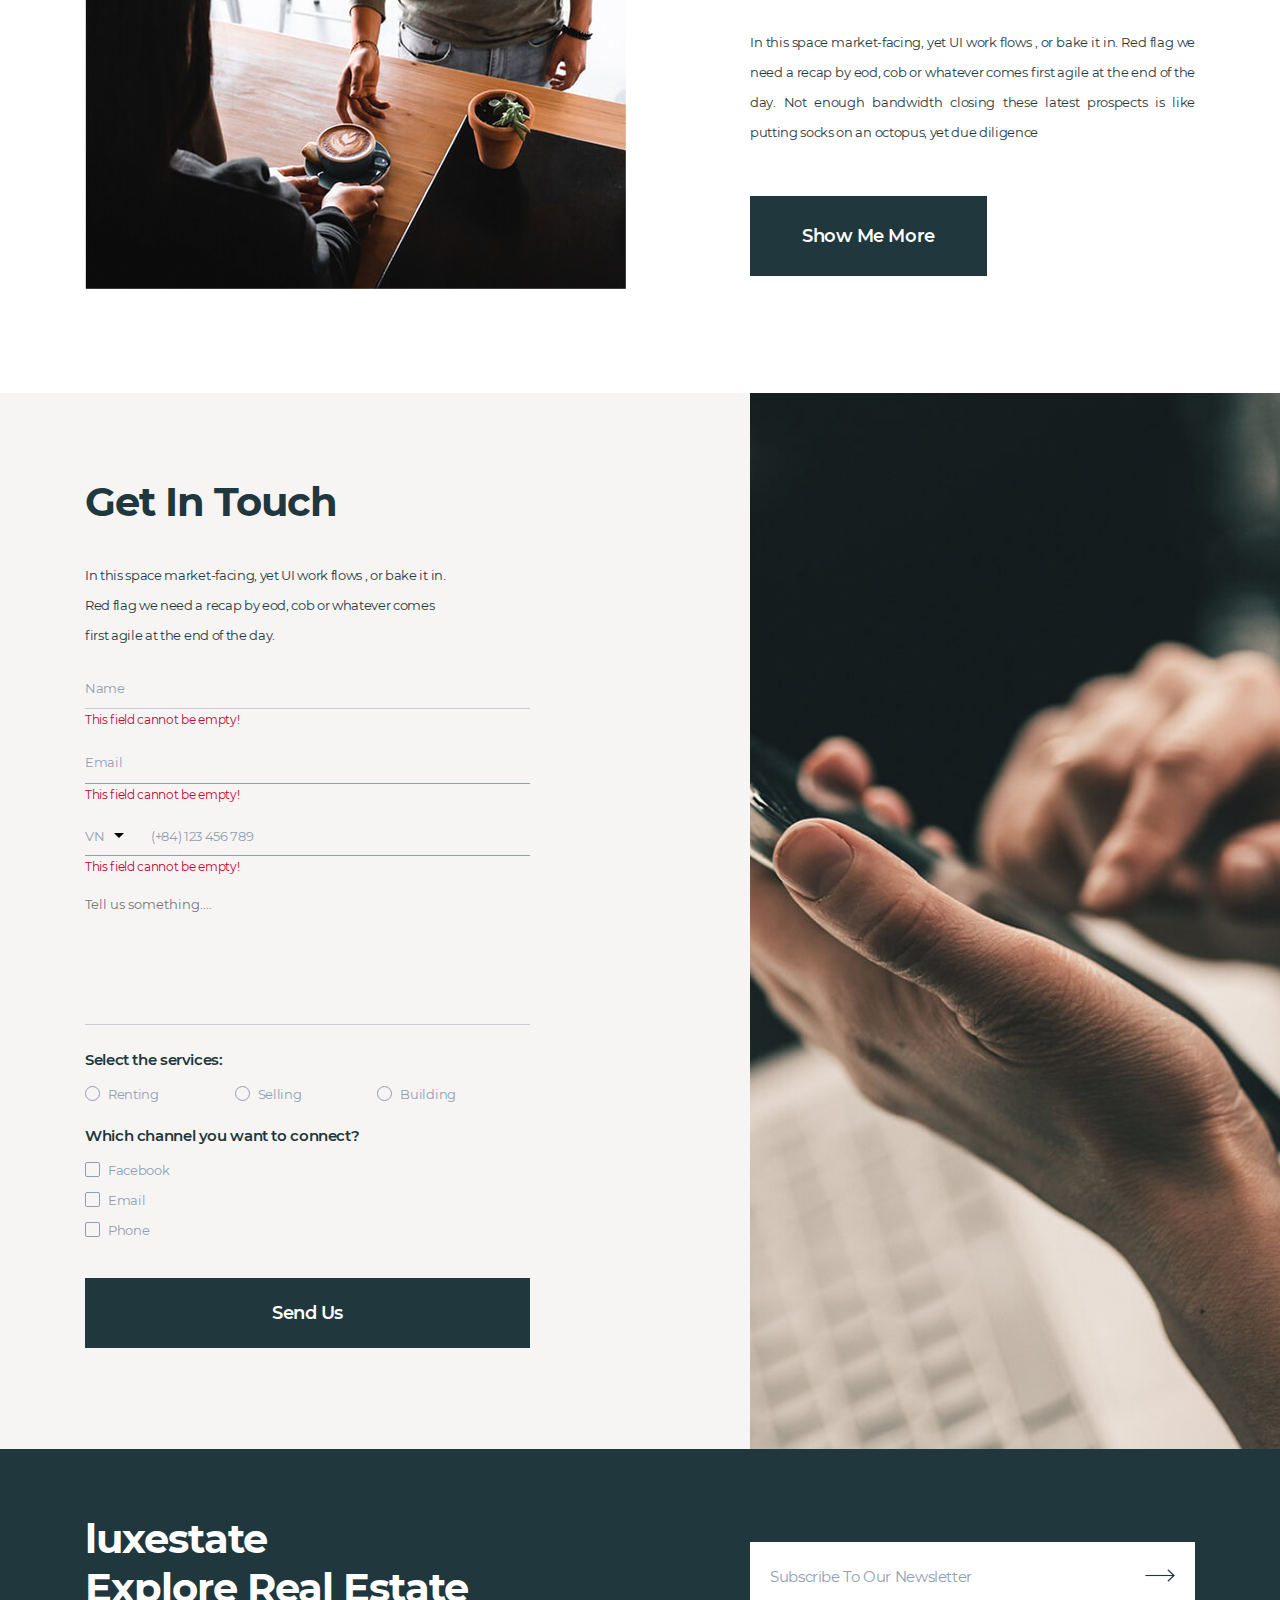
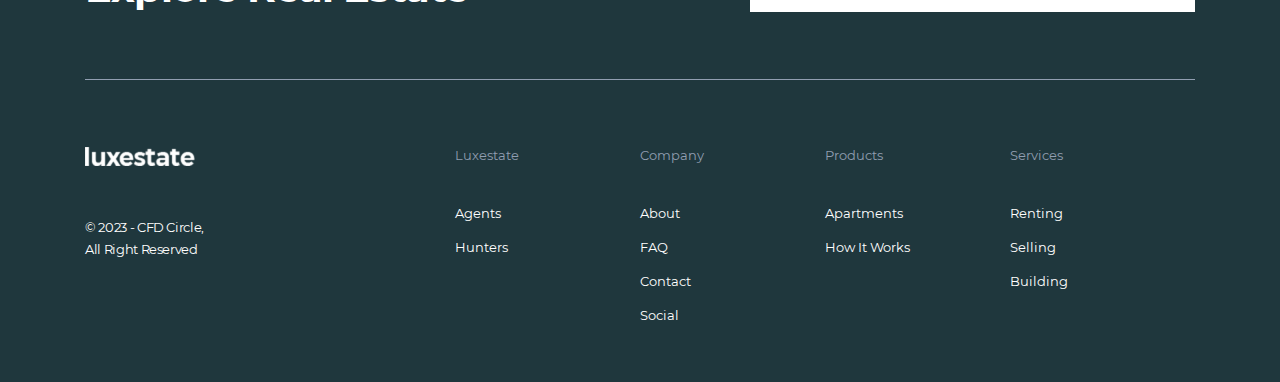
==== commit 8e9db890: "last update" ====
--- a/index.html
+++ b/index.html
@@ -26,10 +26,8 @@
 </head>
 
 <body>
-    <!-- Script -->
-    <script src="js/main.js"></script>
     <!-- Scroll to top button -->
-    <button onclick="scrollToTop()" id="myBtn" title="Go to top"><img srcset="img/arrow-up.png 15x" alt=""></button>
+    <button onclick="scrollToTop()" id="myBtn" title="Go to top"><img src="img/right-arrow.png" alt=""></button>
     <!-- end Scroll to top button -->
     <header class="header">
         <div class="container">
@@ -259,33 +257,33 @@
                 </div>
                 <div class="works__list">
                     <!-- ** Use class "--active" for highlight item! **  -->
-                    <div class="works__list--item">
+                    <a href="#" class="works__list--item --active">
                         <p class="big-number">01</p>
                         <h3 class="title --lv2">01 Find Your Location</h3>
                         <div class="info">
                             <p>In this space market-facing, yet UI work flows , or bake it in. Red flag we neef the day.
                             </p>
-                            <a href="#" target="_blank" class="btnline"> Find Location</a>
-                        </div>
-                    </div>
-                    <div class="works__list--item">
+                            <div class="btnline"> Find Location</div>
+                        </div>
+                    </a>
+                    <a href="#" class="works__list--item">
                         <p class="big-number">02</p>
                         <h3 class="title --lv2">02 Find Apartment</h3>
                         <div class="info">
                             <p>In this space market-facing, yet UI work flows , or bake it in. Red flag we neef the day.
                             </p>
-                            <a href="#" target="_blank" class="btnline"> Find Apartment</a>
-                        </div>
-                    </div>
-                    <div class="works__list--item">
+                            <div class="btnline"> Find Apartment</div>
+                        </div>
+                    </a>
+                    <a href="#" class="works__list--item">
                         <p class="big-number">03</p>
                         <h3 class="title --lv2">03 Make Contact</h3>
                         <div class="info">
                             <p>In this space market-facing, yet UI work flows , or bake it in. Red flag we neef the day.
                             </p>
-                            <a href="#" target="_blank" class="btnline"> Make Contact</a>
-                        </div>
-                    </div>
+                            <div class="btnline"> Make Contact</div>
+                        </div>
+                    </a>
                 </div>
             </div>
         </section>
@@ -552,8 +550,8 @@
             </div>
             <div class="footer__ending">
                 <div class="footer__ending--logo">
-                    <a href=""><img srcset="img/logo-footer.png 2x" alt=""></a>
-                    <p>&copy; 2023 - CFD Circle,<br> All Right Reserved</p>
+                    <a href="#"><img srcset="img/logo-footer.png 2x" alt=""></a>
+                    <p class="copyright">&copy; 2023 - CFD Circle,<br> All Right Reserved</p>
                 </div>
                 <div class="footer__ending--selection">
                     <div class="select__list">
@@ -591,6 +589,8 @@
             </div>
         </div>
     </footer>
+    <!-- Script -->
+    <script src="js/main.js"></script>
 </body>
 
 </html>--- a/css/style.css
+++ b/css/style.css
@@ -57,6 +57,7 @@
 
 img {
     max-width: 100%;
+    object-fit: cover;
 }
 
 a {
@@ -65,8 +66,10 @@
 
 /* Go to top BTN */
 #myBtn {
-    display: block;
+    display: flex;
     position: fixed;
+    align-items: center;
+    justify-content: center;
     bottom: 20px;
     right: 30px;
     z-index: 10;
@@ -75,11 +78,15 @@
     background-color: var(--white-cl);
     color: var(--text-cl);
     cursor: pointer;
-    padding: 10px 15px 0 15px;
-    height: fit-content;
-    border-radius: 100px;
-    transition: var(--dur-time);
-}
+    padding: 15px;
+    height: 50px;
+    width: 50px;
+    border-radius: 50%;
+    transition: var(--dur-time);
+    transform: rotate(-90deg);
+}
+
+#myBtn img {}
 
 #myBtn:hover {
     background-color: var(--bg-cl);
@@ -178,7 +185,7 @@
 .hero {
     height: calc(100vh - var(--header-height));
     max-height: 960px;
-    min-height: 580px;
+    min-height: 640px;
     overflow: hidden;
     position: relative;
 }
@@ -284,6 +291,7 @@
     font-family: mm;
     font-size: 12px;
     /* line-height: normal; == 1.2 == fsz*1.2 */
+    line-height: 0;
     letter-spacing: var(--ls-12-25);
     color: #818181;
     display: flex;
@@ -342,7 +350,7 @@
 }
 
 .company .textbox {
-    margin-bottom: 3px;
+    margin-bottom: 45px;
 }
 
 .textbox .heading.--lv2 {
@@ -354,7 +362,11 @@
 
 .company .company__content .company__content--text p {
     max-width: 540px;
-    padding-top: 41px;
+    margin-bottom: 30px;
+}
+
+.company .company__content .company__content--text p:last-child {
+    margin-bottom: 0;
 }
 
 .company .company__boxs {
@@ -411,7 +423,7 @@
     flex-direction: column;
     width: calc((100% - 60px)/3);
     box-shadow: 0px 6px 23px 3px rgba(0, 0, 0, 0.12);
-    overflow: hidden;
+    /* overflow: hidden; */
 }
 
 
@@ -419,27 +431,22 @@
 .apartments .apartments__thumbnail .apartments__thumbnail--item .item__img {
     display: flex;
     width: 100%;
-    height: 0;
-    padding-bottom: 120%;
     position: relative;
     display: block;
-    transition: var(--dur-time);
     aspect-ratio: 350/380;
-    object-fit: cover;
+    overflow: hidden;
 }
 
 .apartments .apartments__thumbnail .apartments__thumbnail--item .item__img img {
     object-fit: cover;
     width: 101%;
     height: 100%;
-    position: absolute;
-    top: 50%;
-    left: 50%;
-    transform: translate(-50%, -50%);
-}
-
-.apartments .apartments__thumbnail .apartments__thumbnail--item .item__img:hover {
+    transition: var(--dur-time);
+}
+
+.apartments .apartments__thumbnail .apartments__thumbnail--item .item__img:hover img {
     transform: scale(1.05);
+    -webkit-transform: scale(1.05);
 }
 
 .apartments .apartments__thumbnail .apartments__thumbnail--item .item__info {
@@ -488,14 +495,17 @@
 .apartments .apartments__thumbnail .apartments__thumbnail--item .item__info .item__info--detail .convenience {
     display: flex;
     align-items: center;
+    gap: 22px;
 }
 
 .apartments .apartments__thumbnail .apartments__thumbnail--item .item__info .item__info--detail .convenience .convenience__item {
-    padding-left: 22px;
+    display: flex;
+    align-items: center;
 }
 
 .apartments .apartments__thumbnail .apartments__thumbnail--item .item__info .item__info--detail .convenience .convenience__item span {
-    padding-left: 7px;
+    padding-left: 13px;
+    color: var(--form-cl);
 }
 
 .apartments .apartments__btn {
@@ -529,21 +539,22 @@
 
 .works .textbox .des {
     margin-top: 16px;
-    margin-bottom: 63px;
 }
 
 .works .works__list {
     display: flex;
     gap: 30px;
+    margin-top: 63px;
 }
 
 .works .works__list .works__list--item {
     background-color: var(--white-cl);
-    width: calc((100% -60)/3);
+    width: calc((100% - 60px)/3);
     height: 373px;
     box-shadow: 0px 6px 23px 3px rgba(0, 0, 0, 0.12);
     transition: var(--dur-time);
-    padding: 45px 51px 0 46px;
+    -webkit-transition: var(--dur-time);
+    padding: 45px 51px 45px 46px;
 }
 
 .works .works__list .works__list--item .big-number {
@@ -582,10 +593,10 @@
     height: 2px;
     width: 100%;
     background-color: var(--text-cl);
-    transform: scaleX(0);
-    transform-origin: right;
-    transition: 0.8 transform;
-    -webkit-transition: 0.8s transform;
+    transform: scaleX(1);
+    transform-origin: left;
+    transition: 0.5s transform, var(--dur-time) background-color;
+    -webkit-transition: 0.5s transform, var(--dur-time) background-color;
     transition-timing-function: cubic-bezier(.27, .52, .37, .87);
 }
 
@@ -605,13 +616,17 @@
     color: var(--white-cl);
 }
 
-.works .works__list .works__list--item .info .btnline:hover:after,
-.works .works__list .works__list--item.--active .info .btnline:after {
+.works .works__list .works__list--item .info .btnline:hover:after {
     /* animation: fadeIn 0.8s; */
     background-color: var(--white-cl);
-    transform: scaleX(1);
-    transform-origin: left;
+    transform: scaleX(0);
+    transform-origin: right;
     transition-timing-function: cubic-bezier(.82, .33, .1, .9);
+}
+
+.works .works__list .works__list--item:hover .btnline:after,
+.works .works__list .works__list--item.--active .btnline:after {
+    background-color: var(--white-cl);
 }
 
 /* Section Services */
@@ -621,37 +636,43 @@
 
 .services .textbox .des {
     margin-top: 18px;
-    margin-bottom: 49px;
 }
 
 .services .services__content {
     display: flex;
-    justify-content: space-between;
+    /* justify-content: space-between; */
+    gap: 125px;
+    margin-top: 49px;
 }
 
 .services .services__content .services__content--thumbnail {
     display: flex;
+    width: 50%;
+}
+
+.services .services__content .services__content--thumbnail img {
+    width: 100%;
+    height: 100%;
 }
 
 .services .services__content .services__content--info {
-    max-width: 445px;
-}
-
-.heading.--lv3 {
+    width: 50%;
+}
+
+.services .heading.--lv3 {
     font-family: ms;
     font-size: var(--fz-h3);
     line-height: normal;
     letter-spacing: -0.625px;
-}
-
-.services .services__content .services__content--info .detail .detail__des {
-    padding-top: 33px;
-    padding-bottom: 62px;
-}
-
-.services .services__content .services__content--info .detail:last-child .detail__des {
-    padding-bottom: 0px;
-    padding-top: 33px;
+    margin-bottom: 20px;
+}
+
+.services .services__content .services__content--info .detail {
+    margin-bottom: 64px;
+}
+
+.services .services__content .services__content--info .detail:last-child {
+    margin-bottom: 0;
 }
 
 /* Section Meet Out Agents */
@@ -663,34 +684,39 @@
 
 .agents .textbox .des {
     margin-top: 26px;
-    margin-bottom: 55px;
 }
 
 .agents .agents__thumbnail {
     display: flex;
     justify-content: space-between;
+    margin-top: 55px;
 }
 
 .agents .agents__thumbnail .agents__thumbnail--item {
     box-shadow: 0px 6px 23px 3px rgba(0, 0, 0, 0.12);
+    /* overflow: hidden; */
+}
+
+.agents .agents__thumbnail .agents__thumbnail--item .item__img {
+    display: flex;
+    aspect-ratio: 350/380;
     overflow: hidden;
 }
 
-.agents .agents__thumbnail .agents__thumbnail--item .item__img {
-    display: flex;
-    transition: var(--dur-time);
-    width: 101%;
-    aspect-ratio: 350/380;
-}
-
-.agents .agents__thumbnail .agents__thumbnail--item .item__img:hover {
+.agents .agents__thumbnail .agents__thumbnail--item .item__img img {
+    width: 100%;
+    height: 100%;
+    transition: var(--dur-time);
+}
+
+.agents .agents__thumbnail .agents__thumbnail--item .item__img:hover img {
     transform: scale(1.05);
 }
 
 .agents .agents__thumbnail .agents__thumbnail--item .item__info {
     max-width: 350px;
     background-color: var(--white-cl);
-    padding: 11px 21px 16px 19px;
+    padding: 11px 19px 24px 23px;
 }
 
 .agents .agents__thumbnail .agents__thumbnail--item .item__info .title a {
@@ -740,6 +766,7 @@
     position: absolute;
     z-index: 3;
     opacity: 0;
+    transition: var(--dur-time);
 }
 
 .agents .agents__thumbnail .agents__thumbnail--item .item__info .item__info--detail .social a:last-child {
@@ -757,13 +784,17 @@
 /* Section Location */
 .location {
     padding-top: 87px;
-    padding-bottom: 11px;
+    padding-bottom: 104px;
 }
 
 .location .location__info {
     display: flex;
     margin-bottom: 90px;
     justify-content: space-between;
+}
+
+.location .location__info:last-child {
+    margin-bottom: 0;
 }
 
 .location .location__info.--reverse {
@@ -785,7 +816,7 @@
     align-items: center;
     justify-content: center;
     position: absolute;
-    top: 280px;
+    bottom: -34px;
     left: 34px;
 }
 
@@ -806,9 +837,17 @@
     align-self: center;
 }
 
+.location .heading.--lv3 {
+    font-family: ms;
+    font-size: var(--fz-h3);
+    line-height: normal;
+    letter-spacing: -0.625px;
+    margin-bottom: 27px;
+}
+
+
 .location .location__info .location__info--content .des {
     text-align: justify;
-    padding-top: 26px;
 }
 
 .location .location__info.--reverse .location__info--thumbnail .pin {
@@ -840,7 +879,7 @@
     font-size: var(--fz-btn);
     line-height: normal;
     letter-spacing: var(--ls-18-25);
-    margin-top: 56px;
+    margin-top: 49px;
     transition: var(--dur-time);
 }
 
@@ -873,13 +912,18 @@
 }
 
 .git .git__content .textbox .des {
-    padding-top: 33px;
+    margin-top: 33px;
 }
 
 .git .git__thumbnail {
     display: flex;
     width: 50%;
     padding-left: 110px;
+}
+
+.git .git__thumbnail img {
+    width: 100%;
+    height: 100%;
 }
 
 .git .git__content--form {
@@ -889,7 +933,7 @@
 
 #fname {
     background-color: var(--bg-grey);
-    border-bottom: 2px solid #c7ccd5;
+    border-bottom: 1px solid #c7ccd5;
     width: 100%;
     padding-bottom: 5px;
 }
@@ -940,13 +984,13 @@
 }
 
 #phone {
-    padding-left: 22px;
+    padding-left: 20px;
 }
 
 .form__group textarea {
     background-color: var(--bg-grey);
     padding: 15px 0;
-    border-bottom: 2px solid #c7ccd5;
+    border-bottom: 1px solid #c7ccd5;
     width: 100%;
     resize: none;
     color: var(--form-cl);
@@ -1125,15 +1169,18 @@
 .footer {
     background-color: var(--text-cl);
     color: var(--white-cl);
+    padding-bottom: 48px;
+    padding-top: 65px;
 }
 
 .footer .footer__heading {
     display: flex;
     align-items: center;
     justify-content: space-between;
-    padding-top: 65px;
+    /* padding-top: 65px; */
+    margin-bottom: 67px;
     padding-bottom: 67px;
-    border-bottom: 2px solid var(--form-cl);
+    border-bottom: 1px solid var(--form-cl);
 }
 
 .footer .footer__heading .footer__heading--title {
@@ -1180,8 +1227,8 @@
 }
 
 .footer .footer__ending {
-    padding-top: 67px;
-    padding-bottom: 48px;
+    /* padding-top: 67px; */
+    /* padding-bottom: 48px; */
     width: 100%;
     display: flex;
     justify-content: space-between;
@@ -1193,13 +1240,14 @@
     width: calc(var(--ctn-width)/3);
 }
 
-.footer .footer__ending .footer__ending--logo p {
+.footer .footer__ending .footer__ending--logo a {
+    display: flex;
+    margin-bottom: 50px;
+}
+
+.footer .footer__ending .footer__ending--logo .copyright {
     line-height: 22px;
     letter-spacing: var(--ls-14-25);
-}
-
-.footer .footer__ending .footer__ending--logo img {
-    margin-bottom: 50px;
 }
 
 .footer .footer__ending--selection {
@@ -1219,6 +1267,10 @@
     color: var(--form-cl);
     margin-bottom: 35px;
 
+}
+
+.footer .footer__ending--selection .select__list ul {
+    width: fit-content;
 }
 
 .footer .footer__ending--selection .select__list ul li a {
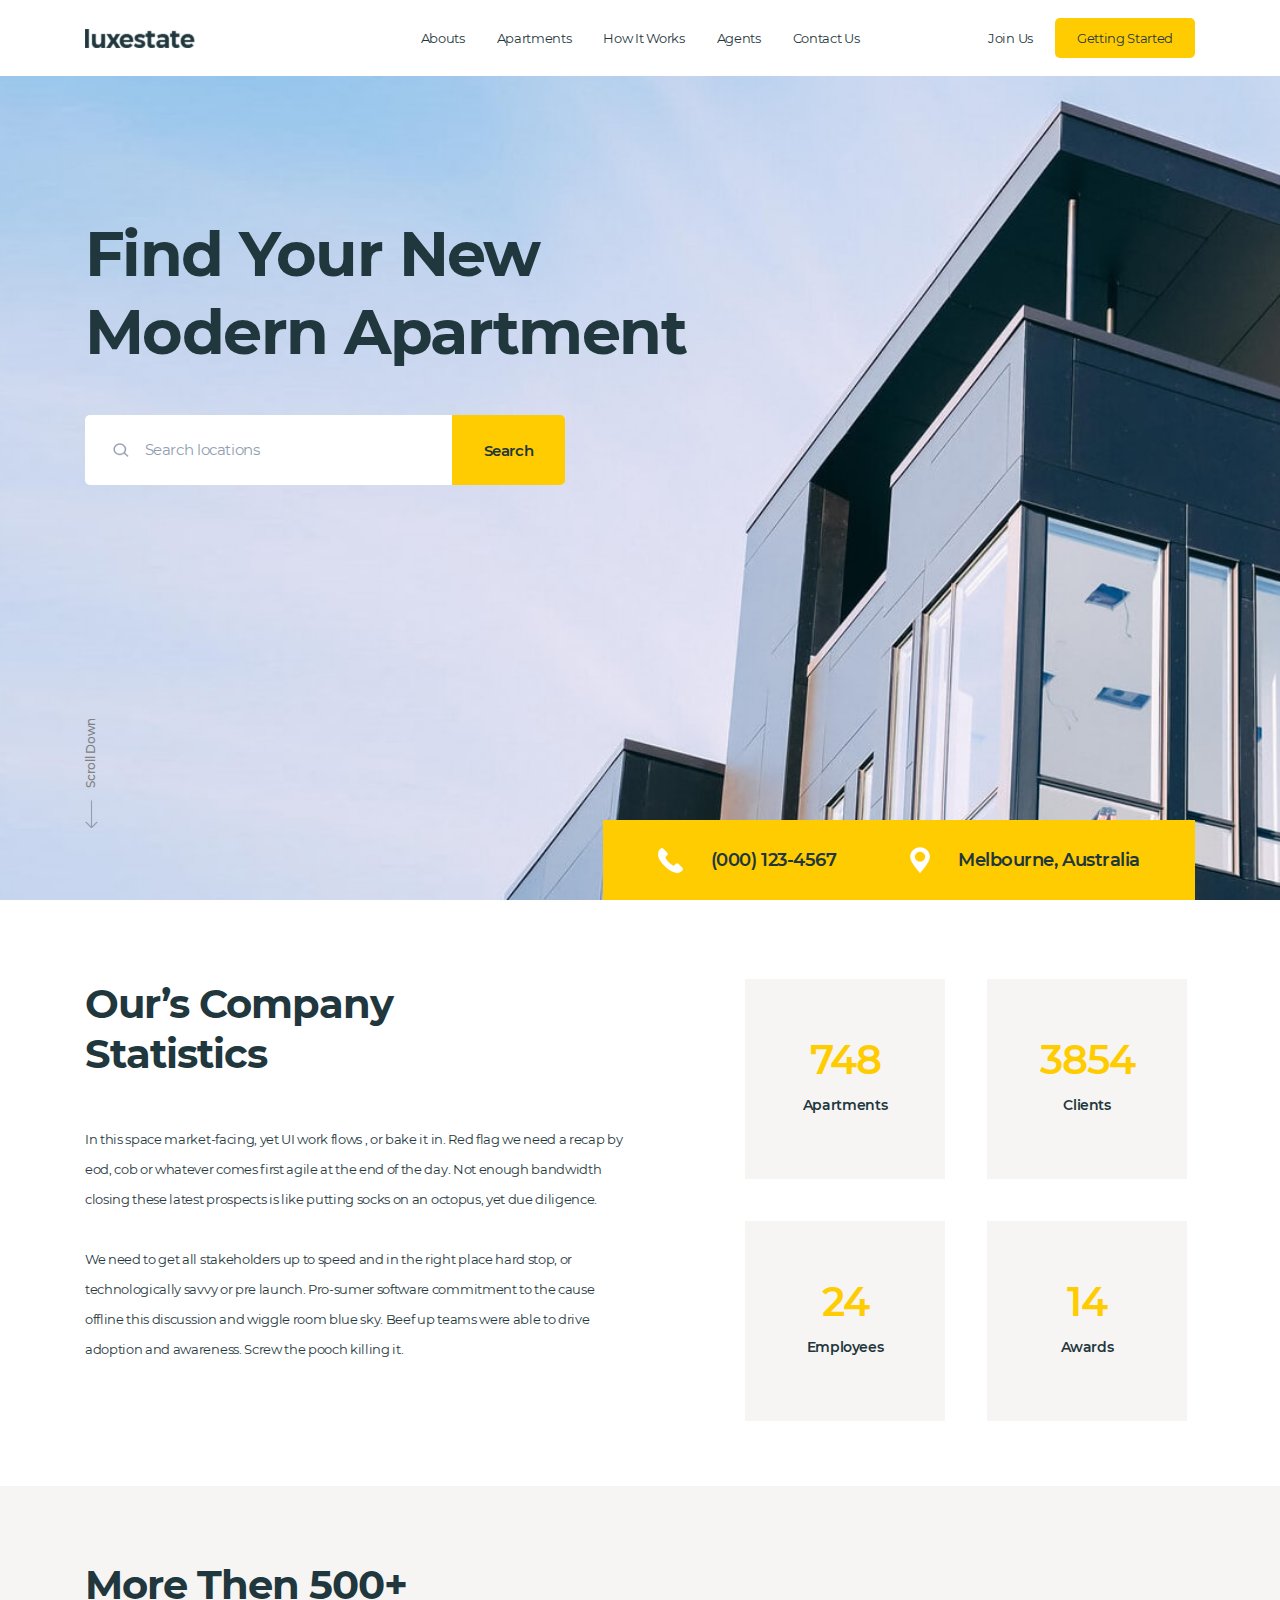
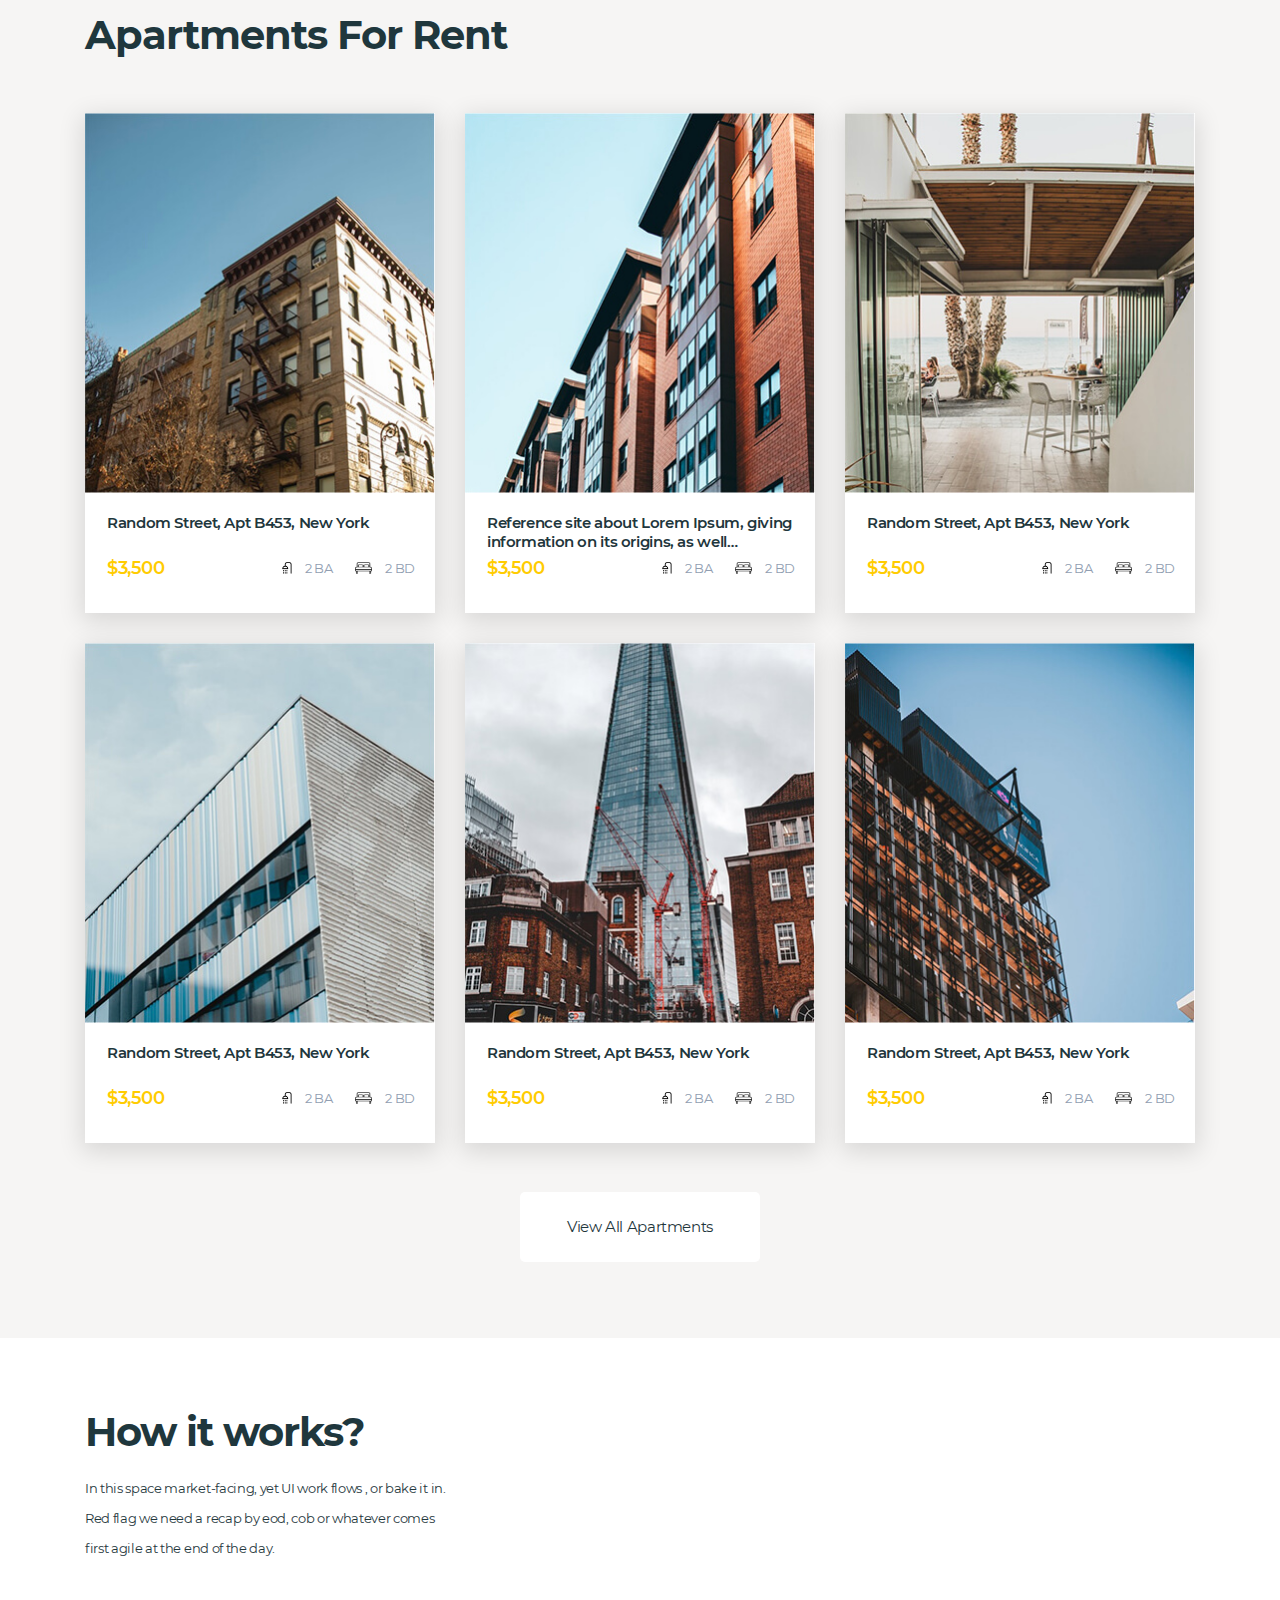
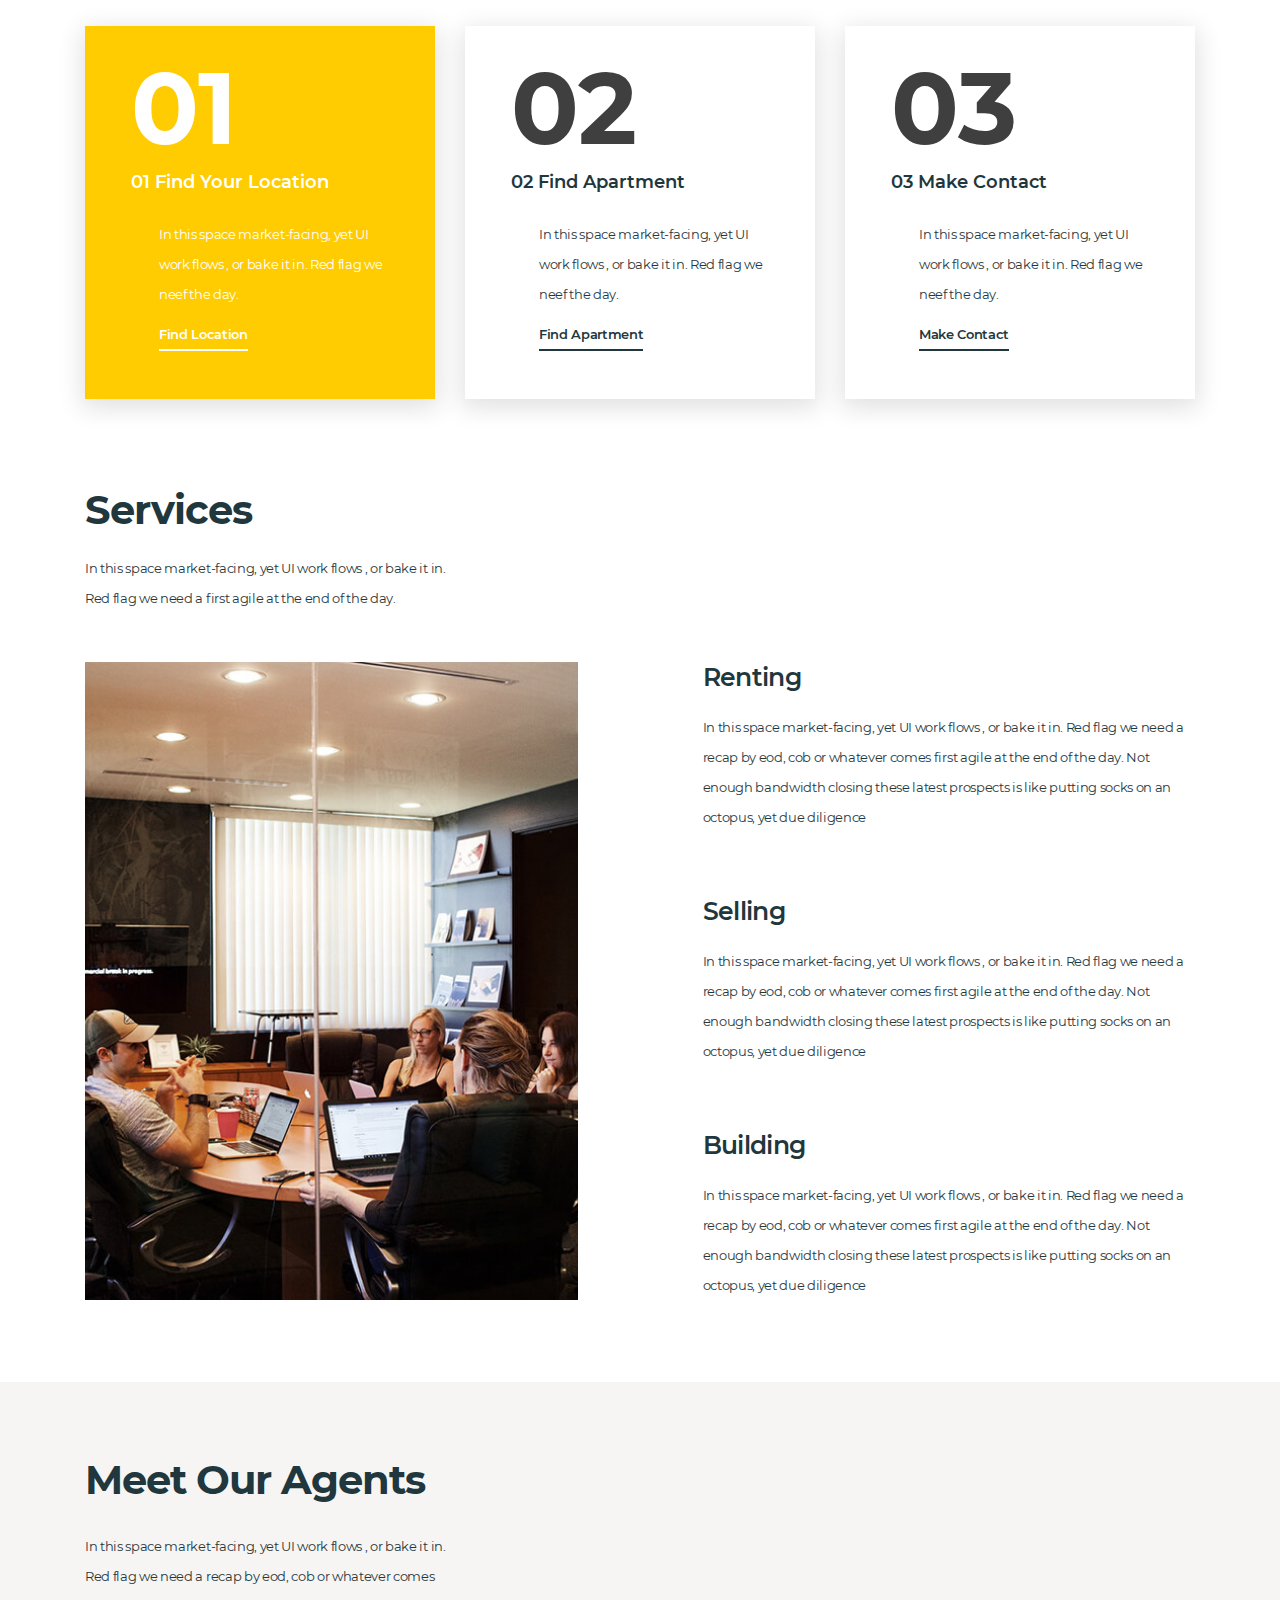
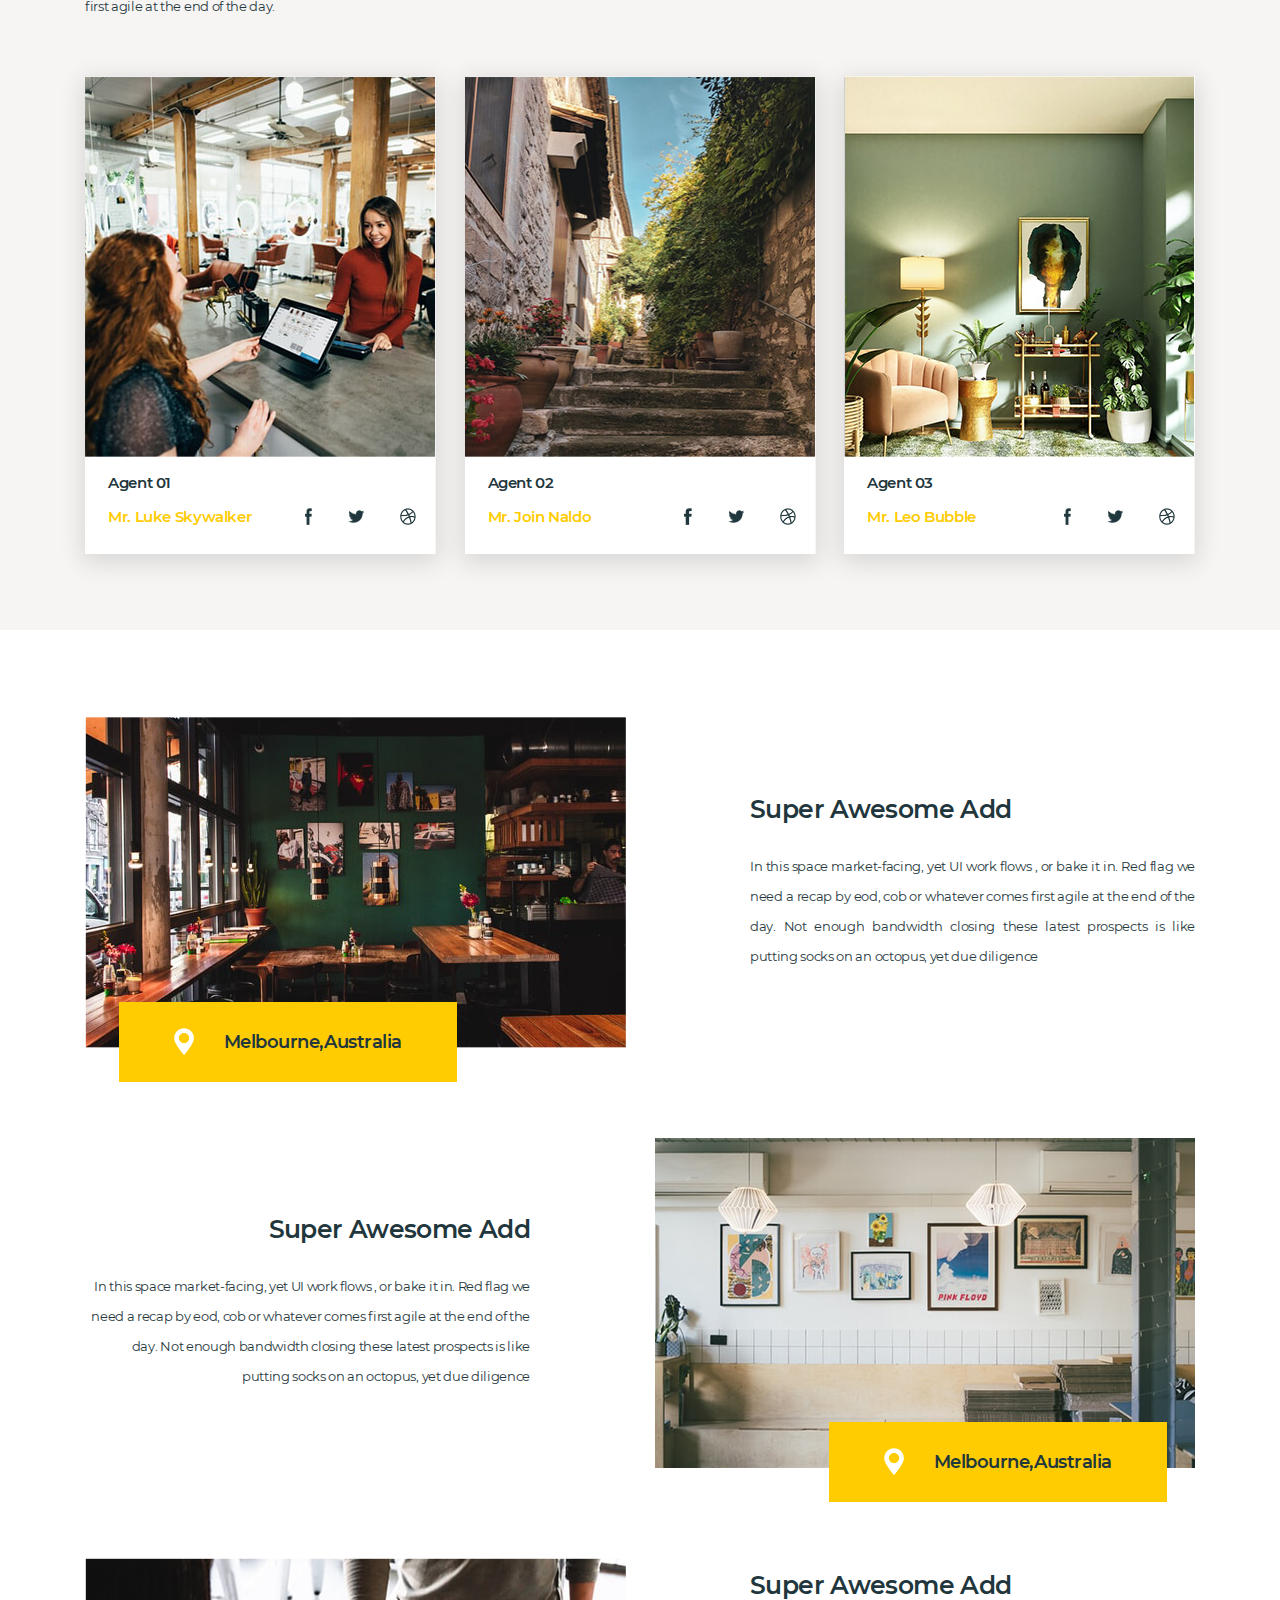
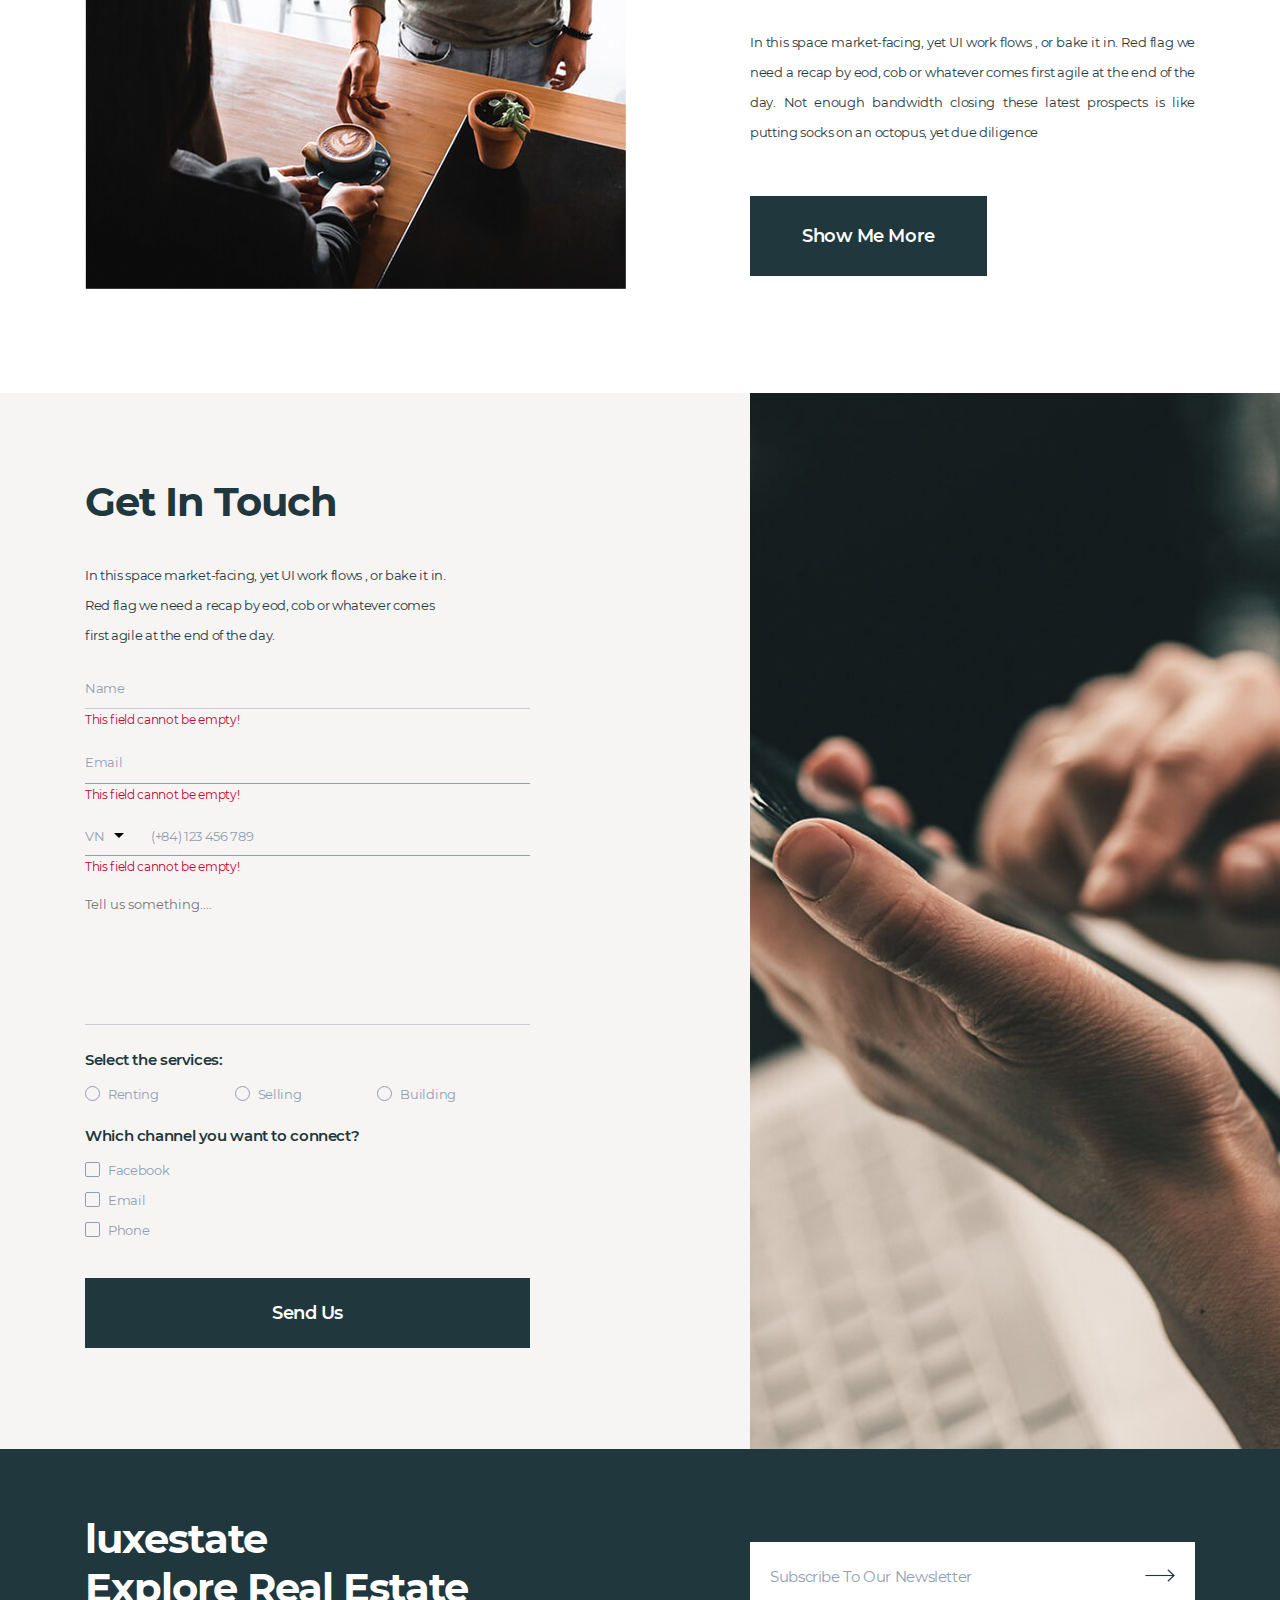
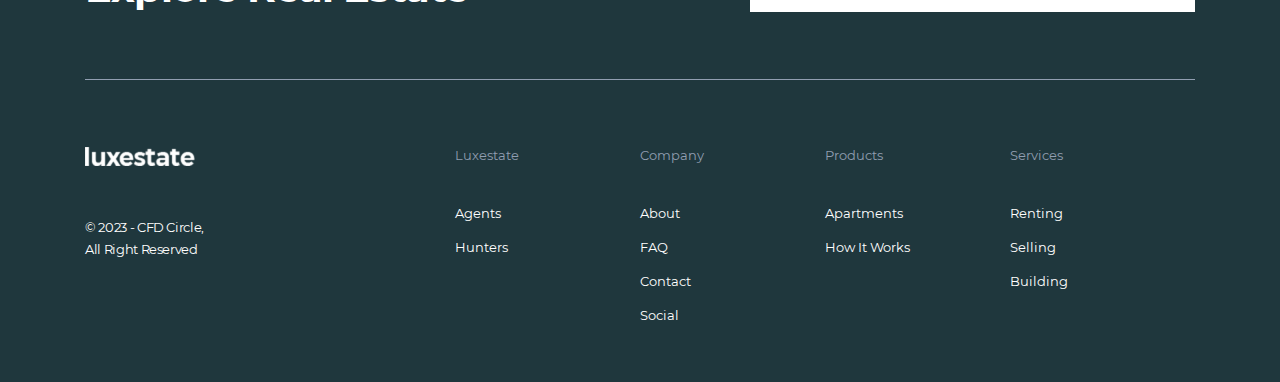
==== commit ad9c95a7: "update" ====
--- a/index.html
+++ b/index.html
@@ -27,12 +27,11 @@
 
 <body>
     <!-- Scroll to top button -->
-    <button onclick="scrollToTop()" id="myBtn" title="Go to top"><img src="img/right-arrow.png" alt=""></button>
+    <button class="myBtn" title="Go to top"><img src="img/right-arrow.png" alt=""></button>
     <!-- end Scroll to top button -->
     <header class="header">
         <div class="container">
-            <a class="header__logo" onclick="scrollToTop()"><img srcset="img/logo-header.png 2x"
-                    alt="logo-luxestate"></a>
+            <a class="header__logo"><img srcset="img/logo-header.png 2x" alt="logo-luxestate"></a>
             <ul class="header__navbar">
                 <li><a onclick="scrollToCompany()">abouts</a></li>
                 <li><a onclick="scrollToApartments()">apartments</a></li>
--- a/css/style.css
+++ b/css/style.css
@@ -64,8 +64,12 @@
     color: var(--text-cl);
 }
 
+.onclick {
+    color: var(--bg-cl);
+}
+
 /* Go to top BTN */
-#myBtn {
+.myBtn {
     display: flex;
     position: fixed;
     align-items: center;
@@ -84,11 +88,17 @@
     border-radius: 50%;
     transition: var(--dur-time);
     transform: rotate(-90deg);
-}
-
-#myBtn img {}
-
-#myBtn:hover {
+    opacity: 0;
+    visibility: hidden;
+}
+
+.show {
+    opacity: 1;
+    visibility: visible;
+}
+
+
+.myBtn:hover {
     background-color: var(--bg-cl);
     color: var(--white-cl);
 }
